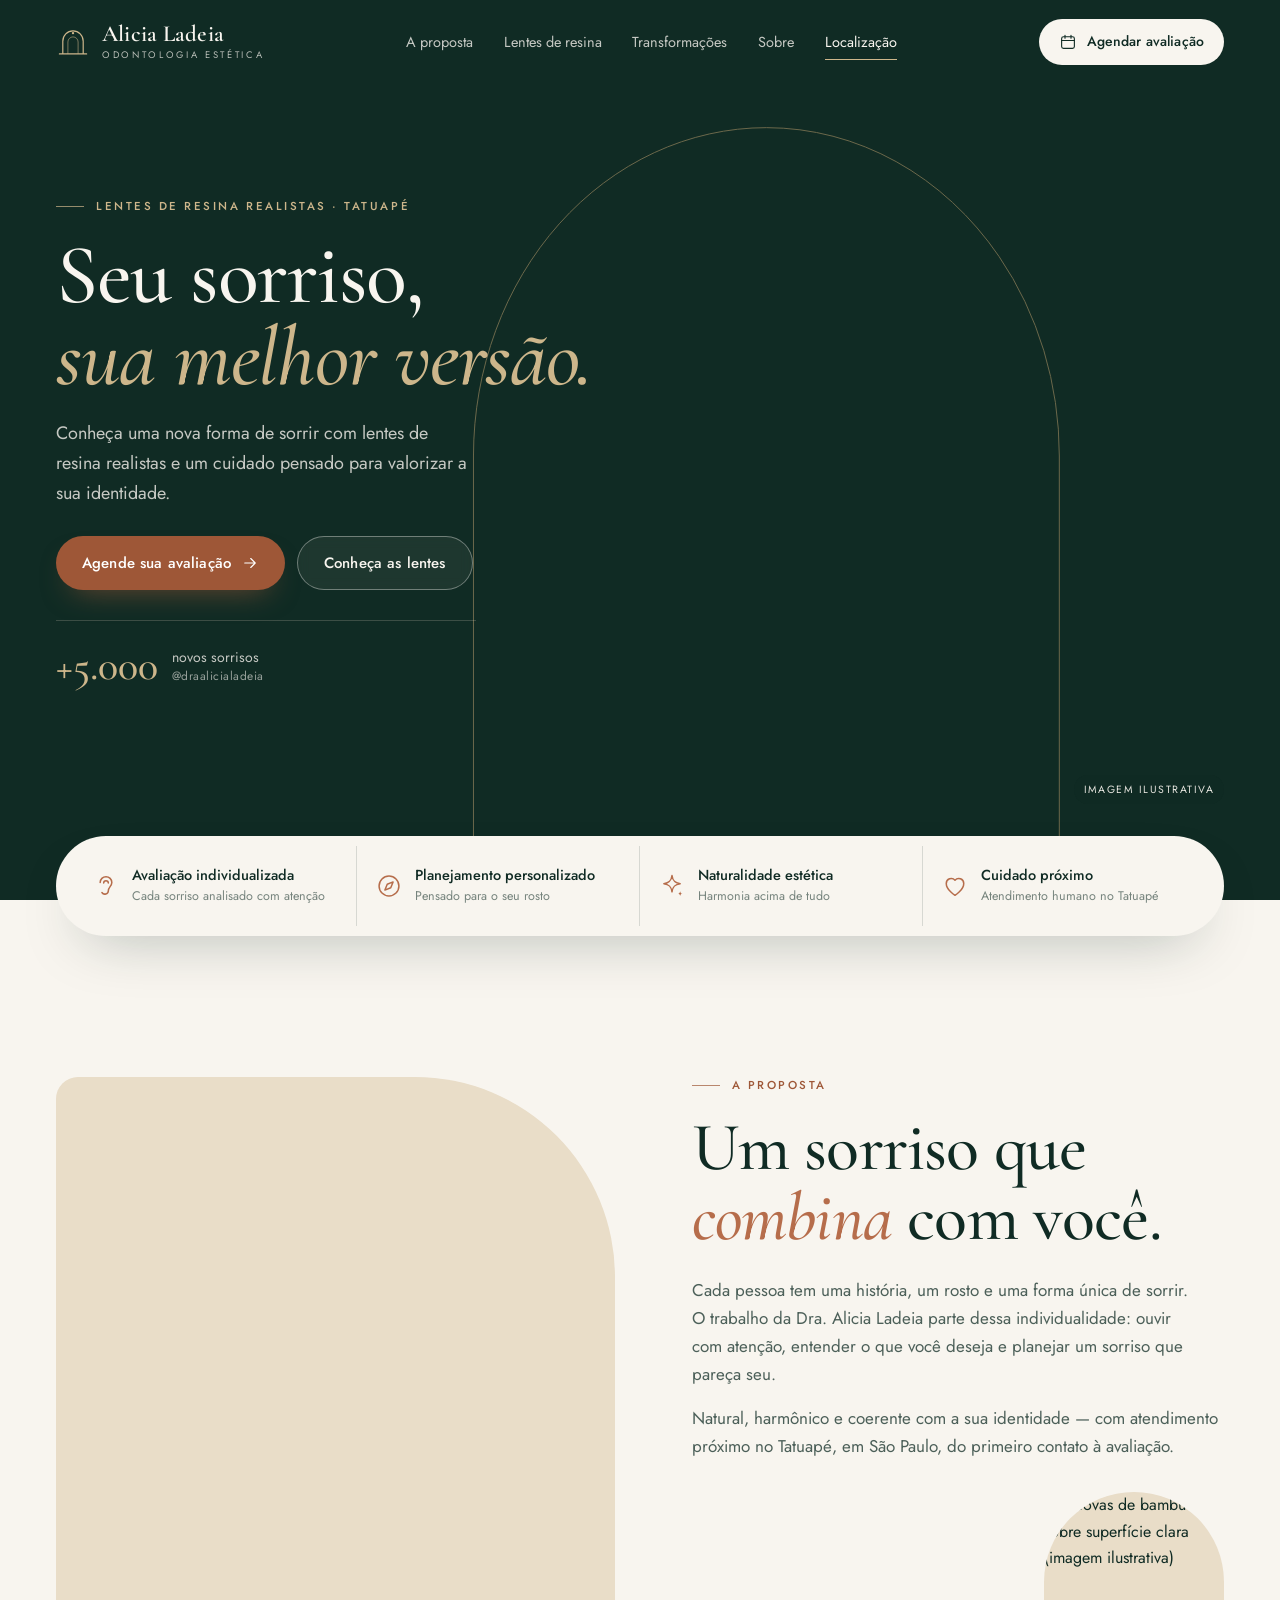
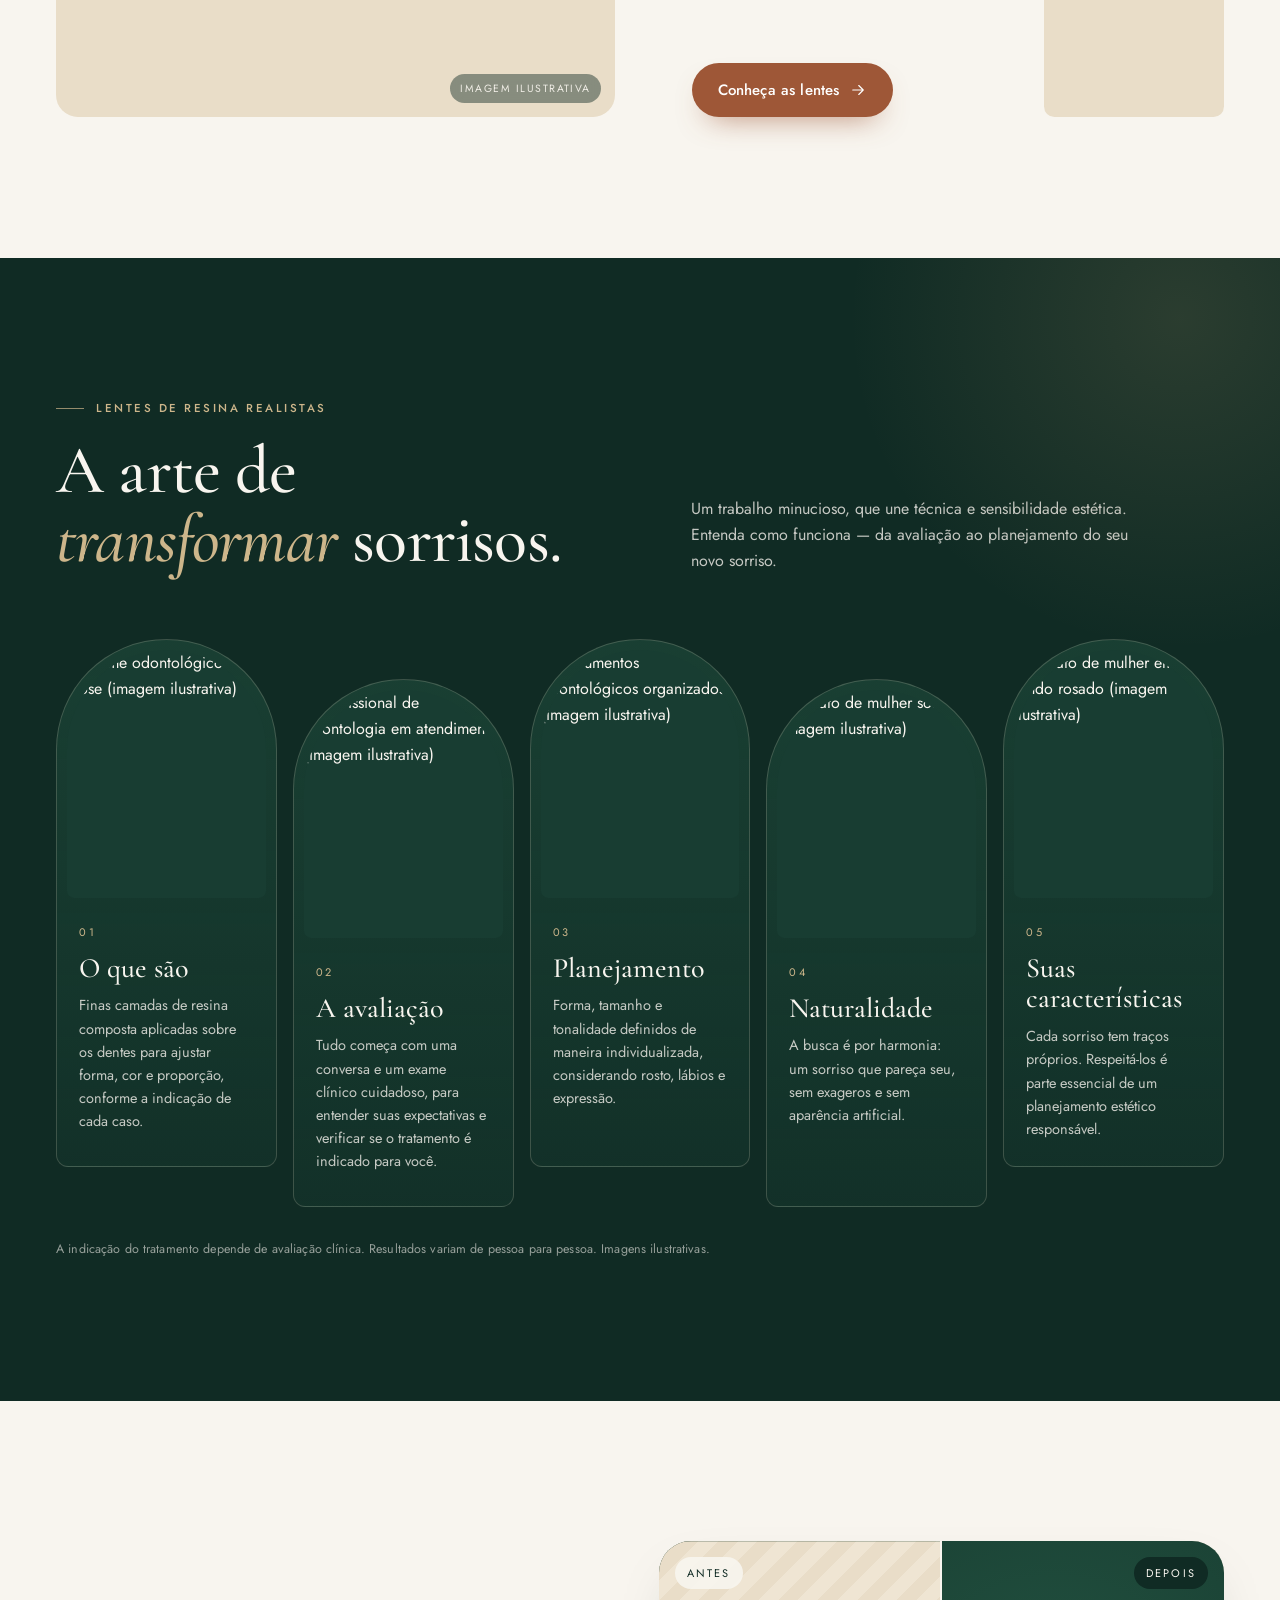
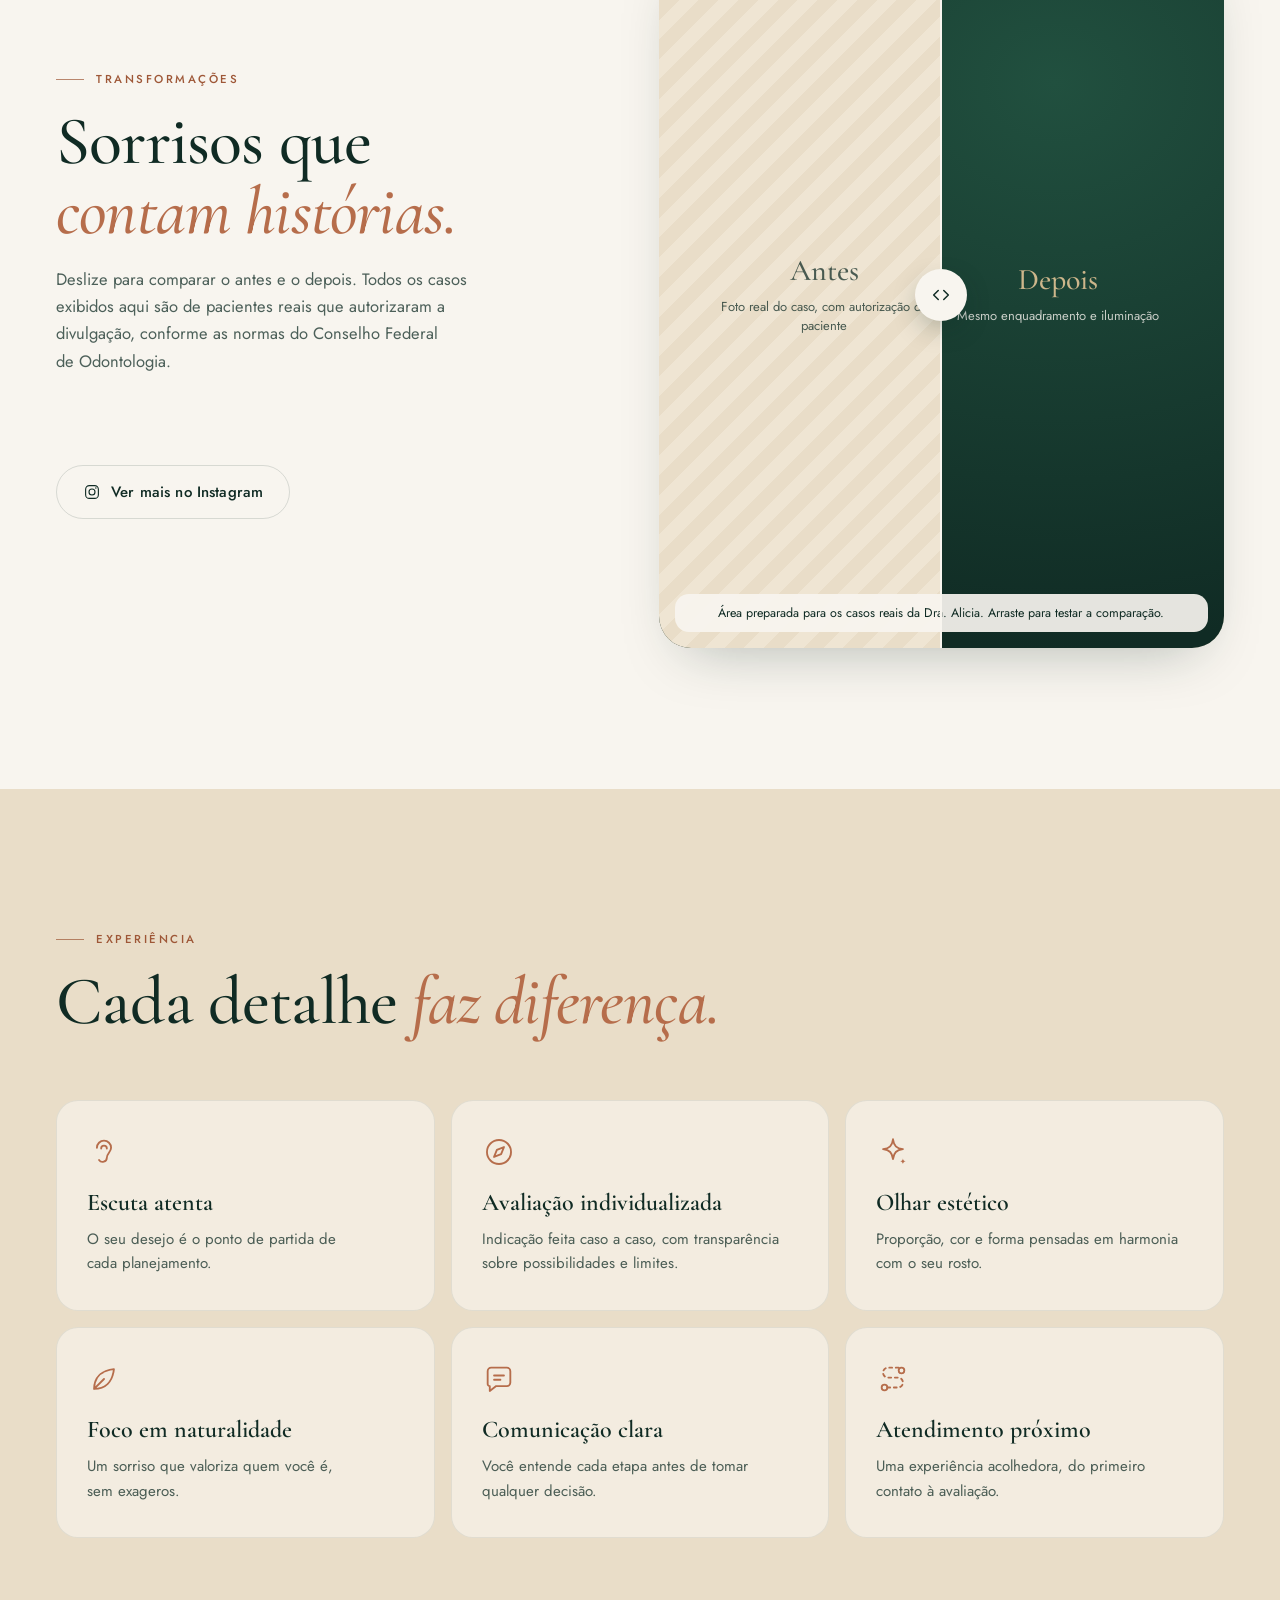
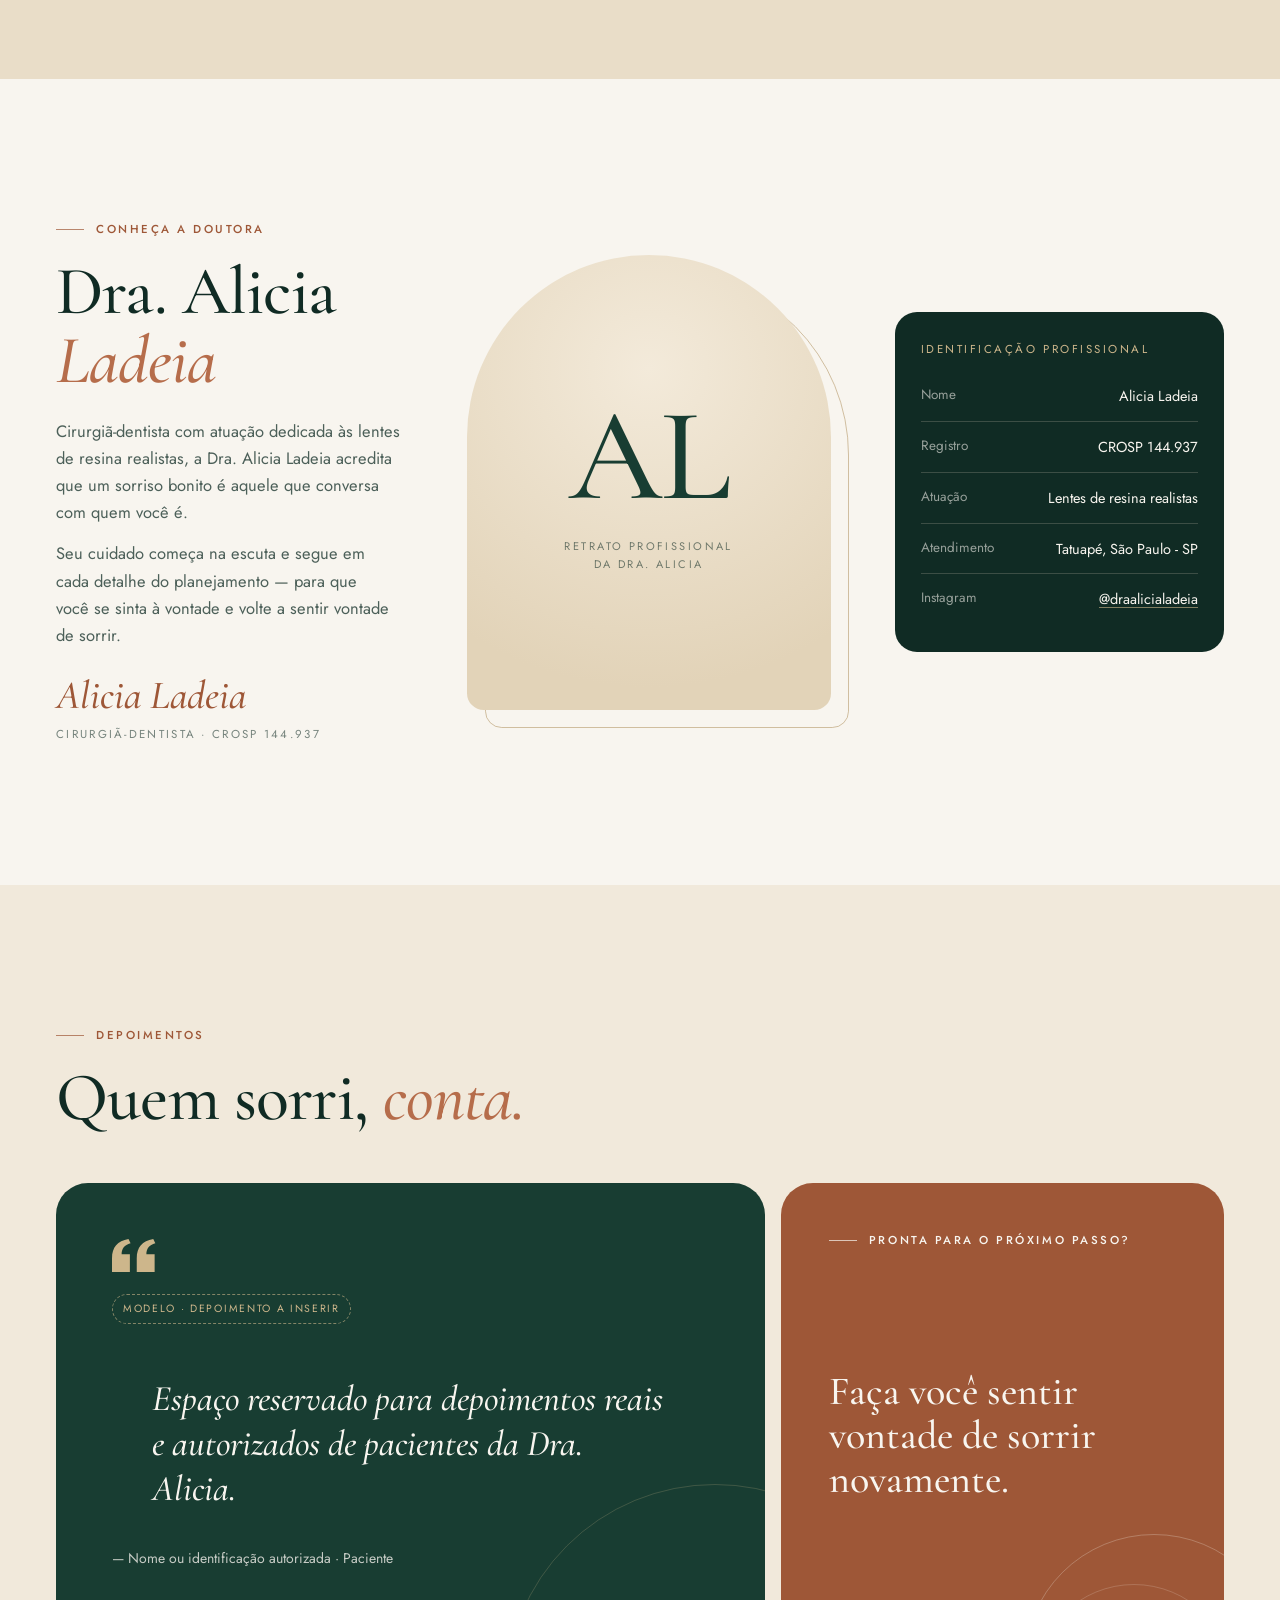
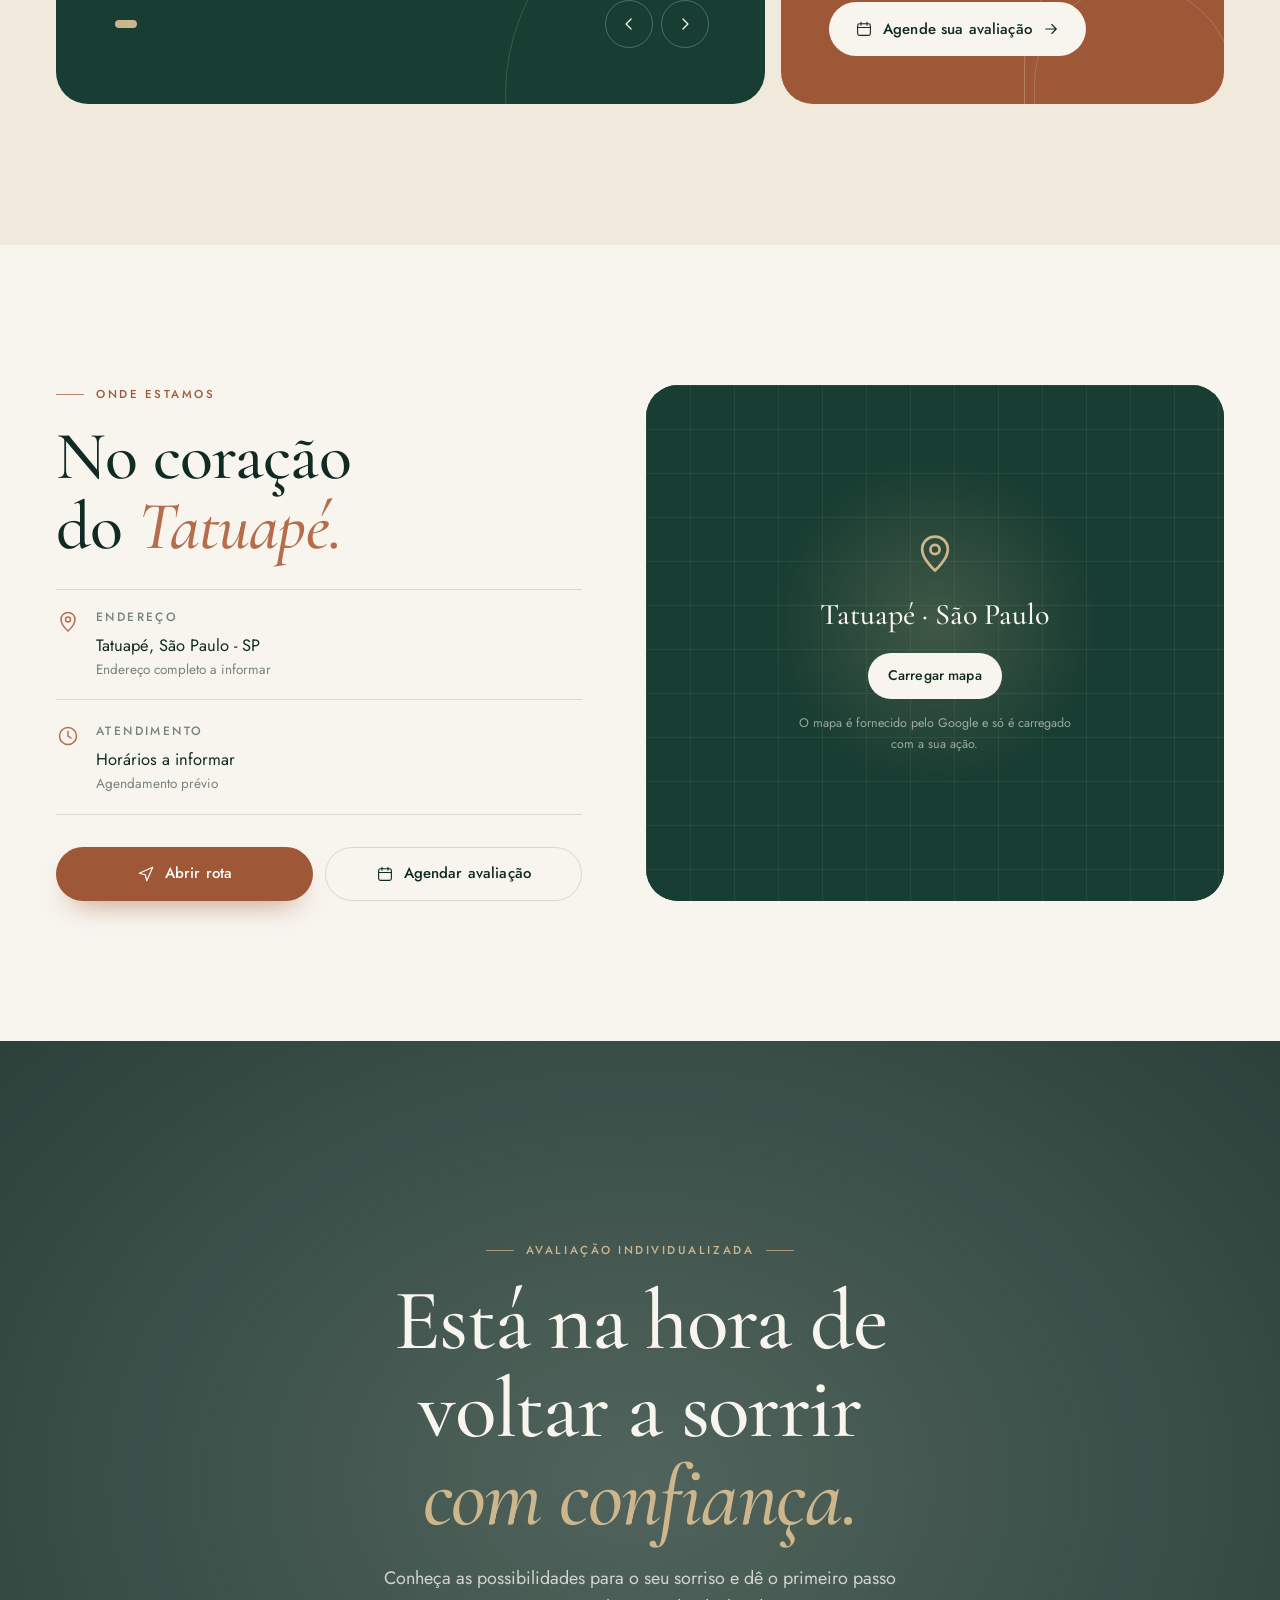
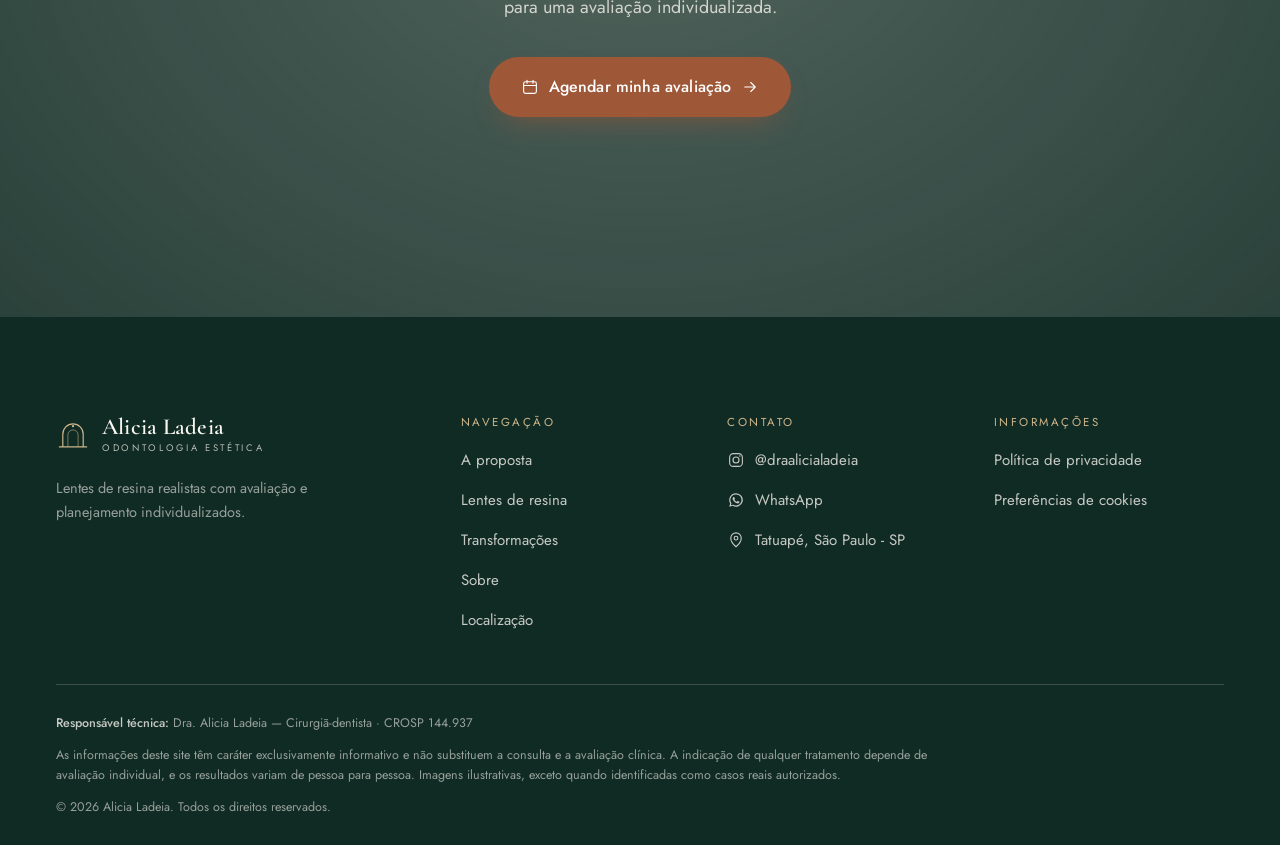
==== index.html @ 802f4f76 "Site Dra. Alicia Ladeia — versão de demonstração" ====
<!DOCTYPE html>
<html lang="pt-BR">
<head>
  <meta charset="utf-8">
  <meta name="viewport" content="width=device-width, initial-scale=1, viewport-fit=cover">
  <title>Dra. Alicia Ladeia | Lentes de Resina Realistas no Tatuapé, São Paulo</title>
  <meta name="description" content="Dra. Alicia Ladeia — CROSP 144.937. Lentes de resina realistas com avaliação e planejamento individualizados, no Tatuapé, São Paulo - SP. Agende sua avaliação.">
  <meta name="theme-color" content="#102B24">
  <meta name="robots" content="index, follow">
  <link rel="canonical" href="https://hallysums.github.io/alicia-ladeia-site/">
  <link rel="icon" href="assets/img/favicon.svg" type="image/svg+xml">
  <link rel="apple-touch-icon" href="assets/img/apple-touch-icon.png">
  <meta property="og:type" content="website">
  <meta property="og:locale" content="pt_BR">
  <meta property="og:site_name" content="Dra. Alicia Ladeia">
  <meta property="og:title" content="Dra. Alicia Ladeia | Lentes de Resina Realistas">
  <meta property="og:description" content="Seu sorriso, sua melhor versão. Avaliação individualizada no Tatuapé, São Paulo - SP.">
  <meta property="og:url" content="https://hallysums.github.io/alicia-ladeia-site/">
  <meta property="og:image" content="https://images.unsplash.com/photo-1494790108377-be9c29b29330?auto=format&amp;fit=crop&amp;crop=faces,center&amp;q=75&amp;w=1200&amp;h=630">
  <meta property="og:image:width" content="1200">
  <meta property="og:image:height" content="630">
  <meta name="twitter:card" content="summary_large_image">
  <link rel="preconnect" href="https://images.unsplash.com">
  <link rel="preload" href="assets/fonts/cormorant-garamond-latin-500-normal.woff2" as="font" type="font/woff2" crossorigin>
  <link rel="preload" href="assets/fonts/jost-latin-400-normal.woff2" as="font" type="font/woff2" crossorigin>
  <link rel="stylesheet" href="assets/css/style.css?v=1.0.0">
  <script>document.documentElement.classList.add('js')</script>
  <script type="application/ld+json">{"@context":"https://schema.org","@type":"Dentist","name":"Dra. Alicia Ladeia","description":"Lentes de resina realistas com avaliação e planejamento individualizados.","url":"https://hallysums.github.io/alicia-ladeia-site/","image":"https://images.unsplash.com/photo-1494790108377-be9c29b29330?auto=format&fit=crop&w=1200&h=630","address":{"@type":"PostalAddress","addressLocality":"São Paulo","addressRegion":"SP","addressCountry":"BR","streetAddress":"Tatuapé"},"areaServed":"São Paulo - SP","sameAs":["https://www.instagram.com/draalicialadeia/"]}</script>
</head>
<body>

<svg width="0" height="0" style="position:absolute" aria-hidden="true" focusable="false">
  <defs>
    <symbol id="i-arrow" viewBox="0 0 24 24"><path d="M5 12h14M13 6l6 6-6 6" fill="none" stroke="currentColor" stroke-width="1.5" stroke-linecap="round" stroke-linejoin="round"/></symbol>
    <symbol id="i-cal" viewBox="0 0 24 24"><rect x="3.5" y="5" width="17" height="15.5" rx="2.5" fill="none" stroke="currentColor" stroke-width="1.5"/><path d="M3.5 10h17M8 3v4M16 3v4" stroke="currentColor" stroke-width="1.5" stroke-linecap="round"/></symbol>
    <symbol id="i-leaf" viewBox="0 0 24 24"><path d="M5 19c0-8 5-13 14-14-1 9-6 14-14 14Zm0 0 7-7" fill="none" stroke="currentColor" stroke-width="1.3" stroke-linecap="round" stroke-linejoin="round"/></symbol>
    <symbol id="i-compass" viewBox="0 0 24 24"><circle cx="12" cy="12" r="8.5" fill="none" stroke="currentColor" stroke-width="1.3"/><path d="m15.5 8.5-2 5-5 2 2-5 5-2Z" fill="none" stroke="currentColor" stroke-width="1.3" stroke-linejoin="round"/></symbol>
    <symbol id="i-spark" viewBox="0 0 24 24"><path d="M12 3c.6 4.6 2.4 6.4 7 7-4.6.6-6.4 2.4-7 7-.6-4.6-2.4-6.4-7-7 4.6-.6 6.4-2.4 7-7Z" fill="none" stroke="currentColor" stroke-width="1.3" stroke-linejoin="round"/><path d="M19 16.5c.2 1.3.8 1.9 2 2-1.2.2-1.8.8-2 2-.2-1.2-.8-1.8-2-2 1.2-.1 1.8-.7 2-2Z" fill="currentColor"/></symbol>
    <symbol id="i-heart" viewBox="0 0 24 24"><path d="M12 20s-7.5-4.6-7.5-10.2A4.3 4.3 0 0 1 12 7a4.3 4.3 0 0 1 7.5 2.8C19.5 15.4 12 20 12 20Z" fill="none" stroke="currentColor" stroke-width="1.3" stroke-linejoin="round"/></symbol>
    <symbol id="i-ear" viewBox="0 0 24 24"><path d="M7 9a5 5 0 0 1 10 0c0 3-3 4-3 7a3 3 0 0 1-5.5 1.6M10 9.5a2 2 0 0 1 4 0" fill="none" stroke="currentColor" stroke-width="1.3" stroke-linecap="round"/></symbol>
    <symbol id="i-chat" viewBox="0 0 24 24"><path d="M4 6.5A2.5 2.5 0 0 1 6.5 4h11A2.5 2.5 0 0 1 20 6.5v8a2.5 2.5 0 0 1-2.5 2.5H10l-4.5 3.5V17h0A1.5 1.5 0 0 1 4 15.5Z" fill="none" stroke="currentColor" stroke-width="1.3" stroke-linejoin="round"/><path d="M8.5 9.5h7M8.5 12.5h4.5" stroke="currentColor" stroke-width="1.3" stroke-linecap="round"/></symbol>
    <symbol id="i-path" viewBox="0 0 24 24"><circle cx="6" cy="18" r="2" fill="none" stroke="currentColor" stroke-width="1.3"/><circle cx="18" cy="6" r="2" fill="none" stroke="currentColor" stroke-width="1.3"/><path d="M8 18h7.5a3.5 3.5 0 0 0 0-7h-7a3.5 3.5 0 0 1 0-7H16" fill="none" stroke="currentColor" stroke-width="1.3" stroke-linecap="round" stroke-dasharray="2 2.6"/></symbol>
    <symbol id="i-pin" viewBox="0 0 24 24"><path d="M12 21s-7-6.2-7-11.5A7 7 0 0 1 19 9.5C19 14.8 12 21 12 21Z" fill="none" stroke="currentColor" stroke-width="1.5"/><circle cx="12" cy="9.5" r="2.5" fill="none" stroke="currentColor" stroke-width="1.5"/></symbol>
    <symbol id="i-clock" viewBox="0 0 24 24"><circle cx="12" cy="12" r="8.5" fill="none" stroke="currentColor" stroke-width="1.5"/><path d="M12 7.5V12l3 2" fill="none" stroke="currentColor" stroke-width="1.5" stroke-linecap="round"/></symbol>
    <symbol id="i-route" viewBox="0 0 24 24"><path d="m3 11 18-8-8 18-2-8-8-2Z" fill="none" stroke="currentColor" stroke-width="1.5" stroke-linejoin="round"/></symbol>
    <symbol id="i-insta" viewBox="0 0 24 24"><rect x="3.5" y="3.5" width="17" height="17" rx="5" fill="none" stroke="currentColor" stroke-width="1.5"/><circle cx="12" cy="12" r="4" fill="none" stroke="currentColor" stroke-width="1.5"/><circle cx="17.2" cy="6.8" r="1" fill="currentColor"/></symbol>
    <symbol id="i-wa" viewBox="0 0 24 24"><path d="M12 3a9 9 0 0 0-7.8 13.5L3 21l4.6-1.2A9 9 0 1 0 12 3Zm0 16.4a7.4 7.4 0 0 1-3.8-1l-.3-.2-2.7.7.7-2.6-.2-.3A7.4 7.4 0 1 1 12 19.4Zm4.1-5.5c-.2-.1-1.3-.7-1.5-.7-.2-.1-.4-.1-.5.1l-.7.9c-.1.2-.3.2-.5.1a6 6 0 0 1-3-2.6c-.2-.4.2-.4.6-1.2.1-.1 0-.3 0-.4l-.7-1.6c-.2-.4-.4-.4-.5-.4h-.4a.8.8 0 0 0-.6.3 2.5 2.5 0 0 0-.8 1.9 4.4 4.4 0 0 0 .9 2.3 10 10 0 0 0 3.8 3.4c1.4.6 2 .6 2.7.5.4-.1 1.3-.5 1.5-1.1.2-.5.2-1 .1-1.1l-.4-.3Z" fill="currentColor"/></symbol>
    <symbol id="i-menu" viewBox="0 0 24 24"><path d="M4 9h16M8 15h12" stroke="currentColor" stroke-width="1.5" stroke-linecap="round"/></symbol>
    <symbol id="i-close" viewBox="0 0 24 24"><path d="M6 6l12 12M18 6 6 18" stroke="currentColor" stroke-width="1.5" stroke-linecap="round"/></symbol>
    <symbol id="i-chev-l" viewBox="0 0 24 24"><path d="m14.5 6-6 6 6 6" fill="none" stroke="currentColor" stroke-width="1.5" stroke-linecap="round" stroke-linejoin="round"/></symbol>
    <symbol id="i-chev-r" viewBox="0 0 24 24"><path d="m9.5 6 6 6-6 6" fill="none" stroke="currentColor" stroke-width="1.5" stroke-linecap="round" stroke-linejoin="round"/></symbol>
    <symbol id="i-quote" viewBox="0 0 32 24"><path d="M0 24V14C0 6 4 1.5 12 0l1.5 3C9 4.3 7 7 7 11h6v13H0Zm18 0V14c0-8 4-12.5 12-14l1.5 3C27 4.3 25 7 25 11h6v13H18Z" fill="currentColor"/></symbol>
    <symbol id="i-drag" viewBox="0 0 24 24"><path d="m9 7-5 5 5 5M15 7l5 5-5 5" fill="none" stroke="currentColor" stroke-width="1.6" stroke-linecap="round" stroke-linejoin="round"/></symbol>
    <symbol id="logo" viewBox="0 0 40 40"><path d="M8 34V19a12 12 0 0 1 24 0v15" fill="none" stroke="currentColor" stroke-width="1.4"/><path d="M14 34V20a6 6 0 0 1 12 0v14" fill="none" stroke="currentColor" stroke-width="1.1" opacity=".6"/><path d="M4 34h32" stroke="currentColor" stroke-width="1.4" stroke-linecap="round"/><circle cx="20" cy="9.5" r="1.4" fill="currentColor"/></symbol>
  </defs>
</svg>

<a class="skip" href="#conteudo">Pular para o conteúdo</a>

<!-- =================== HEADER =================== -->
<header class="hdr" id="topo">
  <div class="hdr__in wrap">
    <a class="brand" href="#inicio" aria-label="Alicia Ladeia — voltar ao início">
      <svg class="brand__mark" aria-hidden="true"><use href="#logo"/></svg>
      <span class="brand__txt"><span class="brand__name">Alicia Ladeia</span><span class="brand__tag">Odontologia estética</span></span>
    </a>
    <nav class="nav" aria-label="Navegação principal">
      <ul>
        <li><a href="#proposta">A proposta</a></li>
        <li><a href="#lentes">Lentes de resina</a></li>
        <li><a href="#transformacoes">Transformações</a></li>
        <li><a href="#sobre">Sobre</a></li>
        <li><a href="#localizacao">Localização</a></li>
      </ul>
    </nav>
    <a class="btn btn--cream btn--sm hdr__cta" data-book href="#agendar"><svg aria-hidden="true"><use href="#i-cal"/></svg><span>Agendar avaliação</span></a>
    <button class="burger" type="button" aria-expanded="false" aria-controls="menu-mobile" aria-label="Abrir menu"><svg aria-hidden="true"><use href="#i-menu"/></svg></button>
  </div>
</header>

<!-- Menu mobile -->
<div class="mnav" id="menu-mobile" role="dialog" aria-modal="true" aria-label="Menu" hidden>
  <div class="mnav__top wrap">
    <span class="brand"><svg class="brand__mark" aria-hidden="true"><use href="#logo"/></svg><span class="brand__txt"><span class="brand__name">Alicia Ladeia</span><span class="brand__tag">Odontologia estética</span></span></span>
    <button class="burger burger--close" type="button" aria-label="Fechar menu"><svg aria-hidden="true"><use href="#i-close"/></svg></button>
  </div>
  <nav class="mnav__links wrap" aria-label="Menu mobile">
    <a href="#proposta"><span>01</span>A proposta</a>
    <a href="#lentes"><span>02</span>Lentes de resina</a>
    <a href="#transformacoes"><span>03</span>Transformações</a>
    <a href="#sobre"><span>04</span>Sobre a Dra. Alicia</a>
    <a href="#localizacao"><span>05</span>Localização</a>
  </nav>
  <div class="mnav__foot wrap">
    <a class="btn btn--terra btn--block" data-book href="#agendar"><svg aria-hidden="true"><use href="#i-cal"/></svg><span>Agendar minha avaliação</span></a>
    <a class="mnav__ig" data-insta href="https://www.instagram.com/draalicialadeia/" target="_blank" rel="noopener"><svg aria-hidden="true"><use href="#i-insta"/></svg>@draalicialadeia</a>
  </div>
</div>

<main id="conteudo">

<!-- =================== 01 HERO =================== -->
<section class="hero" id="inicio" aria-labelledby="hero-t">
  <div class="hero__media">
    <img class="hero__img" src="https://images.unsplash.com/photo-1494790108377-be9c29b29330?auto=format&amp;fit=crop&amp;crop=faces,center&amp;q=72&amp;w=960&amp;h=1200" srcset="https://images.unsplash.com/photo-1494790108377-be9c29b29330?auto=format&amp;fit=crop&amp;crop=faces,center&amp;q=72&amp;w=480&amp;h=600 480w, https://images.unsplash.com/photo-1494790108377-be9c29b29330?auto=format&amp;fit=crop&amp;crop=faces,center&amp;q=72&amp;w=720&amp;h=900 720w, https://images.unsplash.com/photo-1494790108377-be9c29b29330?auto=format&amp;fit=crop&amp;crop=faces,center&amp;q=72&amp;w=960&amp;h=1200 960w, https://images.unsplash.com/photo-1494790108377-be9c29b29330?auto=format&amp;fit=crop&amp;crop=faces,center&amp;q=72&amp;w=1280&amp;h=1600 1280w, https://images.unsplash.com/photo-1494790108377-be9c29b29330?auto=format&amp;fit=crop&amp;crop=faces,center&amp;q=72&amp;w=1600&amp;h=2000 1600w" sizes="(min-width: 960px) 58vw, 100vw" width="960" height="1200" alt="Mulher sorrindo de forma natural (imagem ilustrativa)" fetchpriority="high" decoding="async">
  </div>
  <svg class="hero__arch" viewBox="0 0 400 600" preserveAspectRatio="none" aria-hidden="true"><path d="M1 600V200a199 199 0 0 1 398 0v400" fill="none" stroke="currentColor" stroke-width="1" vector-effect="non-scaling-stroke"/></svg>
  <div class="hero__body wrap">
    <div class="hero__copy">
      <p class="eyebrow eyebrow--gold" data-hero>Lentes de resina realistas · Tatuapé</p>
      <h1 class="hero__t" id="hero-t" data-hero>Seu sorriso, <em>sua melhor versão.</em></h1>
      <p class="hero__sub" data-hero>Conheça uma nova forma de sorrir com lentes de resina realistas e um cuidado pensado para valorizar a sua identidade.</p>
      <div class="hero__ctas" data-hero>
        <a class="btn btn--terra" data-book href="#agendar"><span>Agende sua avaliação</span><svg aria-hidden="true"><use href="#i-arrow"/></svg></a>
        <a class="btn btn--ghost" href="#lentes"><span>Conheça as lentes</span></a>
      </div>
      <div class="hero__proof" data-hero>
        <span class="hero__num">+5.000</span>
        <span class="hero__lbl">novos sorrisos<br><span>@draalicialadeia</span></span>
      </div>
    </div>
  </div>
  <span class="tag-illus hero__illus">Imagem ilustrativa</span>
</section>

<!-- Barra de pilares -->
<div class="pillars wrap" aria-label="Pilares do atendimento">
  <ul class="pillars__list" data-stagger>
    <li><svg aria-hidden="true"><use href="#i-ear"/></svg><span><strong>Avaliação individualizada</strong><small>Cada sorriso analisado com atenção</small></span></li>
    <li><svg aria-hidden="true"><use href="#i-compass"/></svg><span><strong>Planejamento personalizado</strong><small>Pensado para o seu rosto</small></span></li>
    <li><svg aria-hidden="true"><use href="#i-spark"/></svg><span><strong>Naturalidade estética</strong><small>Harmonia acima de tudo</small></span></li>
    <li><svg aria-hidden="true"><use href="#i-heart"/></svg><span><strong>Cuidado próximo</strong><small>Atendimento humano no Tatuapé</small></span></li>
  </ul>
</div>

<!-- =================== 02 APRESENTAÇÃO =================== -->
<section class="intro sec" id="proposta" aria-labelledby="intro-t">
  <div class="intro__grid wrap">
    <figure class="intro__media" data-reveal="left">
      <img class="intro__img" src="https://images.unsplash.com/photo-1629909613654-28e377c37b09?auto=format&amp;fit=crop&amp;crop=entropy&amp;q=72&amp;w=960&amp;h=1056" srcset="https://images.unsplash.com/photo-1629909613654-28e377c37b09?auto=format&amp;fit=crop&amp;crop=entropy&amp;q=72&amp;w=480&amp;h=528 480w, https://images.unsplash.com/photo-1629909613654-28e377c37b09?auto=format&amp;fit=crop&amp;crop=entropy&amp;q=72&amp;w=720&amp;h=792 720w, https://images.unsplash.com/photo-1629909613654-28e377c37b09?auto=format&amp;fit=crop&amp;crop=entropy&amp;q=72&amp;w=960&amp;h=1056 960w, https://images.unsplash.com/photo-1629909613654-28e377c37b09?auto=format&amp;fit=crop&amp;crop=entropy&amp;q=72&amp;w=1200&amp;h=1320 1200w" sizes="(min-width: 960px) 50vw, 100vw" width="960" height="1056" alt="Ambiente de consultório odontológico claro e acolhedor (imagem ilustrativa)" loading="lazy" decoding="async">
      <span class="tag-illus">Imagem ilustrativa</span>
    </figure>
    <div class="intro__copy">
      <p class="eyebrow" data-reveal>A proposta</p>
      <h2 class="h2" id="intro-t" data-reveal>Um sorriso que <em>combina</em> com você.</h2>
      <div class="intro__text" data-reveal>
        <p>Cada pessoa tem uma história, um rosto e uma forma única de sorrir. O trabalho da Dra. Alicia Ladeia parte dessa individualidade: ouvir com atenção, entender o que você deseja e planejar um sorriso que pareça seu.</p>
        <p>Natural, harmônico e coerente com a sua identidade — com atendimento próximo no Tatuapé, em São Paulo, do primeiro contato à avaliação.</p>
      </div>
      <div class="intro__foot" data-reveal>
        <a class="btn btn--terra" href="#lentes"><span>Conheça as lentes</span><svg aria-hidden="true"><use href="#i-arrow"/></svg></a>
        <figure class="intro__thumb">
          <img class="" src="https://images.unsplash.com/photo-1607613009820-a29f7bb81c04?auto=format&amp;fit=crop&amp;crop=entropy&amp;q=72&amp;w=400&amp;h=500" srcset="https://images.unsplash.com/photo-1607613009820-a29f7bb81c04?auto=format&amp;fit=crop&amp;crop=entropy&amp;q=72&amp;w=240&amp;h=300 240w, https://images.unsplash.com/photo-1607613009820-a29f7bb81c04?auto=format&amp;fit=crop&amp;crop=entropy&amp;q=72&amp;w=400&amp;h=500 400w, https://images.unsplash.com/photo-1607613009820-a29f7bb81c04?auto=format&amp;fit=crop&amp;crop=entropy&amp;q=72&amp;w=560&amp;h=700 560w" sizes="(min-width: 960px) 180px, 34vw" width="400" height="500" alt="Escovas de bambu sobre superfície clara (imagem ilustrativa)" loading="lazy" decoding="async">
        </figure>
      </div>
    </div>
  </div>
</section>

<!-- =================== 03 ESPECIALIDADE =================== -->
<section class="spec sec sec--dark" id="lentes" aria-labelledby="spec-t">
  <div class="wrap">
    <div class="spec__head">
      <div>
        <p class="eyebrow eyebrow--gold" data-reveal>Lentes de resina realistas</p>
        <h2 class="h2 h2--light" id="spec-t" data-reveal>A arte de <em>transformar</em> sorrisos.</h2>
      </div>
      <div class="spec__intro" data-reveal>
        <p>Um trabalho minucioso, que une técnica e sensibilidade estética. Entenda como funciona — da avaliação ao planejamento do seu novo sorriso.</p>
        <div class="spec__nav" aria-hidden="false">
          <button class="iconbtn" type="button" data-scroll="-1" aria-label="Cards anteriores"><svg aria-hidden="true"><use href="#i-chev-l"/></svg></button>
          <button class="iconbtn" type="button" data-scroll="1" aria-label="Próximos cards"><svg aria-hidden="true"><use href="#i-chev-r"/></svg></button>
        </div>
      </div>
    </div>
  </div>
  <div class="spec__rail" tabindex="0" aria-label="Etapas e conceitos das lentes de resina">
    <ol class="spec__cards" data-stagger>
      <li class="card-arch">
        <div class="card-arch__media"><img class="" src="https://images.unsplash.com/photo-1606811971618-4486d14f3f99?auto=format&amp;fit=crop&amp;crop=entropy&amp;q=72&amp;w=480&amp;h=696" srcset="https://images.unsplash.com/photo-1606811971618-4486d14f3f99?auto=format&amp;fit=crop&amp;crop=entropy&amp;q=72&amp;w=320&amp;h=464 320w, https://images.unsplash.com/photo-1606811971618-4486d14f3f99?auto=format&amp;fit=crop&amp;crop=entropy&amp;q=72&amp;w=480&amp;h=696 480w, https://images.unsplash.com/photo-1606811971618-4486d14f3f99?auto=format&amp;fit=crop&amp;crop=entropy&amp;q=72&amp;w=640&amp;h=928 640w" sizes="(min-width: 1100px) 18vw, (min-width: 640px) 34vw, 72vw" width="480" height="696" alt="Exame odontológico em close (imagem ilustrativa)" loading="lazy" decoding="async"></div>
        <div class="card-arch__body"><span class="card-arch__n">01</span><h3>O que são</h3><p>Finas camadas de resina composta aplicadas sobre os dentes para ajustar forma, cor e proporção, conforme a indicação de cada caso.</p></div>
      </li>
      <li class="card-arch">
        <div class="card-arch__media"><img class="" src="https://images.unsplash.com/photo-1588776814546-daab30f310ce?auto=format&amp;fit=crop&amp;crop=entropy&amp;q=72&amp;w=480&amp;h=696" srcset="https://images.unsplash.com/photo-1588776814546-daab30f310ce?auto=format&amp;fit=crop&amp;crop=entropy&amp;q=72&amp;w=320&amp;h=464 320w, https://images.unsplash.com/photo-1588776814546-daab30f310ce?auto=format&amp;fit=crop&amp;crop=entropy&amp;q=72&amp;w=480&amp;h=696 480w, https://images.unsplash.com/photo-1588776814546-daab30f310ce?auto=format&amp;fit=crop&amp;crop=entropy&amp;q=72&amp;w=640&amp;h=928 640w" sizes="(min-width: 1100px) 18vw, (min-width: 640px) 34vw, 72vw" width="480" height="696" alt="Profissional de odontologia em atendimento (imagem ilustrativa)" loading="lazy" decoding="async"></div>
        <div class="card-arch__body"><span class="card-arch__n">02</span><h3>A avaliação</h3><p>Tudo começa com uma conversa e um exame clínico cuidadoso, para entender suas expectativas e verificar se o tratamento é indicado para você.</p></div>
      </li>
      <li class="card-arch">
        <div class="card-arch__media"><img class="" src="https://images.unsplash.com/photo-1588776814546-1ffcf47267a5?auto=format&amp;fit=crop&amp;crop=entropy&amp;q=72&amp;w=480&amp;h=696" srcset="https://images.unsplash.com/photo-1588776814546-1ffcf47267a5?auto=format&amp;fit=crop&amp;crop=entropy&amp;q=72&amp;w=320&amp;h=464 320w, https://images.unsplash.com/photo-1588776814546-1ffcf47267a5?auto=format&amp;fit=crop&amp;crop=entropy&amp;q=72&amp;w=480&amp;h=696 480w, https://images.unsplash.com/photo-1588776814546-1ffcf47267a5?auto=format&amp;fit=crop&amp;crop=entropy&amp;q=72&amp;w=640&amp;h=928 640w" sizes="(min-width: 1100px) 18vw, (min-width: 640px) 34vw, 72vw" width="480" height="696" alt="Instrumentos odontológicos organizados (imagem ilustrativa)" loading="lazy" decoding="async"></div>
        <div class="card-arch__body"><span class="card-arch__n">03</span><h3>Planejamento</h3><p>Forma, tamanho e tonalidade definidos de maneira individualizada, considerando rosto, lábios e expressão.</p></div>
      </li>
      <li class="card-arch">
        <div class="card-arch__media"><img class="" src="https://images.unsplash.com/photo-1580489944761-15a19d654956?auto=format&amp;fit=crop&amp;crop=faces,center&amp;q=72&amp;w=480&amp;h=696" srcset="https://images.unsplash.com/photo-1580489944761-15a19d654956?auto=format&amp;fit=crop&amp;crop=faces,center&amp;q=72&amp;w=320&amp;h=464 320w, https://images.unsplash.com/photo-1580489944761-15a19d654956?auto=format&amp;fit=crop&amp;crop=faces,center&amp;q=72&amp;w=480&amp;h=696 480w, https://images.unsplash.com/photo-1580489944761-15a19d654956?auto=format&amp;fit=crop&amp;crop=faces,center&amp;q=72&amp;w=640&amp;h=928 640w" sizes="(min-width: 1100px) 18vw, (min-width: 640px) 34vw, 72vw" width="480" height="696" alt="Retrato de mulher sorrindo (imagem ilustrativa)" loading="lazy" decoding="async"></div>
        <div class="card-arch__body"><span class="card-arch__n">04</span><h3>Naturalidade</h3><p>A busca é por harmonia: um sorriso que pareça seu, sem exageros e sem aparência artificial.</p></div>
      </li>
      <li class="card-arch">
        <div class="card-arch__media"><img class="" src="https://images.unsplash.com/photo-1531123897727-8f129e1688ce?auto=format&amp;fit=crop&amp;crop=faces,center&amp;q=72&amp;w=480&amp;h=696" srcset="https://images.unsplash.com/photo-1531123897727-8f129e1688ce?auto=format&amp;fit=crop&amp;crop=faces,center&amp;q=72&amp;w=320&amp;h=464 320w, https://images.unsplash.com/photo-1531123897727-8f129e1688ce?auto=format&amp;fit=crop&amp;crop=faces,center&amp;q=72&amp;w=480&amp;h=696 480w, https://images.unsplash.com/photo-1531123897727-8f129e1688ce?auto=format&amp;fit=crop&amp;crop=faces,center&amp;q=72&amp;w=640&amp;h=928 640w" sizes="(min-width: 1100px) 18vw, (min-width: 640px) 34vw, 72vw" width="480" height="696" alt="Retrato de mulher em fundo rosado (imagem ilustrativa)" loading="lazy" decoding="async"></div>
        <div class="card-arch__body"><span class="card-arch__n">05</span><h3>Suas características</h3><p>Cada sorriso tem traços próprios. Respeitá-los é parte essencial de um planejamento estético responsável.</p></div>
      </li>
    </ol>
  </div>
  <div class="wrap">
    <p class="spec__note" data-reveal>A indicação do tratamento depende de avaliação clínica. Resultados variam de pessoa para pessoa. Imagens ilustrativas.</p>
  </div>
</section>

<!-- =================== 04 TRANSFORMAÇÕES =================== -->
<section class="cases sec" id="transformacoes" aria-labelledby="cases-t">
  <div class="cases__grid wrap">
    <div class="cases__copy">
      <p class="eyebrow" data-reveal>Transformações</p>
      <h2 class="h2" id="cases-t" data-reveal>Sorrisos que <em>contam histórias.</em></h2>
      <p class="cases__lead" data-reveal>Deslize para comparar o antes e o depois. Todos os casos exibidos aqui são de pacientes reais que autorizaram a divulgação, conforme as normas do Conselho Federal de Odontologia.</p>
      <div class="cases__tabs" role="tablist" aria-label="Selecionar caso" data-reveal></div>
      <p class="cases__meta" aria-live="polite"></p>
      <a class="btn btn--line" data-insta href="https://www.instagram.com/draalicialadeia/" target="_blank" rel="noopener" data-reveal><svg aria-hidden="true"><use href="#i-insta"/></svg><span>Ver mais no Instagram</span></a>
    </div>
    <div class="compare" data-reveal="scale">
      <div class="compare__stage" style="--pos:50%">
        <div class="compare__layer compare__after"></div>
        <div class="compare__layer compare__before"></div>
        <span class="compare__lbl compare__lbl--b">Antes</span>
        <span class="compare__lbl compare__lbl--a">Depois</span>
        <div class="compare__handle" aria-hidden="true"><span><svg><use href="#i-drag"/></svg></span></div>
        <input class="compare__range" type="range" min="0" max="100" value="50" step="1" aria-label="Comparar antes e depois: arraste para os lados">
      </div>
    </div>
  </div>
</section>

<!-- =================== 05 DIFERENCIAIS =================== -->
<section class="diff sec sec--beige" id="diferenciais" aria-labelledby="diff-t">
  <div class="wrap">
    <div class="diff__head">
      <p class="eyebrow" data-reveal>Experiência</p>
      <h2 class="h2" id="diff-t" data-reveal>Cada detalhe <em>faz diferença.</em></h2>
    </div>
    <ul class="diff__grid" data-stagger>
      <li class="feat"><svg aria-hidden="true"><use href="#i-ear"/></svg><h3>Escuta atenta</h3><p>O seu desejo é o ponto de partida de cada planejamento.</p></li>
      <li class="feat"><svg aria-hidden="true"><use href="#i-compass"/></svg><h3>Avaliação individualizada</h3><p>Indicação feita caso a caso, com transparência sobre possibilidades e limites.</p></li>
      <li class="feat"><svg aria-hidden="true"><use href="#i-spark"/></svg><h3>Olhar estético</h3><p>Proporção, cor e forma pensadas em harmonia com o seu rosto.</p></li>
      <li class="feat"><svg aria-hidden="true"><use href="#i-leaf"/></svg><h3>Foco em naturalidade</h3><p>Um sorriso que valoriza quem você é, sem exageros.</p></li>
      <li class="feat"><svg aria-hidden="true"><use href="#i-chat"/></svg><h3>Comunicação clara</h3><p>Você entende cada etapa antes de tomar qualquer decisão.</p></li>
      <li class="feat"><svg aria-hidden="true"><use href="#i-path"/></svg><h3>Atendimento próximo</h3><p>Uma experiência acolhedora, do primeiro contato à avaliação.</p></li>
    </ul>
  </div>
</section>

<!-- =================== 06 SOBRE =================== -->
<section class="about sec" id="sobre" aria-labelledby="about-t">
  <div class="about__grid wrap">
    <div class="about__copy">
      <p class="eyebrow" data-reveal>Conheça a doutora</p>
      <h2 class="h2" id="about-t" data-reveal>Dra. Alicia <em>Ladeia</em></h2>
      <div class="about__text" data-reveal>
        <p>Cirurgiã-dentista com atuação dedicada às lentes de resina realistas, a Dra. Alicia Ladeia acredita que um sorriso bonito é aquele que conversa com quem você é.</p>
        <p>Seu cuidado começa na escuta e segue em cada detalhe do planejamento — para que você se sinta à vontade e volte a sentir vontade de sorrir.</p>
      </div>
      <p class="about__sign" data-reveal>Alicia Ladeia</p>
      <p class="about__role" data-reveal>Cirurgiã-dentista · CROSP 144.937</p>
    </div>
    <figure class="about__portrait" data-reveal="scale">
      <div class="portrait-slot" role="img" aria-label="Espaço reservado para o retrato profissional da Dra. Alicia Ladeia">
        <span class="portrait-slot__mono" aria-hidden="true">AL</span>
        <span class="portrait-slot__lbl">Retrato profissional<br>da Dra. Alicia</span>
      </div>
      <!-- Para inserir a foto real: substitua o bloco .portrait-slot por
           <img class="about__img" src="assets/img/dra-alicia.webp" width="900" height="1125" alt="Dra. Alicia Ladeia" loading="lazy"> -->
    </figure>
    <aside class="about__card" data-reveal="right" aria-label="Identificação profissional">
      <p class="about__card-t">Identificação profissional</p>
      <dl>
        <div><dt>Nome</dt><dd>Alicia Ladeia</dd></div>
        <div><dt>Registro</dt><dd>CROSP 144.937</dd></div>
        <div><dt>Atuação</dt><dd>Lentes de resina realistas</dd></div>
        <div><dt>Atendimento</dt><dd>Tatuapé, São Paulo - SP</dd></div>
        <div><dt>Instagram</dt><dd><a data-insta href="https://www.instagram.com/draalicialadeia/" target="_blank" rel="noopener">@draalicialadeia</a></dd></div>
      </dl>
    </aside>
  </div>
</section>

<!-- =================== 07 DEPOIMENTOS =================== -->
<section class="testi sec sec--soft" id="depoimentos" aria-labelledby="testi-t">
  <div class="wrap">
    <div class="testi__head">
      <p class="eyebrow" data-reveal>Depoimentos</p>
      <h2 class="h2" id="testi-t" data-reveal>Quem sorri, <em>conta.</em></h2>
    </div>
    <div class="testi__grid">
      <div class="quote" data-reveal>
        <svg class="quote__mark" aria-hidden="true"><use href="#i-quote"/></svg>
        <div class="quote__track" aria-live="polite"></div>
        <div class="quote__ctrl">
          <div class="quote__dots" role="tablist" aria-label="Selecionar depoimento"></div>
          <div class="quote__btns">
            <button class="iconbtn iconbtn--light" type="button" data-q="-1" aria-label="Depoimento anterior"><svg aria-hidden="true"><use href="#i-chev-l"/></svg></button>
            <button class="iconbtn iconbtn--light" type="button" data-q="1" aria-label="Próximo depoimento"><svg aria-hidden="true"><use href="#i-chev-r"/></svg></button>
          </div>
        </div>
      </div>
      <div class="promo" data-reveal="right">
        <p class="eyebrow eyebrow--cream">Pronta para o próximo passo?</p>
        <p class="promo__t">Faça você sentir vontade de sorrir novamente.</p>
        <a class="btn btn--cream" data-book href="#agendar"><svg aria-hidden="true"><use href="#i-cal"/></svg><span>Agende sua avaliação</span><svg aria-hidden="true"><use href="#i-arrow"/></svg></a>
      </div>
    </div>
  </div>
</section>

<!-- =================== 08 LOCALIZAÇÃO =================== -->
<section class="loc sec" id="localizacao" aria-labelledby="loc-t">
  <div class="loc__grid wrap">
    <div class="loc__copy">
      <p class="eyebrow" data-reveal>Onde estamos</p>
      <h2 class="h2" id="loc-t" data-reveal>No coração do <em>Tatuapé.</em></h2>
      <ul class="loc__info" data-stagger>
        <li><svg aria-hidden="true"><use href="#i-pin"/></svg><div><strong>Endereço</strong><span data-address>Tatuapé, São Paulo - SP<small>Endereço completo a informar</small></span></div></li>
        <li><svg aria-hidden="true"><use href="#i-clock"/></svg><div><strong>Atendimento</strong><span data-hours>Horários a informar<small>Agendamento prévio</small></span></div></li>
      </ul>
      <div class="loc__ctas" data-reveal>
        <a class="btn btn--terra" data-route href="https://www.google.com/maps/dir/?api=1&amp;destination=Tatuap%C3%A9%2C%20S%C3%A3o%20Paulo%20-%20SP" target="_blank" rel="noopener"><svg aria-hidden="true"><use href="#i-route"/></svg><span>Abrir rota</span></a>
        <a class="btn btn--line" data-book href="#agendar"><svg aria-hidden="true"><use href="#i-cal"/></svg><span>Agendar avaliação</span></a>
      </div>
    </div>
    <div class="map" data-reveal="scale">
      <div class="map__facade">
        <svg class="map__pin" aria-hidden="true"><use href="#i-pin"/></svg>
        <p class="map__t">Tatuapé · São Paulo</p>
        <button class="btn btn--cream btn--sm" type="button" data-map-load><span>Carregar mapa</span></button>
        <p class="map__note">O mapa é fornecido pelo Google e só é carregado com a sua ação.</p>
      </div>
    </div>
  </div>
</section>

<!-- =================== 09 CTA FINAL =================== -->
<section class="final" id="agendar" aria-labelledby="final-t">
  <div class="final__media" aria-hidden="true">
    <img class="final__img" src="https://images.unsplash.com/photo-1560750588-73207b1ef5b8?auto=format&amp;fit=crop&amp;crop=entropy&amp;q=72&amp;w=1440&amp;h=950" srcset="https://images.unsplash.com/photo-1560750588-73207b1ef5b8?auto=format&amp;fit=crop&amp;crop=entropy&amp;q=72&amp;w=640&amp;h=422 640w, https://images.unsplash.com/photo-1560750588-73207b1ef5b8?auto=format&amp;fit=crop&amp;crop=entropy&amp;q=72&amp;w=960&amp;h=634 960w, https://images.unsplash.com/photo-1560750588-73207b1ef5b8?auto=format&amp;fit=crop&amp;crop=entropy&amp;q=72&amp;w=1440&amp;h=950 1440w, https://images.unsplash.com/photo-1560750588-73207b1ef5b8?auto=format&amp;fit=crop&amp;crop=entropy&amp;q=72&amp;w=1920&amp;h=1267 1920w" sizes="100vw" width="1440" height="950" alt="" loading="lazy" decoding="async">
  </div>
  <div class="final__body wrap" data-stagger>
    <p class="eyebrow eyebrow--gold">Avaliação individualizada</p>
    <h2 class="final__t" id="final-t">Está na hora de voltar a sorrir <em>com confiança.</em></h2>
    <p class="final__p">Conheça as possibilidades para o seu sorriso e dê o primeiro passo para uma avaliação individualizada.</p>
    <a class="btn btn--terra btn--lg" data-book href="#agendar"><svg aria-hidden="true"><use href="#i-cal"/></svg><span>Agendar minha avaliação</span><svg aria-hidden="true"><use href="#i-arrow"/></svg></a>
  </div>
</section>

</main>

<!-- =================== 10 FOOTER =================== -->
<footer class="ftr">
  <div class="wrap">
    <div class="ftr__top">
      <div class="ftr__brand">
        <a class="brand" href="#inicio" aria-label="Alicia Ladeia — voltar ao início"><svg class="brand__mark" aria-hidden="true"><use href="#logo"/></svg><span class="brand__txt"><span class="brand__name">Alicia Ladeia</span><span class="brand__tag">Odontologia estética</span></span></a>
        <p>Lentes de resina realistas com avaliação e planejamento individualizados.</p>
      </div>
      <nav class="ftr__col" aria-label="Navegação do rodapé">
        <p class="ftr__h">Navegação</p>
        <a href="#proposta">A proposta</a><a href="#lentes">Lentes de resina</a><a href="#transformacoes">Transformações</a><a href="#sobre">Sobre</a><a href="#localizacao">Localização</a>
      </nav>
      <div class="ftr__col">
        <p class="ftr__h">Contato</p>
        <a data-insta href="https://www.instagram.com/draalicialadeia/" target="_blank" rel="noopener"><svg aria-hidden="true"><use href="#i-insta"/></svg>@draalicialadeia</a>
        <a data-book data-wa-only href="#agendar"><svg aria-hidden="true"><use href="#i-wa"/></svg>WhatsApp</a>
        <a data-route href="https://www.google.com/maps/dir/?api=1&amp;destination=Tatuap%C3%A9%2C%20S%C3%A3o%20Paulo%20-%20SP" target="_blank" rel="noopener"><svg aria-hidden="true"><use href="#i-pin"/></svg>Tatuapé, São Paulo - SP</a>
      </div>
      <div class="ftr__col">
        <p class="ftr__h">Informações</p>
        <a href="politica-de-privacidade.html">Política de privacidade</a>
        <button type="button" class="ftr__link" data-consent-open hidden>Preferências de cookies</button>
      </div>
    </div>
    <div class="ftr__legal">
      <p><strong>Responsável técnica:</strong> Dra. Alicia Ladeia — Cirurgiã-dentista · CROSP 144.937</p>
      <p>As informações deste site têm caráter exclusivamente informativo e não substituem a consulta e a avaliação clínica. A indicação de qualquer tratamento depende de avaliação individual, e os resultados variam de pessoa para pessoa. Imagens ilustrativas, exceto quando identificadas como casos reais autorizados.</p>
      <p class="ftr__copy">© <span data-year>2026</span> Alicia Ladeia. Todos os direitos reservados.</p>
    </div>
  </div>
</footer>

<!-- Botão flutuante -->
<a class="fab" data-book href="#agendar" aria-label="Agendar avaliação">
  <svg class="fab__wa" aria-hidden="true"><use href="#i-wa"/></svg>
  <svg class="fab__ig" aria-hidden="true"><use href="#i-insta"/></svg>
  <span class="fab__lbl">Agendar</span>
</a>

<!-- Consentimento (exibido somente se houver ferramentas de análise configuradas) -->
<div class="consent" role="dialog" aria-live="polite" aria-label="Preferências de cookies" hidden>
  <p>Usamos cookies de análise para entender como o site é utilizado e melhorar sua experiência. Saiba mais na <a href="politica-de-privacidade.html">Política de privacidade</a>.</p>
  <div class="consent__btns">
    <button class="btn btn--line btn--sm" type="button" data-consent="no">Recusar</button>
    <button class="btn btn--terra btn--sm" type="button" data-consent="yes">Aceitar</button>
  </div>
</div>

<script src="assets/js/config.js?v=1.0.0"></script>
<script src="assets/js/motion.min.js?v=14.14.0" defer></script>
<script src="assets/js/main.js?v=1.0.0" defer></script>
</body>
</html>
---- assets/css/style.css ----
/* =========================================================================
   Dra. Alicia Ladeia — Odontologia Estética
   Mobile-first · tokens no :root · sem dependências externas
   ========================================================================= */

/* ---------- Fontes (auto-hospedadas) ---------- */
@font-face{font-family:"Cormorant";src:url(../fonts/cormorant-garamond-latin-500-normal.woff2) format("woff2");font-weight:500;font-style:normal;font-display:swap}
@font-face{font-family:"Cormorant";src:url(../fonts/cormorant-garamond-latin-500-italic.woff2) format("woff2");font-weight:500;font-style:italic;font-display:swap}
@font-face{font-family:"Cormorant";src:url(../fonts/cormorant-garamond-latin-600-normal.woff2) format("woff2");font-weight:600;font-style:normal;font-display:swap}
@font-face{font-family:"Cormorant";src:url(../fonts/cormorant-garamond-latin-600-italic.woff2) format("woff2");font-weight:600;font-style:italic;font-display:swap}
@font-face{font-family:"Jost";src:url(../fonts/jost-latin-400-normal.woff2) format("woff2");font-weight:400;font-style:normal;font-display:swap}
@font-face{font-family:"Jost";src:url(../fonts/jost-latin-500-normal.woff2) format("woff2");font-weight:500;font-style:normal;font-display:swap}

:root{
  --g900:#102B24; --g800:#183D32; --g700:#21503F;
  --beige:#E9DDC8; --sand:#F1E9DB; --off:#F8F5EF;
  --terra:#B66D4B; --terra-d:#9E5737; --gold:#B69A6B; --gold-l:#CDB68B;
  --ink:#102B24; --ink-2:rgba(16,43,36,.74); --ink-3:rgba(16,43,36,.56);
  --cream-2:rgba(248,245,239,.78); --cream-3:rgba(248,245,239,.58);
  --line:rgba(16,43,36,.14); --line-l:rgba(233,221,200,.2);
  --serif:"Cormorant","Cormorant Garamond",Georgia,"Times New Roman",serif;
  --sans:"Jost",system-ui,-apple-system,"Segoe UI",Roboto,sans-serif;
  --wrap:1280px; --gut:clamp(20px,5vw,56px);
  --r-sm:14px; --r:22px; --r-lg:32px; --pill:999px;
  --ease:cubic-bezier(.22,1,.36,1);
  --sec:clamp(72px,11vw,148px);
  --hdr:72px;
  --shadow:0 24px 60px -28px rgba(16,43,36,.35);
}

/* ---------- Base ---------- */
*,*::before,*::after{box-sizing:border-box}
html{-webkit-text-size-adjust:100%;text-size-adjust:100%;scroll-behavior:smooth;scroll-padding-top:calc(var(--hdr) + 8px)}
body{margin:0;font-family:var(--sans);font-size:16px;line-height:1.65;color:var(--ink);background:var(--off);-webkit-font-smoothing:antialiased;-moz-osx-font-smoothing:grayscale;overflow-x:hidden;overflow-x:clip}
img,svg{display:block;max-width:100%}
img{height:auto}
a{color:inherit;text-decoration:none}
button{font:inherit;color:inherit;background:none;border:0;padding:0;cursor:pointer}
h1,h2,h3,p,ul,ol,dl,dd,figure{margin:0;padding:0}
ul,ol{list-style:none}
:focus-visible{outline:2px solid var(--gold);outline-offset:3px;border-radius:6px}
::selection{background:var(--terra);color:var(--off)}
.wrap{width:100%;max-width:calc(var(--wrap) + var(--gut)*2);margin-inline:auto;padding-inline:var(--gut)}
.skip{position:fixed;left:16px;top:-60px;z-index:200;background:var(--off);color:var(--ink);padding:10px 16px;border-radius:10px;transition:top .2s}
.skip:focus{top:12px}
.sec{padding-block:var(--sec)}
.sec--dark{background:var(--g900);color:var(--off)}
.sec--beige{background:var(--beige)}
.sec--soft{background:var(--sand)}

/* ---------- Tipografia ---------- */
.eyebrow{font-family:var(--sans);font-size:11.5px;font-weight:500;letter-spacing:.22em;text-transform:uppercase;color:var(--terra-d);margin-bottom:18px;display:flex;align-items:center;gap:12px}
.eyebrow::before{content:"";width:28px;height:1px;background:currentColor;opacity:.7}
.eyebrow--gold{color:var(--gold-l)}
.eyebrow--cream{color:var(--off)}
.h2{font-family:var(--serif);font-weight:500;font-size:clamp(38px,6.4vw,68px);line-height:1.02;letter-spacing:-.012em;text-wrap:balance}
.h2 em,.hero__t em,.final__t em{font-style:italic;color:var(--terra)}
.h2--light{color:var(--off)}
.h2--light em,.hero__t em,.final__t em{color:var(--gold-l)}
p{text-wrap:pretty}

/* ---------- Botões ---------- */
.btn{--h:54px;display:inline-flex;align-items:center;justify-content:center;gap:10px;min-height:var(--h);padding:0 26px;border-radius:var(--pill);font-family:var(--sans);font-size:15px;font-weight:500;letter-spacing:.01em;line-height:1.1;white-space:nowrap;position:relative;isolation:isolate;overflow:hidden;transition:transform .5s var(--ease),background-color .35s,color .35s,border-color .35s,box-shadow .5s var(--ease)}
.btn svg{width:18px;height:18px;flex:none;transition:transform .45s var(--ease)}
.btn:hover svg:last-child{transform:translateX(3px)}
.btn:active{transform:scale(.97)}
.btn--terra{background:var(--terra-d);color:#fff;box-shadow:0 14px 30px -16px rgba(158,87,55,.8)}
.btn--terra:hover{background:#8C4C2F;box-shadow:0 18px 36px -16px rgba(158,87,55,.9)}
.btn--cream{background:var(--off);color:var(--g900)}
.btn--cream:hover{background:#fff}
.btn--ghost{color:var(--off);border:1px solid rgba(248,245,239,.38);backdrop-filter:blur(6px);-webkit-backdrop-filter:blur(6px);background:rgba(248,245,239,.06)}
.btn--ghost:hover{background:rgba(248,245,239,.14);border-color:rgba(248,245,239,.6)}
.btn--line{color:var(--ink);border:1px solid var(--line);background:transparent}
.btn--line:hover{border-color:var(--ink);background:rgba(16,43,36,.04)}
.btn--sm{--h:46px;padding:0 20px;font-size:14px}
.btn--lg{--h:60px;padding:0 32px;font-size:16px}
.btn--block{width:100%}
.iconbtn{width:48px;height:48px;border-radius:50%;display:grid;place-items:center;border:1px solid var(--line-l);color:var(--off);transition:background .3s,border-color .3s,transform .4s var(--ease)}
.iconbtn svg{width:20px;height:20px}
.iconbtn:hover{background:rgba(248,245,239,.1);border-color:rgba(248,245,239,.5)}
.iconbtn:active{transform:scale(.94)}
.iconbtn[disabled]{opacity:.35;pointer-events:none}

.tag-illus{position:absolute;z-index:3;right:14px;bottom:14px;font-size:10.5px;letter-spacing:.14em;text-transform:uppercase;color:rgba(248,245,239,.92);background:rgba(16,43,36,.45);backdrop-filter:blur(6px);-webkit-backdrop-filter:blur(6px);padding:6px 10px;border-radius:var(--pill);pointer-events:none}

/* ---------- Header ---------- */
.hdr{position:fixed;inset:0 0 auto;z-index:50;height:var(--hdr);color:var(--off);transition:background-color .45s,box-shadow .45s,transform .5s var(--ease)}
.hdr::before{content:"";position:absolute;inset:0;background:rgba(16,43,36,.86);backdrop-filter:blur(14px) saturate(1.2);-webkit-backdrop-filter:blur(14px) saturate(1.2);opacity:0;transition:opacity .45s;z-index:-1}
.hdr.is-solid::before{opacity:1}
.hdr.is-solid{box-shadow:0 1px 0 rgba(233,221,200,.08)}
.hdr.is-hidden{transform:translateY(-100%)}
.hdr__in{height:100%;display:flex;align-items:center;gap:20px}
.brand{display:inline-flex;align-items:center;gap:12px;min-height:44px}
.brand__mark{width:34px;height:34px;color:var(--gold-l)}
.brand__txt{display:flex;flex-direction:column;line-height:1}
.brand__name{font-family:var(--serif);font-size:23px;font-weight:600;letter-spacing:.01em}
.brand__tag{font-size:9.5px;letter-spacing:.28em;text-transform:uppercase;opacity:.72;margin-top:5px}
.nav{display:none}
.hdr__cta{display:none}
.burger{margin-left:auto;width:48px;height:48px;display:grid;place-items:center;border-radius:50%;border:1px solid rgba(248,245,239,.25)}
.burger svg{width:22px;height:22px}

/* Menu mobile */
.mnav{position:fixed;inset:0;z-index:100;background:var(--g900);color:var(--off);display:flex;flex-direction:column;overflow-y:auto;overscroll-behavior:contain}
.mnav[hidden]{display:none}
.mnav__top{height:var(--hdr);display:flex;align-items:center;justify-content:space-between;flex:none}
.mnav__links{display:flex;flex-direction:column;padding-block:clamp(24px,6vh,56px);flex:1}
.mnav__links a{font-family:var(--serif);font-size:clamp(32px,9vw,46px);line-height:1.1;padding:12px 0;border-bottom:1px solid var(--line-l);display:flex;align-items:baseline;gap:16px}
.mnav__links a span{font-family:var(--sans);font-size:12px;letter-spacing:.2em;color:var(--gold-l)}
.mnav__foot{padding-bottom:max(28px,env(safe-area-inset-bottom));display:grid;gap:18px;flex:none}
.mnav__ig{display:inline-flex;align-items:center;justify-content:center;gap:10px;min-height:44px;color:var(--cream-2)}
.mnav__ig svg{width:20px;height:20px}
body.menu-open{overflow:hidden}

/* ---------- 01 Hero ---------- */
.hero{position:relative;background:var(--g900);color:var(--off);min-height:min(100svh,880px);display:flex;align-items:flex-end;overflow:hidden;isolation:isolate}
.hero__media{position:absolute;inset:0;z-index:-2}
.hero__img{width:100%;height:100%;object-fit:cover;object-position:62% 22%}
.hero__media::after{content:"";position:absolute;inset:0;background:linear-gradient(180deg,rgba(16,43,36,.55) 0%,rgba(16,43,36,0) 22%,rgba(16,43,36,.2) 42%,rgba(16,43,36,.9) 68%,var(--g900) 100%)}
.hero__arch{display:none}
.hero__body{padding-top:calc(var(--hdr) + 32vh);padding-bottom:clamp(88px,16vw,120px)}
.hero__copy{max-width:600px}
.hero__t{font-family:var(--serif);font-weight:500;font-size:clamp(46px,12.4vw,96px);line-height:.98;letter-spacing:-.015em;margin-bottom:20px;text-wrap:balance}
.hero__t em{display:block}
.hero__sub{font-size:clamp(16px,2.2vw,18px);color:var(--cream-2);max-width:470px;margin-bottom:28px}
.hero__ctas{display:flex;flex-wrap:wrap;gap:12px}
.hero__ctas .btn{flex:1 1 220px}
.hero__proof{display:flex;align-items:center;gap:14px;margin-top:30px;padding-top:24px;border-top:1px solid var(--line-l);max-width:420px}
.hero__num{font-family:var(--serif);font-size:42px;line-height:1;color:var(--gold-l)}
.hero__lbl{font-size:14px;line-height:1.3;color:var(--cream-2)}
.hero__lbl span{font-size:12px;color:var(--cream-3);letter-spacing:.04em}
.hero__illus{top:calc(var(--hdr) + 10px);bottom:auto;right:var(--gut)}

/* Pilares */
.pillars{position:relative;z-index:5;margin-top:-56px}
.pillars__list{background:var(--off);border-radius:var(--r);box-shadow:var(--shadow);display:grid;grid-template-columns:1fr 1fr;padding:8px}
.pillars__list li{display:flex;flex-direction:column;align-items:flex-start;gap:12px;padding:18px 14px}
.pillars__list li:nth-child(-n+2){border-bottom:1px solid var(--line)}
.pillars__list li:nth-child(odd){border-right:1px solid var(--line)}
.pillars__list svg{width:30px;height:30px;color:var(--terra);flex:none}
.pillars__list strong{display:block;font-weight:500;font-size:14.5px;line-height:1.25;margin-bottom:4px}
.pillars__list small{display:block;font-size:12.5px;line-height:1.4;color:var(--ink-3)}

/* ---------- 02 Apresentação ---------- */
.intro__grid{display:grid;gap:clamp(36px,6vw,80px);align-items:center}
.intro__media{position:relative;border-radius:var(--r) 200px var(--r) var(--r);overflow:hidden;aspect-ratio:10/11;background:var(--beige)}
.intro__img{width:100%;height:100%;object-fit:cover}
.intro__text{display:grid;gap:16px;color:var(--ink-2);font-size:17px;margin-block:24px 32px;max-width:540px}
.intro__foot{display:flex;align-items:flex-end;justify-content:space-between;gap:20px}
.intro__thumb{width:min(34vw,180px);aspect-ratio:4/5;border-radius:120px 120px var(--r-sm) var(--r-sm);overflow:hidden;flex:none;background:var(--beige)}
.intro__thumb img{width:100%;height:100%;object-fit:cover}

/* ---------- 03 Especialidade ---------- */
.spec{overflow:hidden;position:relative}
.spec::before{content:"";position:absolute;width:720px;height:720px;right:-260px;top:-300px;border-radius:50%;background:radial-gradient(circle,rgba(182,154,107,.16),transparent 65%);pointer-events:none}
.spec__head{display:grid;gap:20px;margin-bottom:clamp(36px,5vw,64px)}
.spec__intro p{color:var(--cream-2);max-width:440px}
.spec__nav{display:none;gap:10px;margin-top:24px}
.spec__rail{overflow-x:auto;scroll-snap-type:x mandatory;scrollbar-width:none;-webkit-overflow-scrolling:touch;overscroll-behavior-x:contain;scroll-padding-inline:var(--gut)}
.spec__rail::-webkit-scrollbar{display:none}
.spec__rail:focus-visible{outline-offset:-4px}
.spec__cards{display:flex;gap:16px;padding-inline:var(--gut);width:max-content}
.card-arch{width:min(74vw,320px);scroll-snap-align:start;background:linear-gradient(180deg,rgba(33,80,63,.55),rgba(24,61,50,.35));border:1px solid var(--line-l);border-radius:200px 200px var(--r) var(--r);padding:10px 10px 0;display:flex;flex-direction:column;transition:transform .7s var(--ease),border-color .4s}
.card-arch__media{border-radius:190px 190px 14px 14px;overflow:hidden;aspect-ratio:4/5;background:var(--g800)}
.card-arch__media img{width:100%;height:100%;object-fit:cover;transition:transform 1.2s var(--ease),filter .6s}
.card-arch__body{padding:20px 12px 26px}
.card-arch__n{font-size:11px;letter-spacing:.24em;color:var(--gold-l)}
.card-arch h3{font-family:var(--serif);font-weight:500;font-size:28px;line-height:1.1;margin:8px 0 10px}
.card-arch p{font-size:14.5px;line-height:1.6;color:var(--cream-2)}
.spec__note{margin-top:32px;font-size:12.5px;color:var(--cream-3);letter-spacing:.01em}
@media (hover:hover){
  .card-arch:hover{transform:translateY(-6px);border-color:rgba(205,182,139,.45)}
  .card-arch:hover .card-arch__media img{transform:scale(1.06)}
}

/* ---------- 04 Transformações ---------- */
.cases__grid{display:grid;gap:clamp(36px,5vw,72px);align-items:center}
.cases__lead{color:var(--ink-2);font-size:16.5px;margin:20px 0 28px;max-width:470px}
.cases__tabs{display:flex;gap:8px;flex-wrap:wrap;margin-bottom:14px}
.cases__tab{min-height:44px;padding:0 18px;border-radius:var(--pill);border:1px solid var(--line);font-size:14px;transition:background .3s,color .3s,border-color .3s}
.cases__tab[aria-selected="true"]{background:var(--g900);color:var(--off);border-color:var(--g900)}
.cases__meta{font-size:14px;color:var(--ink-3);min-height:1.6em;margin-bottom:26px}
.compare{position:relative}
.compare__stage{--pos:50%;position:relative;aspect-ratio:4/5;border-radius:var(--r-lg);overflow:hidden;background:var(--beige);box-shadow:var(--shadow);touch-action:pan-y;user-select:none;-webkit-user-select:none}
.compare__layer{position:absolute;inset:0;background-size:cover;background-position:center}
.compare__layer img{width:100%;height:100%;object-fit:cover;pointer-events:none}
.compare__before{clip-path:inset(0 calc(100% - var(--pos)) 0 0)}
.compare__lbl{position:absolute;top:16px;z-index:3;font-size:11px;letter-spacing:.2em;text-transform:uppercase;padding:7px 12px;border-radius:var(--pill);background:rgba(248,245,239,.9);color:var(--ink)}
.compare__lbl--b{left:16px}
.compare__lbl--a{right:16px;background:var(--g900);color:var(--off)}
.compare__handle{position:absolute;top:0;bottom:0;left:var(--pos);width:2px;margin-left:-1px;background:var(--off);z-index:4;pointer-events:none}
.compare__handle span{position:absolute;top:50%;left:50%;width:52px;height:52px;margin:-26px 0 0 -26px;border-radius:50%;background:var(--off);color:var(--g900);display:grid;place-items:center;box-shadow:0 10px 30px -8px rgba(16,43,36,.45);transition:transform .4s var(--ease)}
.compare__handle svg{width:22px;height:22px}
.compare__stage.is-drag .compare__handle span{transform:scale(1.1)}
.compare__range{position:absolute;inset:0;width:100%;height:100%;opacity:0;cursor:ew-resize;margin:0;z-index:5;-webkit-appearance:none;appearance:none;touch-action:pan-y}
.compare__range:focus-visible + *,.compare__stage:has(.compare__range:focus-visible){outline:2px solid var(--gold);outline-offset:4px}
/* Placeholder (sem casos cadastrados) */
.ph{position:absolute;inset:0;display:grid;place-items:center;text-align:center;padding:28px}
.ph--b{background:repeating-linear-gradient(135deg,#EFE5D3 0 14px,#E9DDC8 14px 28px)}
.ph--a{background:radial-gradient(120% 80% at 70% 20%,var(--g700),var(--g900))}
.ph__in{max-width:250px}
.ph__k{display:block;font-family:var(--serif);font-size:30px;line-height:1.1;margin-bottom:10px}
.ph__s{display:block;font-size:13px;line-height:1.5}
.ph--b .ph__in{color:var(--ink-2);margin-right:46%}
.ph--a .ph__in{color:var(--cream-2);margin-left:46%}
.ph--a .ph__k{color:var(--gold-l)}
.compare__demo{position:absolute;left:16px;right:16px;bottom:16px;z-index:3;font-size:12.5px;line-height:1.45;text-align:center;color:var(--ink);background:rgba(248,245,239,.92);border-radius:var(--r-sm);padding:10px 14px}

/* ---------- 05 Diferenciais ---------- */
.diff__head{margin-bottom:clamp(36px,5vw,64px);max-width:720px}
.diff__grid{display:grid;grid-template-columns:1fr;gap:12px}
.feat{background:rgba(248,245,239,.62);border:1px solid rgba(16,43,36,.08);border-radius:var(--r);padding:26px 24px;display:grid;grid-template-columns:auto 1fr;column-gap:18px;row-gap:6px;align-items:start;transition:background .45s,transform .6s var(--ease),box-shadow .6s var(--ease)}
.feat svg{width:34px;height:34px;color:var(--terra);grid-row:span 2;transition:transform .6s var(--ease)}
.feat h3{font-family:var(--serif);font-weight:600;font-size:24px;line-height:1.15}
.feat p{font-size:15px;color:var(--ink-2)}
@media (hover:hover){
  .feat:hover{background:var(--off);transform:translateY(-4px);box-shadow:var(--shadow)}
  .feat:hover svg{transform:rotate(-8deg) scale(1.08)}
}

/* ---------- 06 Sobre ---------- */
.about__grid{display:grid;gap:clamp(36px,5vw,64px);align-items:center}
.about__text{display:grid;gap:14px;color:var(--ink-2);font-size:16.5px;margin:22px 0 26px;max-width:480px}
.about__sign{font-family:var(--serif);font-style:italic;font-size:40px;line-height:1;color:var(--terra-d)}
.about__role{font-size:11.5px;letter-spacing:.2em;text-transform:uppercase;color:var(--ink-3);margin-top:10px}
.about__portrait{position:relative;max-width:440px;width:100%;justify-self:center}
.about__portrait::before{content:"";position:absolute;inset:auto -18px -18px 18px;top:18px;border:1px solid var(--gold);border-radius:240px 240px var(--r) var(--r);opacity:.6}
.portrait-slot,.about__img{position:relative;aspect-ratio:4/5;width:100%;border-radius:240px 240px var(--r) var(--r);overflow:hidden;object-fit:cover}
.portrait-slot{background:radial-gradient(90% 70% at 50% 25%,#F3EADA,#E2D3B8);display:flex;flex-direction:column;align-items:center;justify-content:center;gap:16px;text-align:center}
.portrait-slot__mono{font-family:var(--serif);font-size:clamp(88px,22vw,132px);line-height:1;color:var(--g800);letter-spacing:-.02em}
.portrait-slot__lbl{font-size:11px;letter-spacing:.22em;text-transform:uppercase;color:var(--ink-3);line-height:1.6}
.about__card{background:var(--g900);color:var(--off);border-radius:var(--r);padding:28px 26px}
.about__card-t{font-size:11.5px;letter-spacing:.22em;text-transform:uppercase;color:var(--gold-l);margin-bottom:12px}
.about__card dl div{display:flex;justify-content:space-between;gap:16px;padding:13px 0;border-bottom:1px solid var(--line-l)}
.about__card dl div:last-child{border-bottom:0}
.about__card dt{font-size:13.5px;color:var(--cream-3)}
.about__card dd{font-size:14.5px;text-align:right}
.about__card a{text-decoration:underline;text-underline-offset:3px;text-decoration-color:rgba(205,182,139,.6)}

/* ---------- 07 Depoimentos ---------- */
.testi__head{margin-bottom:clamp(32px,4vw,52px)}
.testi__grid{display:grid;gap:16px}
.quote{position:relative;background:var(--g800);color:var(--off);border-radius:var(--r-lg);padding:clamp(28px,5vw,56px);overflow:hidden;min-height:340px;display:flex;flex-direction:column}
.quote::after{content:"";position:absolute;width:420px;height:420px;right:-160px;bottom:-200px;border-radius:50%;border:1px solid rgba(205,182,139,.22);pointer-events:none}
.quote__mark{width:44px;height:33px;color:var(--gold-l);margin-bottom:22px}
.quote__track{flex:1;display:grid}
.quote__item{grid-area:1/1;transition:opacity .6s var(--ease),transform .6s var(--ease)}
.quote__item[aria-hidden="true"]{opacity:0;transform:translateY(10px);pointer-events:none;visibility:hidden}
.quote__txt{font-family:var(--serif);font-style:italic;font-size:clamp(24px,3.6vw,36px);line-height:1.25;max-width:720px}
.quote__who{display:flex;align-items:center;gap:12px;margin-top:22px;font-size:14px;color:var(--cream-2)}
.quote__who img{width:44px;height:44px;border-radius:50%;object-fit:cover}
.quote__badge{display:inline-block;font-size:10.5px;letter-spacing:.16em;text-transform:uppercase;padding:5px 10px;border-radius:var(--pill);border:1px dashed rgba(205,182,139,.6);color:var(--gold-l);margin-bottom:16px}
.quote__ctrl{display:flex;align-items:center;justify-content:space-between;margin-top:30px;gap:16px}
.quote__dots{display:flex;gap:4px}
.quote__dots button{width:28px;height:44px;display:grid;place-items:center}
.quote__dots button::before{content:"";width:8px;height:8px;border-radius:50%;background:rgba(248,245,239,.3);transition:background .3s,width .4s var(--ease)}
.quote__dots button[aria-selected="true"]::before{background:var(--gold-l);width:22px;border-radius:6px}
.quote__btns{display:flex;gap:8px}
.iconbtn--light{border-color:rgba(248,245,239,.25)}
.promo{position:relative;background:var(--terra-d);color:var(--off);border-radius:var(--r-lg);padding:clamp(28px,5vw,48px);display:flex;flex-direction:column;justify-content:space-between;gap:28px;overflow:hidden;isolation:isolate}
.promo::before{content:"";position:absolute;inset:auto -60px -90px auto;width:260px;height:260px;border-radius:200px 200px 0 0;border:1px solid rgba(248,245,239,.25);z-index:-1}
.promo::after{content:"";position:absolute;inset:auto -10px -120px auto;width:200px;height:240px;border-radius:200px 200px 0 0;border:1px solid rgba(248,245,239,.18);z-index:-1}
.promo__t{font-family:var(--serif);font-size:clamp(30px,4vw,40px);line-height:1.1}
.promo .btn{align-self:flex-start;white-space:normal;text-align:left}

/* ---------- 08 Localização ---------- */
.loc__grid{display:grid;gap:clamp(36px,5vw,64px);align-items:stretch}
.loc__copy{align-self:center}
.loc__info{display:grid;gap:4px;margin:28px 0 32px}
.loc__info li{display:flex;gap:16px;padding:18px 0;border-bottom:1px solid var(--line)}
.loc__info li:first-child{border-top:1px solid var(--line)}
.loc__info svg{width:24px;height:24px;color:var(--terra);flex:none;margin-top:2px}
.loc__info strong{display:block;font-size:12px;letter-spacing:.2em;text-transform:uppercase;font-weight:500;color:var(--ink-3);margin-bottom:4px}
.loc__info span{display:block;font-size:16.5px}
.loc__info small{display:block;font-size:13.5px;color:var(--ink-3)}
.loc__info table{border-collapse:collapse;font-size:15.5px}
.loc__info td{padding:2px 18px 2px 0}
.loc__ctas{display:flex;flex-wrap:wrap;gap:12px}
.loc__ctas .btn{flex:1 1 200px}
.map{position:relative;border-radius:var(--r-lg);overflow:hidden;min-height:360px;background:var(--g800)}
.map iframe{position:absolute;inset:0;width:100%;height:100%;border:0;filter:grayscale(.35) sepia(.12) contrast(1.02)}
.map__facade{position:absolute;inset:0;display:flex;flex-direction:column;align-items:center;justify-content:center;gap:14px;text-align:center;padding:28px;color:var(--off);background:
  radial-gradient(circle at 50% 46%,rgba(205,182,139,.22),transparent 40%),
  linear-gradient(rgba(233,221,200,.07) 1px,transparent 1px) 0 0/44px 44px,
  linear-gradient(90deg,rgba(233,221,200,.07) 1px,transparent 1px) 0 0/44px 44px,
  var(--g800)}
.map__pin{width:44px;height:44px;color:var(--gold-l)}
.map__t{font-family:var(--serif);font-size:30px}
.map__note{font-size:12.5px;color:var(--cream-3);max-width:280px}

/* ---------- 09 CTA final ---------- */
.final{position:relative;color:var(--off);text-align:center;overflow:hidden;isolation:isolate;padding-block:clamp(110px,16vw,200px)}
.final__media{position:absolute;inset:0;z-index:-1}
.final__img{width:100%;height:115%;object-fit:cover;object-position:center 60%}
.final__media::after{content:"";position:absolute;inset:0;background:radial-gradient(80% 90% at 50% 50%,rgba(16,43,36,.72),rgba(16,43,36,.92))}
.final__body{display:flex;flex-direction:column;align-items:center}
.final .eyebrow::after{content:"";width:28px;height:1px;background:currentColor;opacity:.7}
.final__t{font-family:var(--serif);font-weight:500;font-size:clamp(42px,7.4vw,86px);line-height:1.02;letter-spacing:-.015em;max-width:15ch;text-wrap:balance}
.final__t em{display:block}
.final__p{color:var(--cream-2);font-size:clamp(16px,2vw,18px);max-width:520px;margin:22px 0 34px}
.final .btn{white-space:normal}

/* ---------- 10 Footer ---------- */
.ftr{background:var(--g900);color:var(--off);padding:clamp(64px,8vw,96px) 0 calc(28px + env(safe-area-inset-bottom))}
.ftr__top{display:grid;gap:36px;padding-bottom:44px;border-bottom:1px solid var(--line-l)}
.ftr__brand p{color:var(--cream-3);font-size:14.5px;margin-top:16px;max-width:300px}
.ftr__col{display:flex;flex-direction:column;align-items:flex-start}
.ftr__h{font-size:11.5px;letter-spacing:.22em;text-transform:uppercase;color:var(--gold-l);margin-bottom:8px}
.ftr__col a,.ftr__link{display:inline-flex;align-items:center;gap:10px;min-height:40px;color:var(--cream-2);font-size:15px;transition:color .3s;text-align:left}
.ftr__col a:hover,.ftr__link:hover{color:var(--off)}
.ftr__col svg{width:18px;height:18px}
.ftr__legal{padding-top:28px;display:grid;gap:12px;font-size:12.5px;line-height:1.6;color:var(--cream-3);max-width:900px}
.ftr__legal strong{color:var(--cream-2);font-weight:500}

/* ---------- Botão flutuante ---------- */
.fab{position:fixed;z-index:60;right:max(16px,env(safe-area-inset-right));bottom:max(16px,env(safe-area-inset-bottom));height:58px;min-width:58px;padding:0 18px;border-radius:var(--pill);background:#1F7A55;color:#fff;display:flex;align-items:center;gap:10px;box-shadow:0 16px 34px -12px rgba(16,43,36,.6);transform:translateY(130%);opacity:0;transition:transform .6s var(--ease),opacity .4s,background .3s}
.fab.is-on{transform:none;opacity:1}
.fab:hover{background:#18684A}
.fab svg{width:26px;height:26px;flex:none}
.fab__ig{display:none}
.fab.is-ig{background:var(--terra-d)}
.fab.is-ig .fab__wa{display:none}
.fab.is-ig .fab__ig{display:block}
.fab__lbl{font-weight:500;font-size:15px}
body.menu-open .fab{opacity:0;pointer-events:none}

/* ---------- Consentimento ---------- */
.consent{position:fixed;z-index:90;left:16px;right:16px;bottom:max(16px,env(safe-area-inset-bottom));background:var(--off);color:var(--ink);border-radius:var(--r);padding:20px;box-shadow:0 20px 60px -20px rgba(0,0,0,.45);display:grid;gap:14px;max-width:480px}
.consent[hidden]{display:none}
.consent p{font-size:14px;line-height:1.55}
.consent a{text-decoration:underline}
.consent__btns{display:flex;gap:10px;justify-content:flex-end}

/* ---------- Animações (estado inicial só com JS + movimento permitido) ---------- */
@media (prefers-reduced-motion:no-preference){
  .js.motion-ready [data-reveal],.js.motion-ready [data-hero],.js.motion-ready [data-stagger]>*{opacity:0}
}

/* =========================================================================
   Breakpoints
   ========================================================================= */
@media (max-width:359px){
  .brand__name{font-size:20px}
  .brand__tag{letter-spacing:.2em}
  .pillars__list{grid-template-columns:1fr}
  .pillars__list li{flex-direction:row;align-items:center;border-right:0!important;border-bottom:1px solid var(--line)}
  .pillars__list li:last-child{border-bottom:0}
  .ph--b .ph__in,.ph--a .ph__in{margin:0;max-width:44%}
  .ph__k{font-size:24px}
  .fab__lbl{display:none}
  .fab{padding:0}
  .fab{justify-content:center}
}

@media (min-width:560px){
  .diff__grid{grid-template-columns:1fr 1fr}
  .feat{grid-template-columns:1fr;row-gap:10px}
  .feat svg{grid-row:auto;margin-bottom:10px}
  .ftr__top{grid-template-columns:1fr 1fr}
}

@media (min-width:768px){
  :root{--hdr:84px}
  .hero{min-height:min(100svh,960px)}
  .hero__body{padding-top:calc(var(--hdr) + 38vh)}
  .hero__ctas .btn{flex:0 0 auto}
  .pillars__list{grid-template-columns:repeat(4,1fr);border-radius:var(--pill);padding:10px 18px}
  .pillars__list li{flex-direction:row;align-items:center;padding:20px 18px;border-bottom:0!important;border-right:1px solid var(--line)!important}
  .pillars__list li:last-child{border-right:0!important}
  .pillars__list svg{width:28px;height:28px}
  .spec__head{grid-template-columns:1.1fr 1fr;align-items:end;gap:48px}
  .spec__nav{display:flex}
  .cases__grid{grid-template-columns:1fr 1.05fr}
  .compare__stage{aspect-ratio:4/5}
  .testi__grid{grid-template-columns:1.6fr 1fr}
  .loc__grid{grid-template-columns:1fr 1.1fr}
  .map{min-height:440px}
  .consent{left:auto;right:24px;bottom:24px}
  .about__grid{grid-template-columns:1fr 1fr}
  .about__card{grid-column:1/-1}
}

/* pilares compactos de 768 a 1023 */
@media (min-width:768px) and (max-width:1023px){
  .pillars__list{border-radius:var(--r);padding:8px}
  .pillars__list li{flex-direction:column;align-items:flex-start;padding:18px 14px}
}

@media (min-width:960px){
  .hero{align-items:center;min-height:min(100svh,920px)}
  .hero__media{left:40%}
  .hero__img{object-position:50% 20%}
  .hero__media::after{background:
    linear-gradient(90deg,var(--g900) 0%,rgba(16,43,36,.86) 16%,rgba(16,43,36,.25) 46%,rgba(16,43,36,0) 70%),
    linear-gradient(180deg,rgba(16,43,36,.5) 0%,rgba(16,43,36,0) 24%,rgba(16,43,36,0) 72%,rgba(16,43,36,.65) 100%)}
  .hero__arch{display:block;position:absolute;z-index:-1;left:calc(40% - 40px);top:14%;width:min(46%,620px);height:110%;color:var(--gold);opacity:.55}
  .hero__body{padding-top:calc(var(--hdr) + 40px);padding-bottom:140px}
  .hero__copy{max-width:560px}
  .hero__t{font-size:clamp(64px,6.6vw,104px)}
  .hero__illus{top:auto;bottom:96px}
  .pillars{margin-top:-64px}
  .intro__grid{grid-template-columns:1.05fr 1fr}
  .intro__media{aspect-ratio:auto;height:min(640px,72vh);min-height:520px}
}

@media (min-width:1024px){
  .nav{display:block;margin-inline:auto}
  .nav ul{display:flex;gap:clamp(20px,2.4vw,40px)}
  .nav a{position:relative;font-size:14.5px;padding:10px 0;color:var(--cream-2);transition:color .3s}
  .nav a::after{content:"";position:absolute;left:0;right:0;bottom:2px;height:1px;background:var(--gold-l);transform:scaleX(0);transform-origin:right;transition:transform .5s var(--ease)}
  .nav a:hover,.nav a[aria-current="true"]{color:var(--off)}
  .nav a:hover::after,.nav a[aria-current="true"]::after{transform:scaleX(1);transform-origin:left}
  .hdr__cta{display:inline-flex}
  .burger{display:none}
  .about__grid{grid-template-columns:1fr 1.05fr 0.95fr;align-items:center}
  .about__card{grid-column:auto}
  .diff__grid{grid-template-columns:repeat(3,1fr);gap:16px}
  .feat{padding:34px 30px}
  .ftr__top{grid-template-columns:1.6fr 1fr 1fr 1fr}
}

@media (min-width:1100px){
  .spec__nav{display:none}
  .spec__rail{overflow:visible}
  .spec__cards{display:grid;grid-template-columns:repeat(5,1fr);width:100%;max-width:calc(var(--wrap) + var(--gut)*2);margin-inline:auto}
  .card-arch{width:auto}
  .card-arch:nth-child(even){margin-top:40px;margin-bottom:-40px}
  .spec__note{margin-top:72px}
}

@media (min-width:1440px){
  body{font-size:17px}
  .intro__text,.about__text{font-size:18px}
}

@media (min-width:1800px){
  :root{--wrap:1440px}
  .hero{min-height:min(100svh,1040px)}
}

/* Telas baixas em paisagem (celular deitado) */
@media (max-height:520px) and (orientation:landscape){
  .hero{min-height:auto}
  .hero__body{padding-top:calc(var(--hdr) + 40px);padding-bottom:96px}
  .hero__t{font-size:44px}
  .hero__media::after{background:linear-gradient(90deg,var(--g900) 0%,rgba(16,43,36,.85) 45%,rgba(16,43,36,.3) 100%)}
  .mnav__links a{font-size:28px;padding:8px 0}
}

@media (prefers-reduced-motion:reduce){
  html{scroll-behavior:auto}
  *,*::before,*::after{transition-duration:.01ms!important;animation-duration:.01ms!important}
}

@media print{
  .hdr,.fab,.consent,.map,.mnav{display:none!important}
  .hero,.sec--dark,.final,.ftr{background:#fff!important;color:#000!important}
}
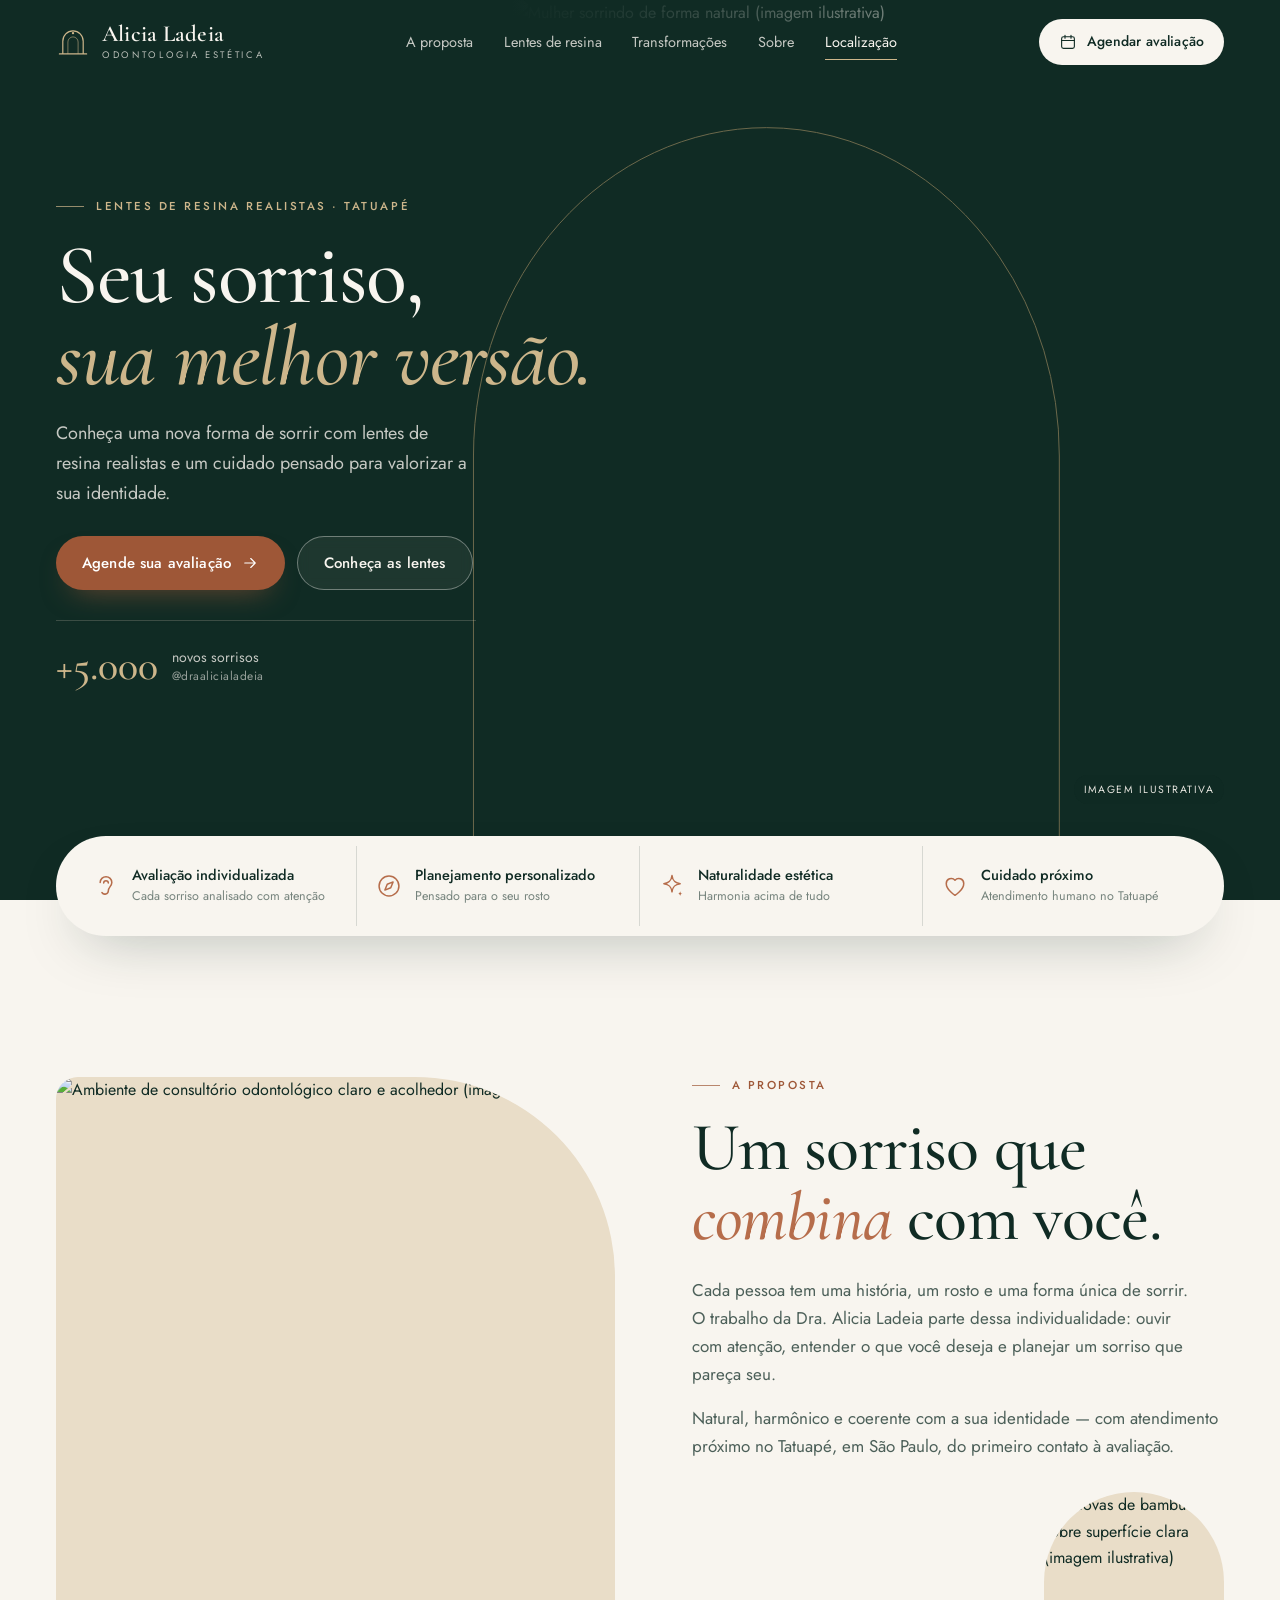
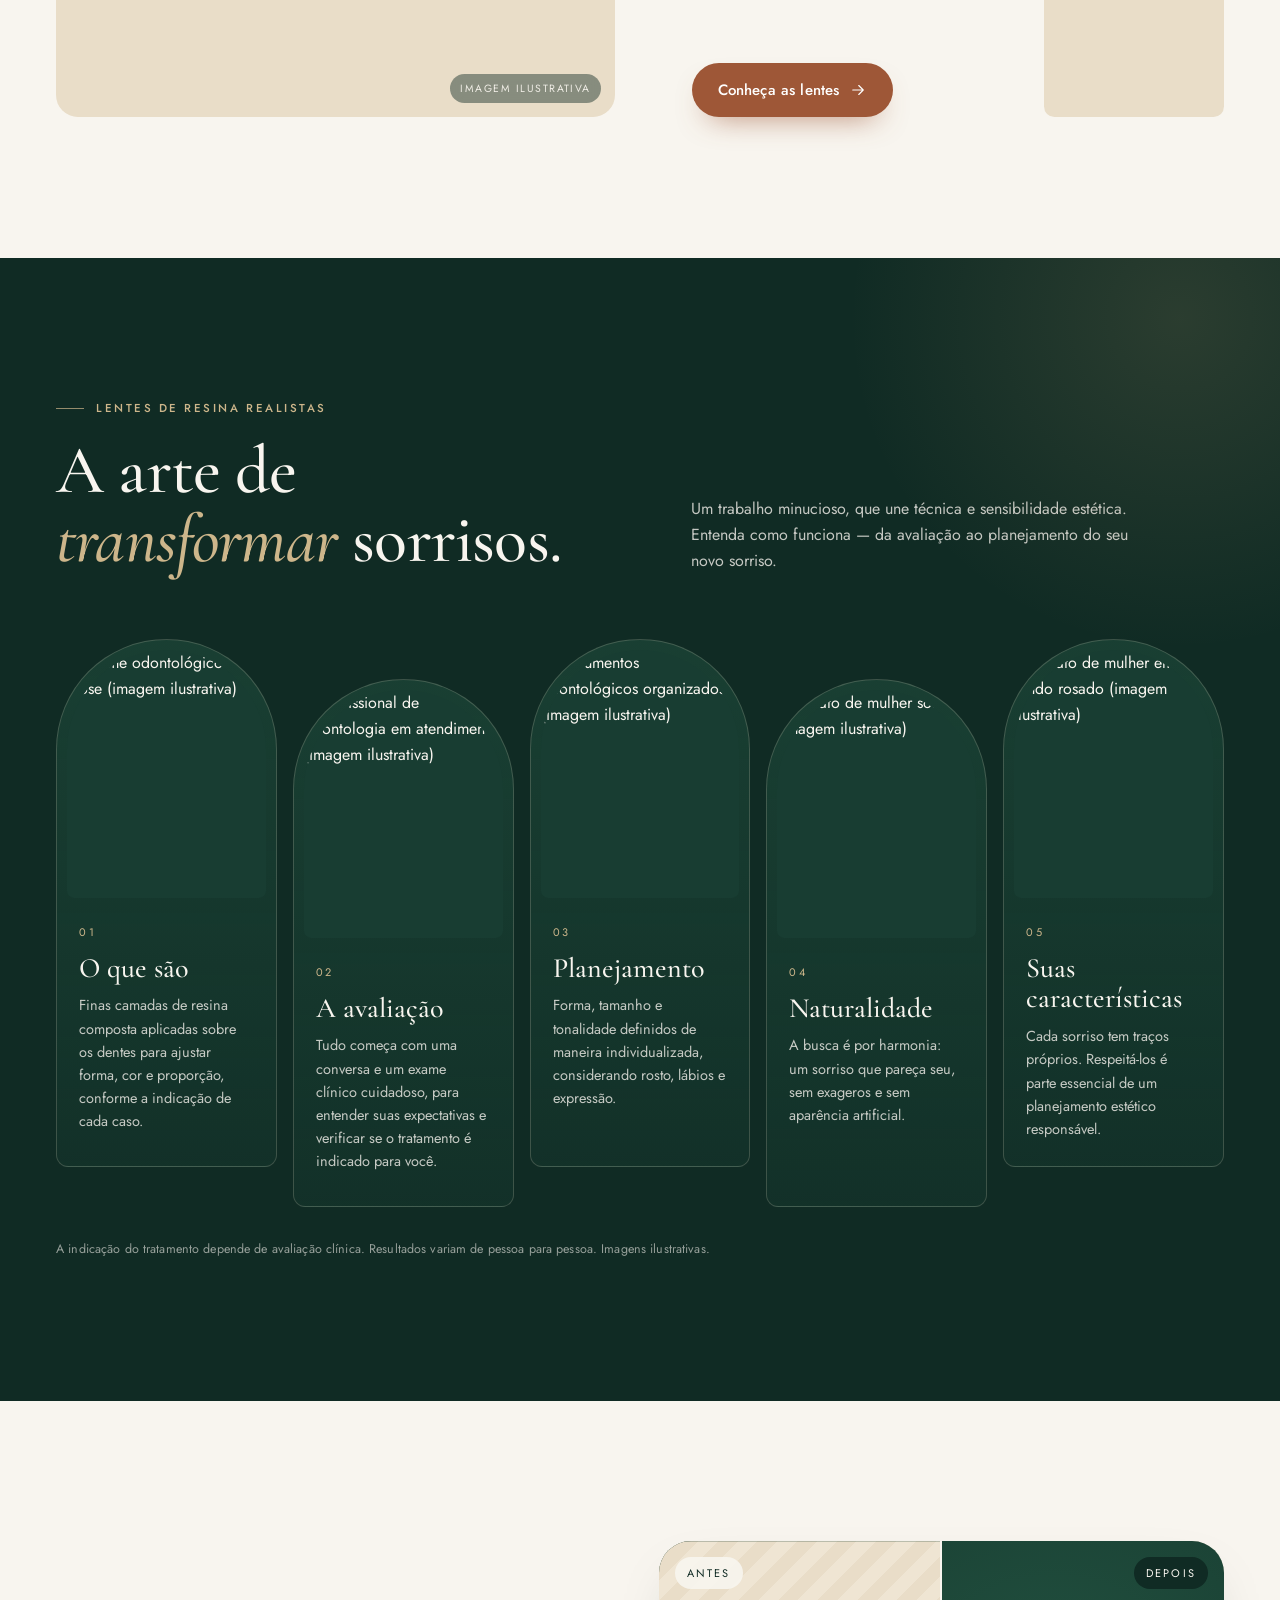
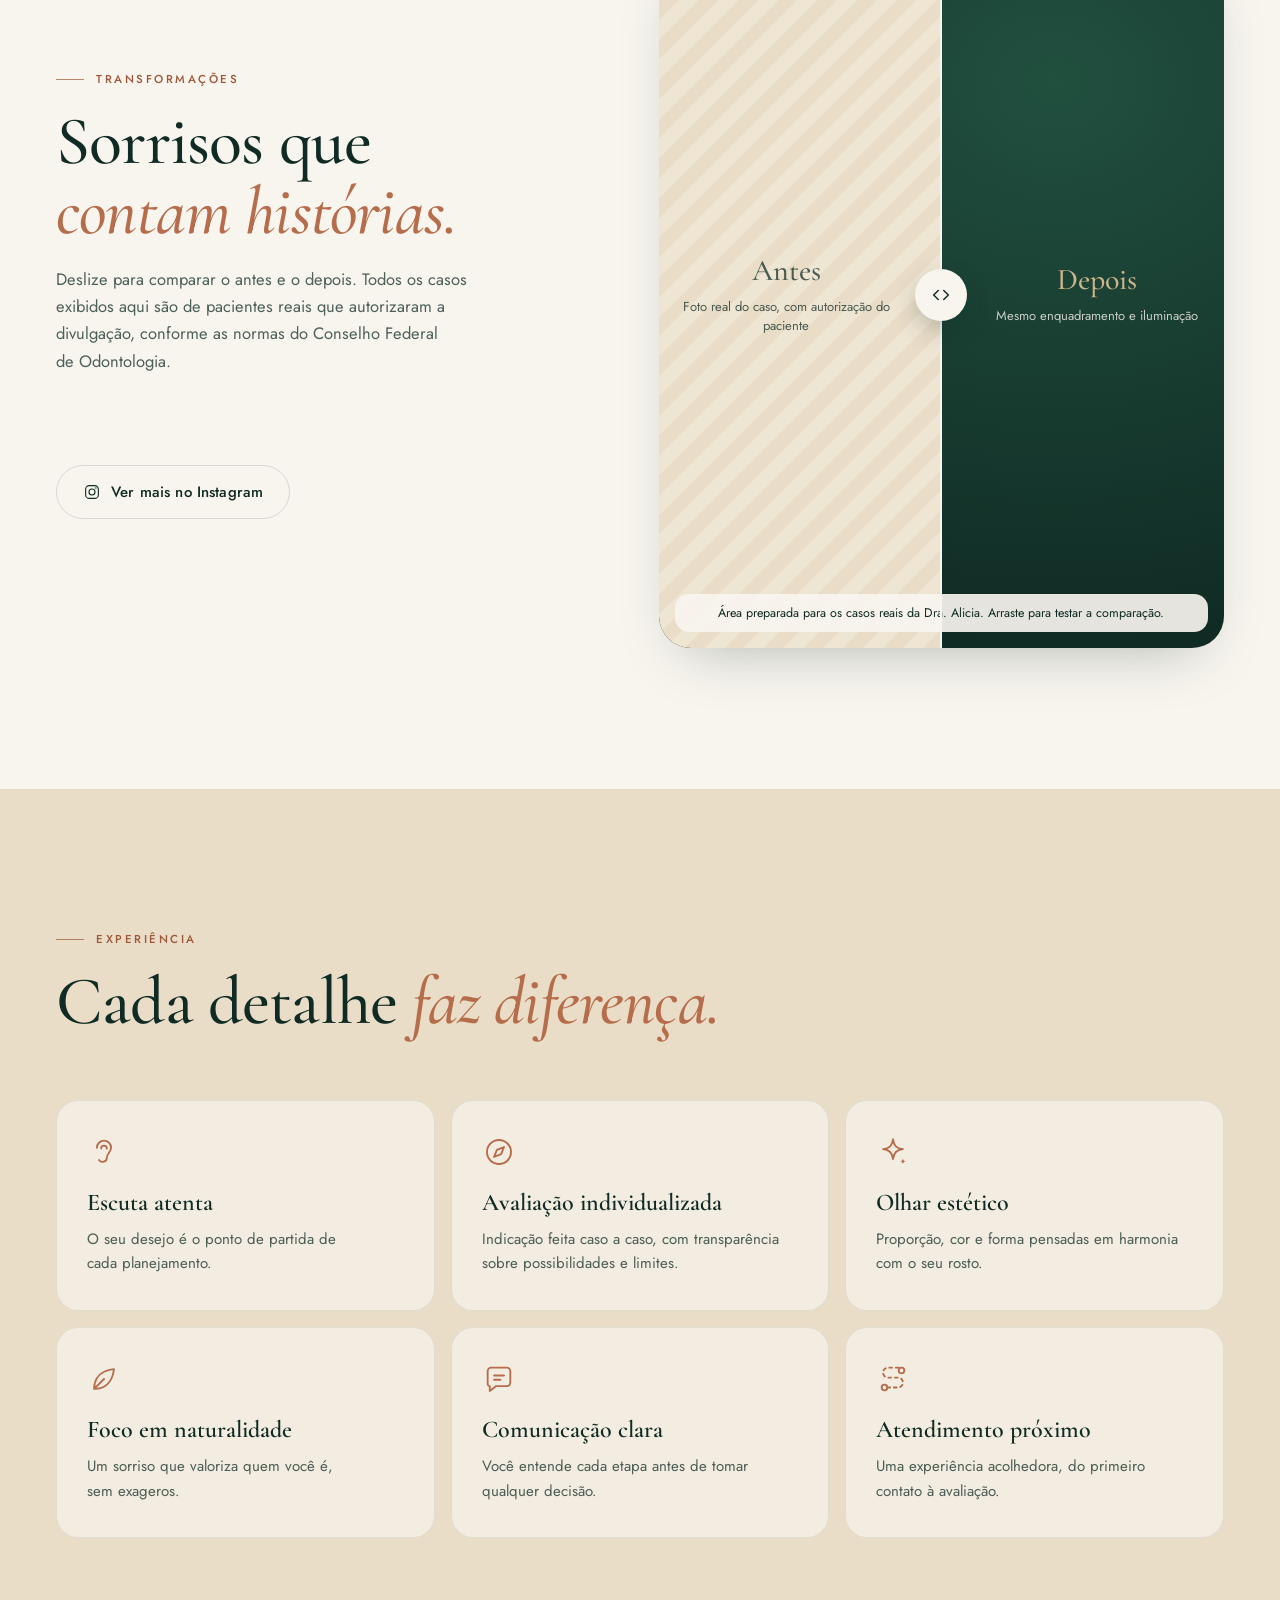
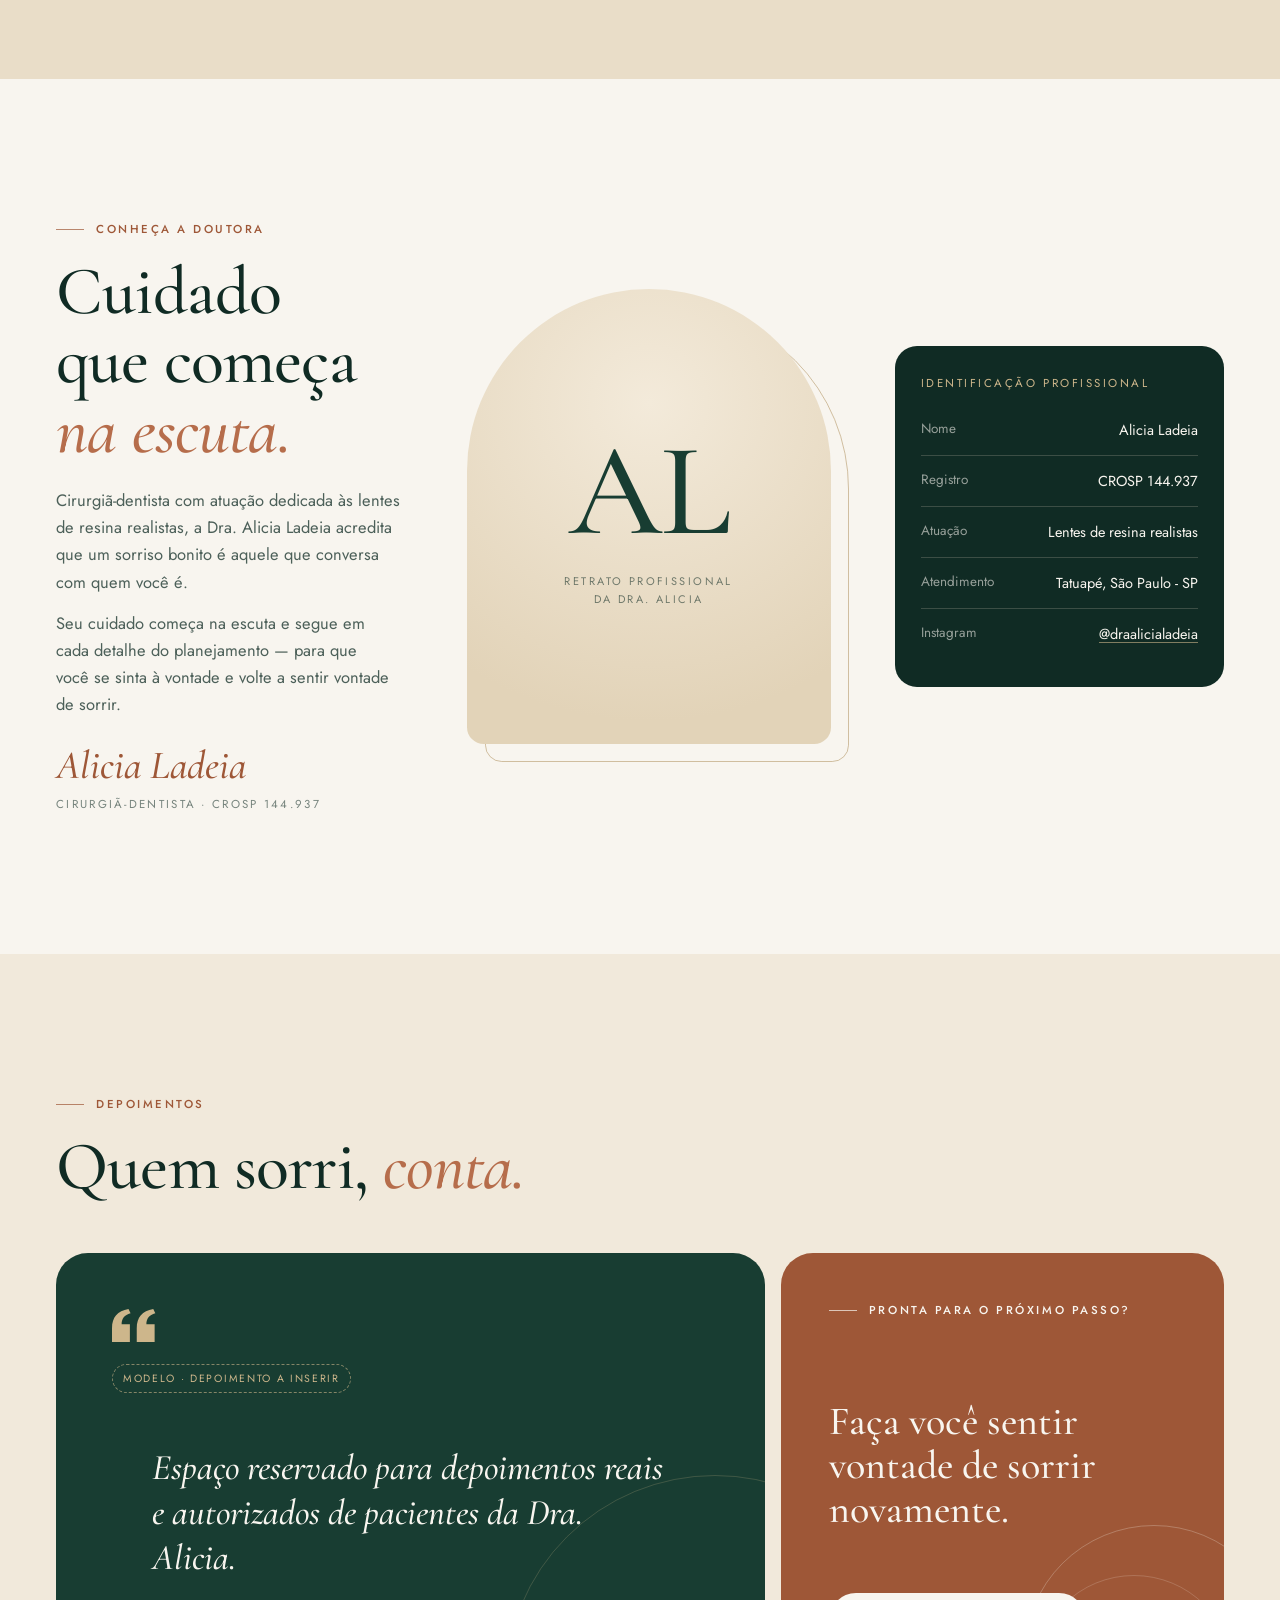
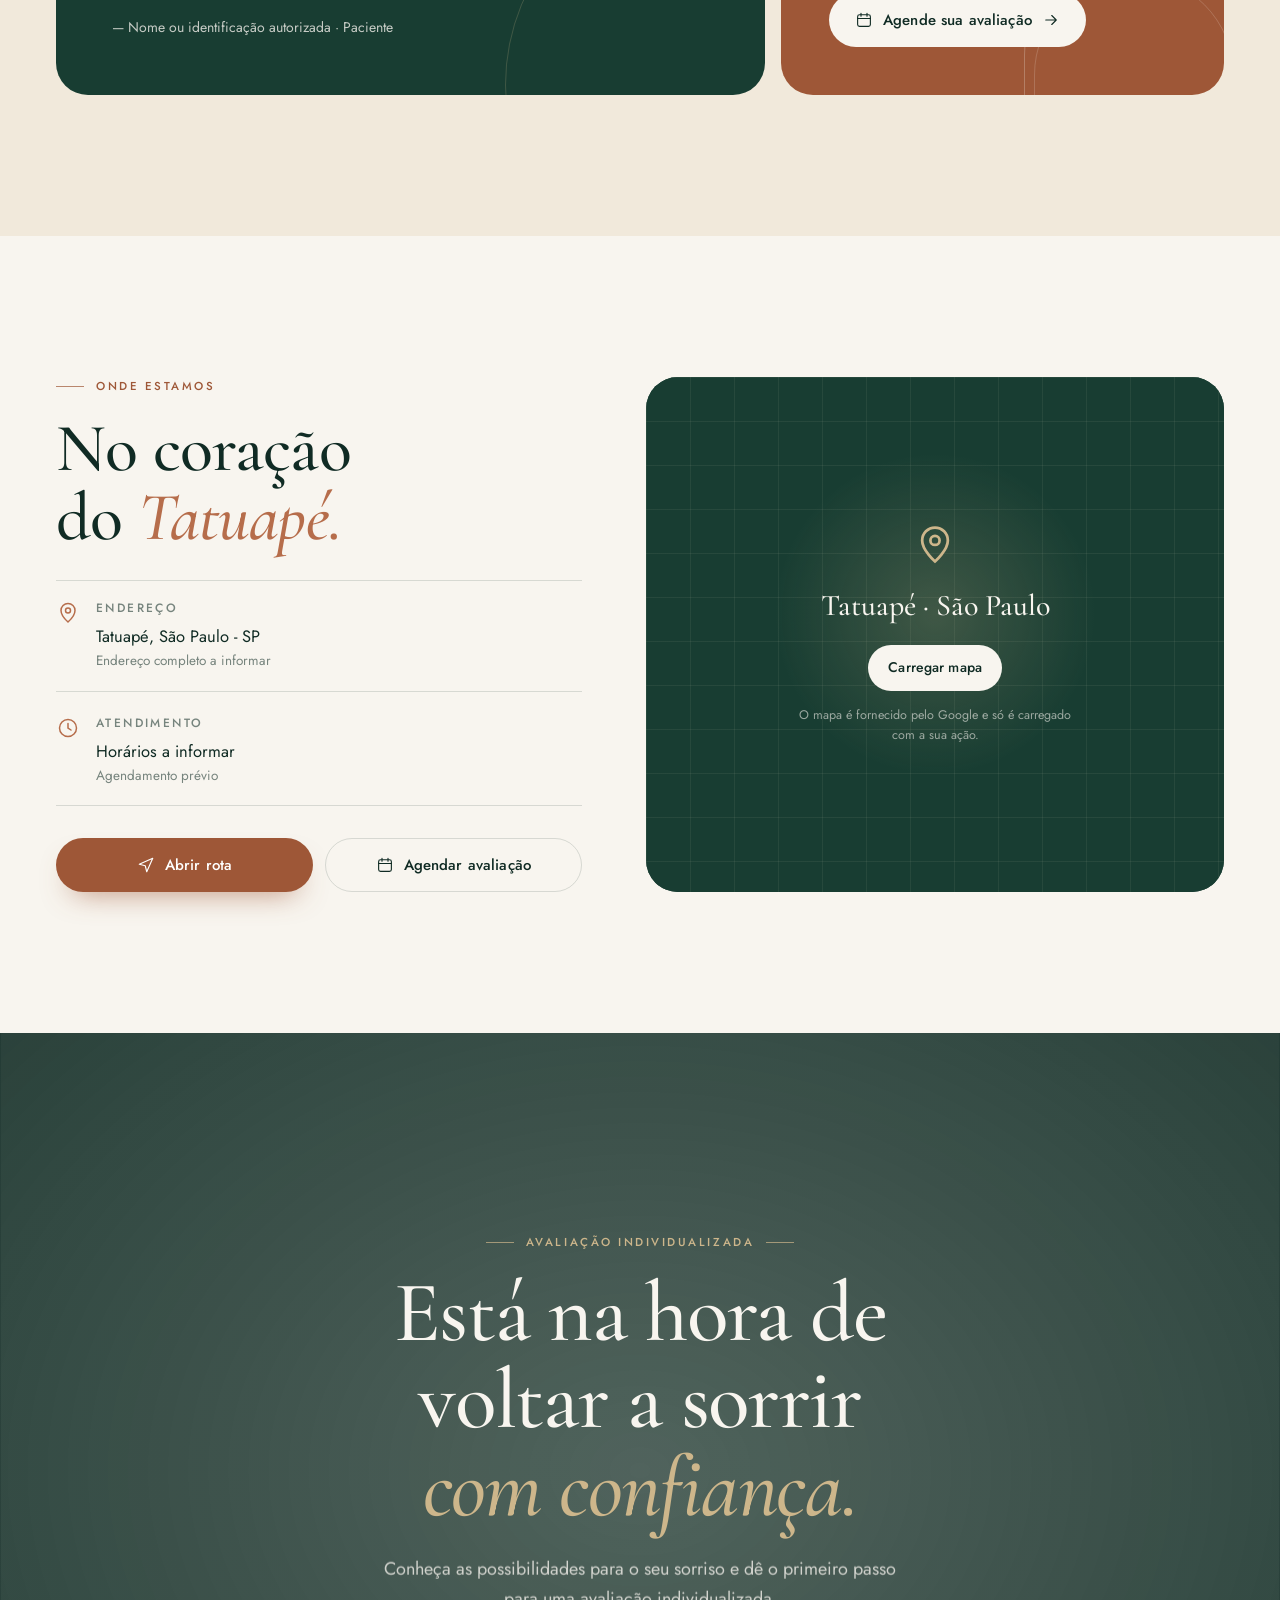
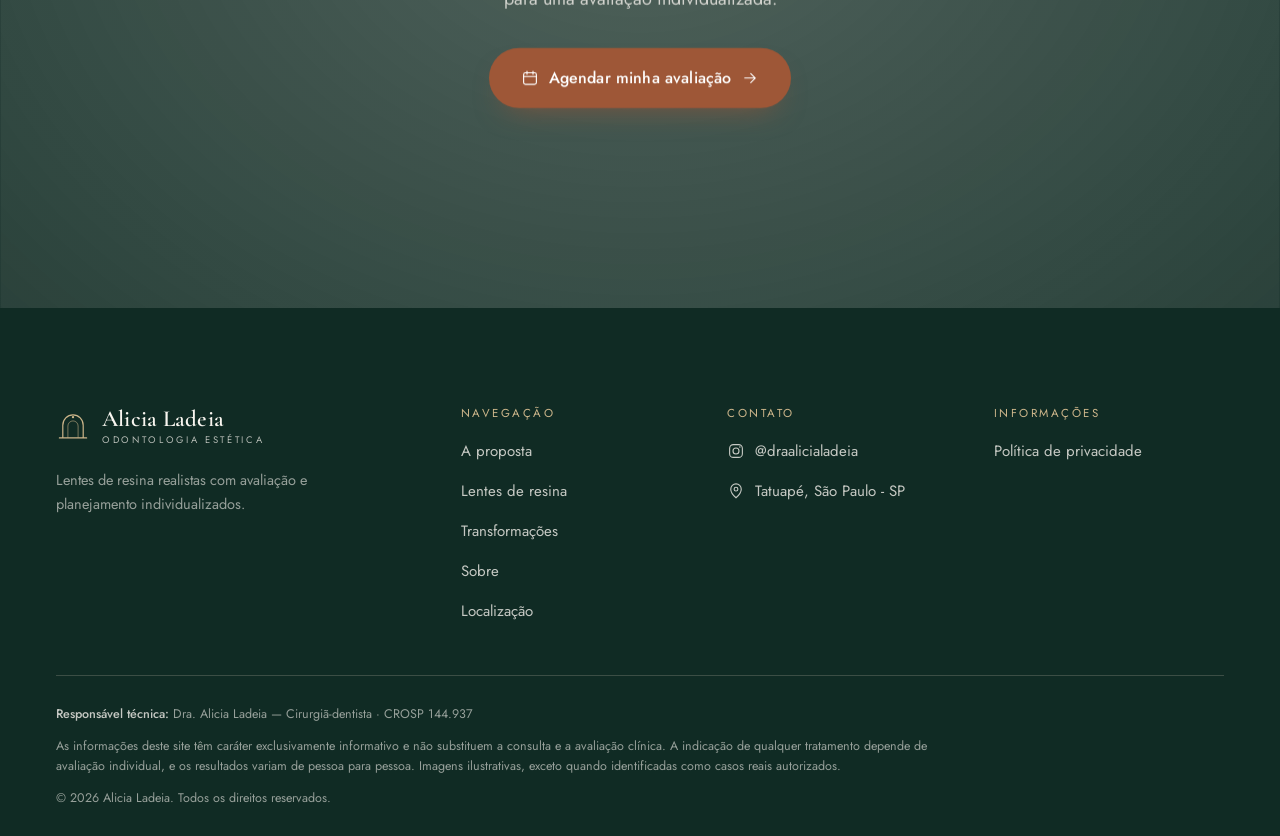
==== commit 90defb16: "Ajustes: cabeçalho, comparador, seção Sobre" ====
--- a/index.html
+++ b/index.html
@@ -23,7 +23,7 @@
   <link rel="preconnect" href="https://images.unsplash.com">
   <link rel="preload" href="assets/fonts/cormorant-garamond-latin-500-normal.woff2" as="font" type="font/woff2" crossorigin>
   <link rel="preload" href="assets/fonts/jost-latin-400-normal.woff2" as="font" type="font/woff2" crossorigin>
-  <link rel="stylesheet" href="assets/css/style.css?v=1.0.0">
+  <link rel="stylesheet" href="assets/css/style.css?v=1.0.1">
   <script>document.documentElement.classList.add('js')</script>
   <script type="application/ld+json">{"@context":"https://schema.org","@type":"Dentist","name":"Dra. Alicia Ladeia","description":"Lentes de resina realistas com avaliação e planejamento individualizados.","url":"https://hallysums.github.io/alicia-ladeia-site/","image":"https://images.unsplash.com/photo-1494790108377-be9c29b29330?auto=format&fit=crop&w=1200&h=630","address":{"@type":"PostalAddress","addressLocality":"São Paulo","addressRegion":"SP","addressCountry":"BR","streetAddress":"Tatuapé"},"areaServed":"São Paulo - SP","sameAs":["https://www.instagram.com/draalicialadeia/"]}</script>
 </head>
@@ -250,7 +250,7 @@
   <div class="about__grid wrap">
     <div class="about__copy">
       <p class="eyebrow" data-reveal>Conheça a doutora</p>
-      <h2 class="h2" id="about-t" data-reveal>Dra. Alicia <em>Ladeia</em></h2>
+      <h2 class="h2" id="about-t" data-reveal>Cuidado que começa <em>na escuta.</em></h2>
       <div class="about__text" data-reveal>
         <p>Cirurgiã-dentista com atuação dedicada às lentes de resina realistas, a Dra. Alicia Ladeia acredita que um sorriso bonito é aquele que conversa com quem você é.</p>
         <p>Seu cuidado começa na escuta e segue em cada detalhe do planejamento — para que você se sinta à vontade e volte a sentir vontade de sorrir.</p>
@@ -398,6 +398,6 @@
 
 <script src="assets/js/config.js?v=1.0.0"></script>
 <script src="assets/js/motion.min.js?v=14.14.0" defer></script>
-<script src="assets/js/main.js?v=1.0.0" defer></script>
+<script src="assets/js/main.js?v=1.0.1" defer></script>
 </body>
 </html>
--- a/assets/css/style.css
+++ b/assets/css/style.css
@@ -32,6 +32,7 @@
 *,*::before,*::after{box-sizing:border-box}
 html{-webkit-text-size-adjust:100%;text-size-adjust:100%;scroll-behavior:smooth;scroll-padding-top:calc(var(--hdr) + 8px)}
 body{margin:0;font-family:var(--sans);font-size:16px;line-height:1.65;color:var(--ink);background:var(--off);-webkit-font-smoothing:antialiased;-moz-osx-font-smoothing:grayscale;overflow-x:hidden;overflow-x:clip}
+[hidden]{display:none!important}
 img,svg{display:block;max-width:100%}
 img{height:auto}
 a{color:inherit;text-decoration:none}
@@ -94,7 +95,7 @@
 .brand__mark{width:34px;height:34px;color:var(--gold-l)}
 .brand__txt{display:flex;flex-direction:column;line-height:1}
 .brand__name{font-family:var(--serif);font-size:23px;font-weight:600;letter-spacing:.01em}
-.brand__tag{font-size:9.5px;letter-spacing:.28em;text-transform:uppercase;opacity:.72;margin-top:5px}
+.brand__tag{white-space:nowrap;font-size:9.5px;letter-spacing:.28em;text-transform:uppercase;opacity:.72;margin-top:5px}
 .nav{display:none}
 .hdr__cta{display:none}
 .burger{margin-left:auto;width:48px;height:48px;display:grid;place-items:center;border-radius:50%;border:1px solid rgba(248,245,239,.25)}
@@ -195,14 +196,16 @@
 .compare__range{position:absolute;inset:0;width:100%;height:100%;opacity:0;cursor:ew-resize;margin:0;z-index:5;-webkit-appearance:none;appearance:none;touch-action:pan-y}
 .compare__range:focus-visible + *,.compare__stage:has(.compare__range:focus-visible){outline:2px solid var(--gold);outline-offset:4px}
 /* Placeholder (sem casos cadastrados) */
-.ph{position:absolute;inset:0;display:grid;place-items:center;text-align:center;padding:28px}
+.ph{position:absolute;inset:0;display:grid;align-items:center;text-align:center;padding:24px}
 .ph--b{background:repeating-linear-gradient(135deg,#EFE5D3 0 14px,#E9DDC8 14px 28px)}
 .ph--a{background:radial-gradient(120% 80% at 70% 20%,var(--g700),var(--g900))}
 .ph__in{max-width:250px}
 .ph__k{display:block;font-family:var(--serif);font-size:30px;line-height:1.1;margin-bottom:10px}
 .ph__s{display:block;font-size:13px;line-height:1.5}
-.ph--b .ph__in{color:var(--ink-2);margin-right:46%}
-.ph--a .ph__in{color:var(--cream-2);margin-left:46%}
+.ph--b{justify-items:start}
+.ph--b .ph__in{color:var(--ink-2);width:40%}
+.ph--a{justify-items:end}
+.ph--a .ph__in{color:var(--cream-2);width:40%}
 .ph--a .ph__k{color:var(--gold-l)}
 .compare__demo{position:absolute;left:16px;right:16px;bottom:16px;z-index:3;font-size:12.5px;line-height:1.45;text-align:center;color:var(--ink);background:rgba(248,245,239,.92);border-radius:var(--r-sm);padding:10px 14px}
 
@@ -345,7 +348,6 @@
   .pillars__list{grid-template-columns:1fr}
   .pillars__list li{flex-direction:row;align-items:center;border-right:0!important;border-bottom:1px solid var(--line)}
   .pillars__list li:last-child{border-bottom:0}
-  .ph--b .ph__in,.ph--a .ph__in{margin:0;max-width:44%}
   .ph__k{font-size:24px}
   .fab__lbl{display:none}
   .fab{padding:0}
@@ -353,6 +355,8 @@
 }
 
 @media (min-width:560px){
+  .hdr__cta{display:inline-flex;margin-left:auto}
+  .burger{margin-left:0}
   .diff__grid{grid-template-columns:1fr 1fr}
   .feat{grid-template-columns:1fr;row-gap:10px}
   .feat svg{grid-row:auto;margin-bottom:10px}
@@ -403,17 +407,21 @@
   .intro__media{aspect-ratio:auto;height:min(640px,72vh);min-height:520px}
 }
 
-@media (min-width:1024px){
+@media (min-width:1180px){
   .nav{display:block;margin-inline:auto}
+  .hdr__cta{margin-left:0}
   .nav ul{display:flex;gap:clamp(20px,2.4vw,40px)}
-  .nav a{position:relative;font-size:14.5px;padding:10px 0;color:var(--cream-2);transition:color .3s}
+  .nav a{white-space:nowrap;position:relative;font-size:14.5px;padding:10px 0;color:var(--cream-2);transition:color .3s}
   .nav a::after{content:"";position:absolute;left:0;right:0;bottom:2px;height:1px;background:var(--gold-l);transform:scaleX(0);transform-origin:right;transition:transform .5s var(--ease)}
   .nav a:hover,.nav a[aria-current="true"]{color:var(--off)}
   .nav a:hover::after,.nav a[aria-current="true"]::after{transform:scaleX(1);transform-origin:left}
-  .hdr__cta{display:inline-flex}
   .burger{display:none}
+}
+@media (min-width:1200px){
   .about__grid{grid-template-columns:1fr 1.05fr 0.95fr;align-items:center}
   .about__card{grid-column:auto}
+}
+@media (min-width:1024px){
   .diff__grid{grid-template-columns:repeat(3,1fr);gap:16px}
   .feat{padding:34px 30px}
   .ftr__top{grid-template-columns:1.6fr 1fr 1fr 1fr}
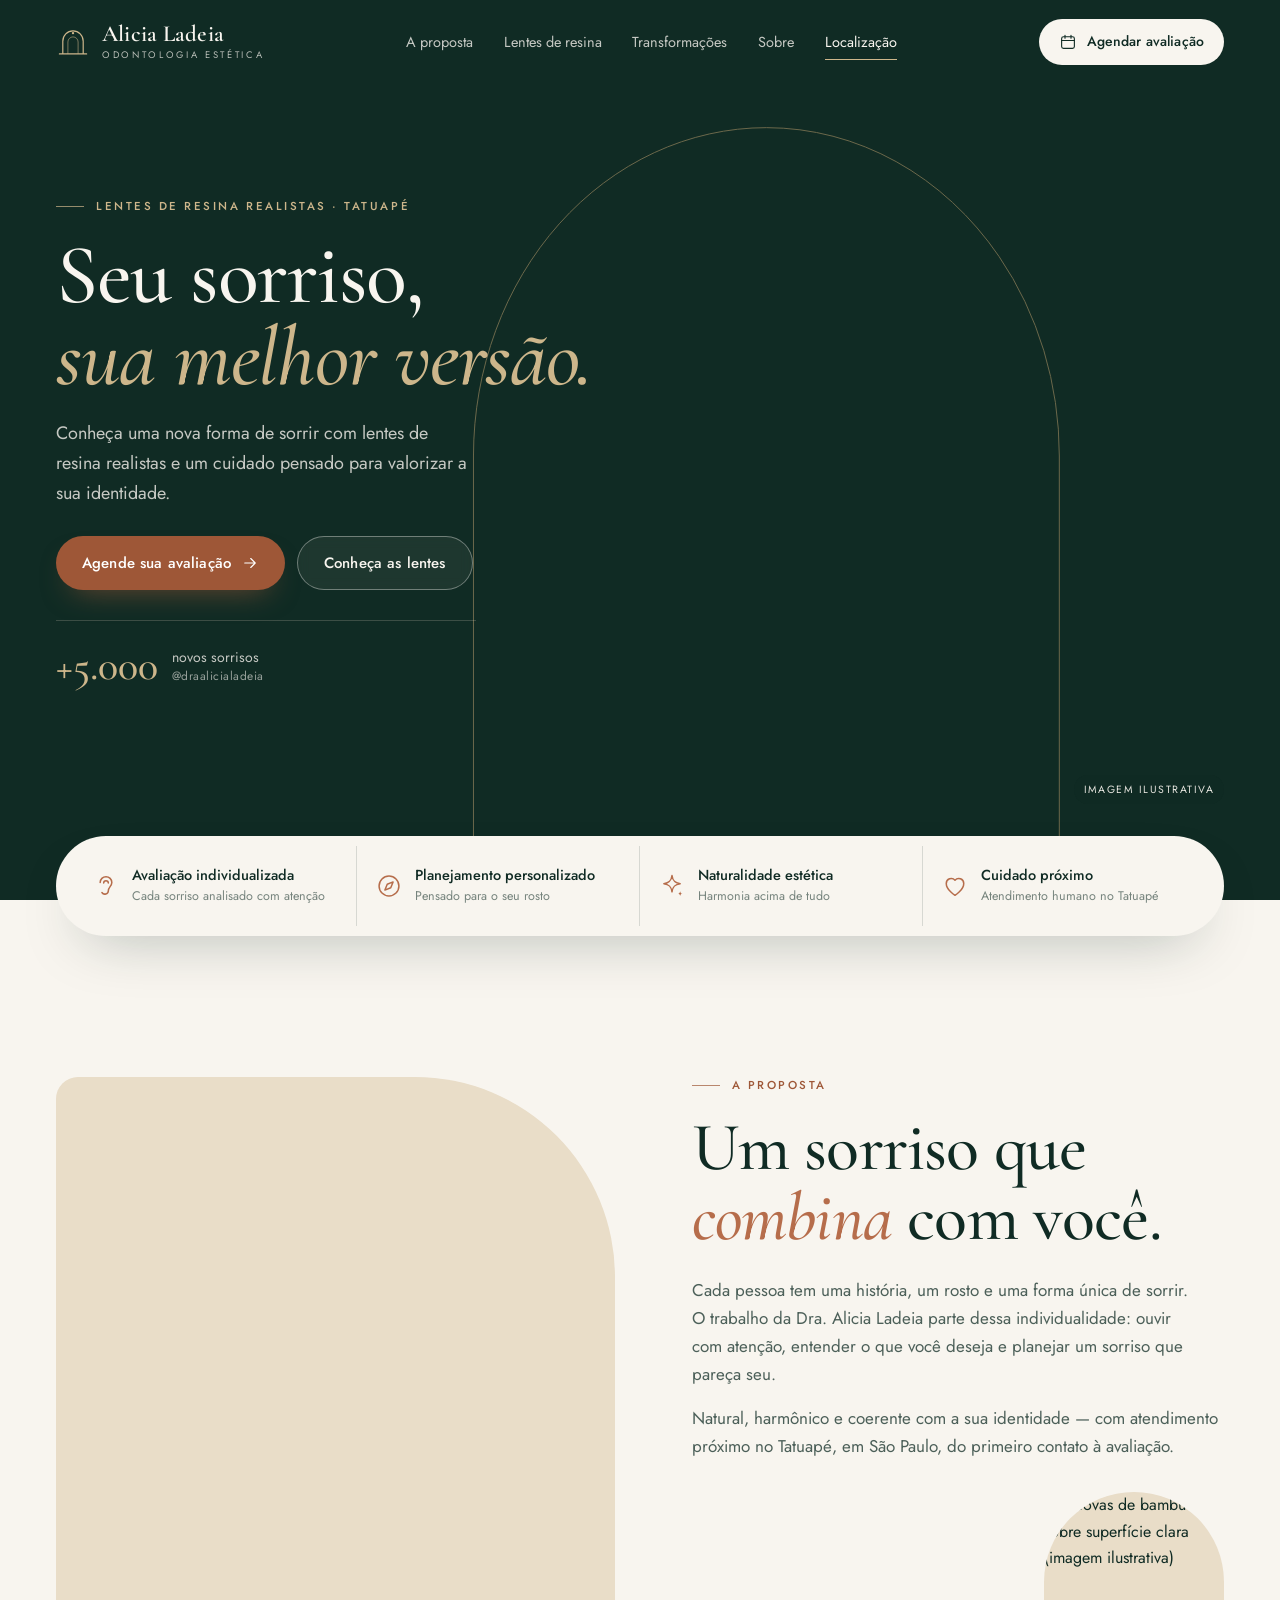
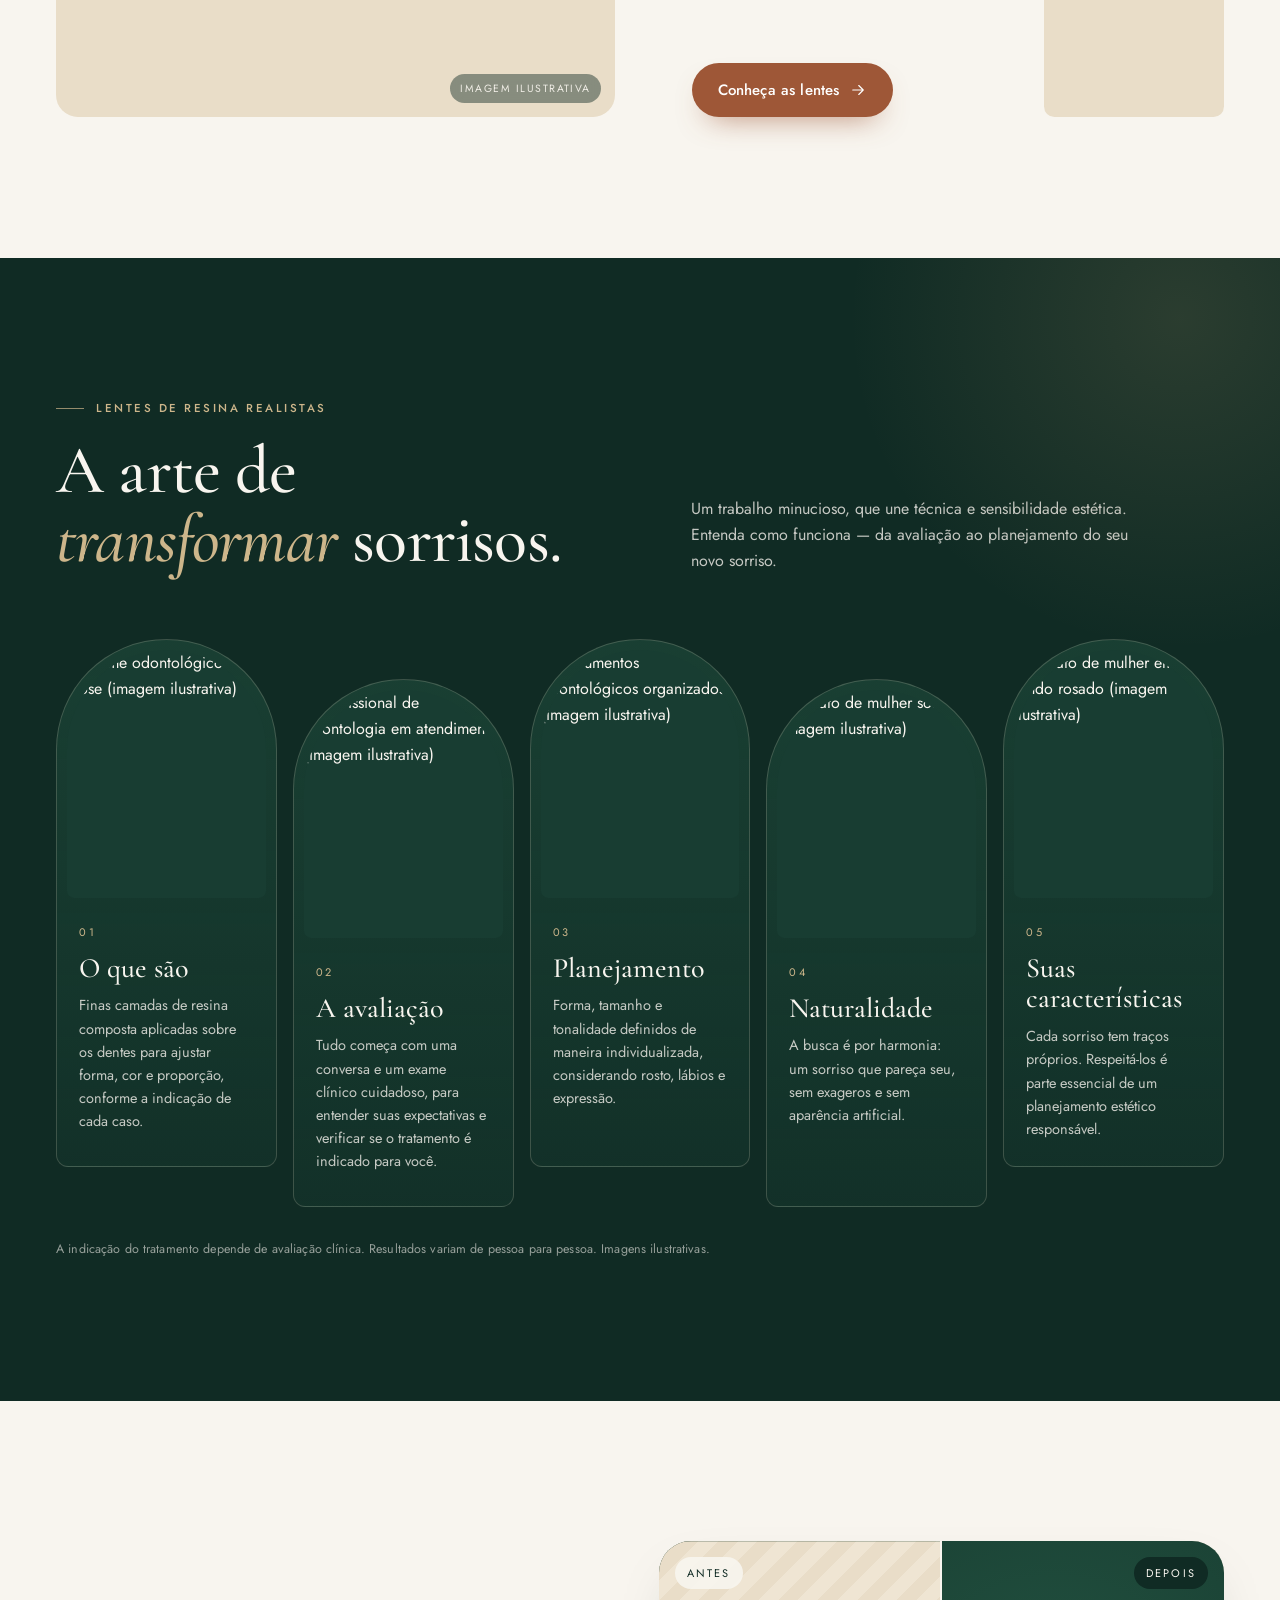
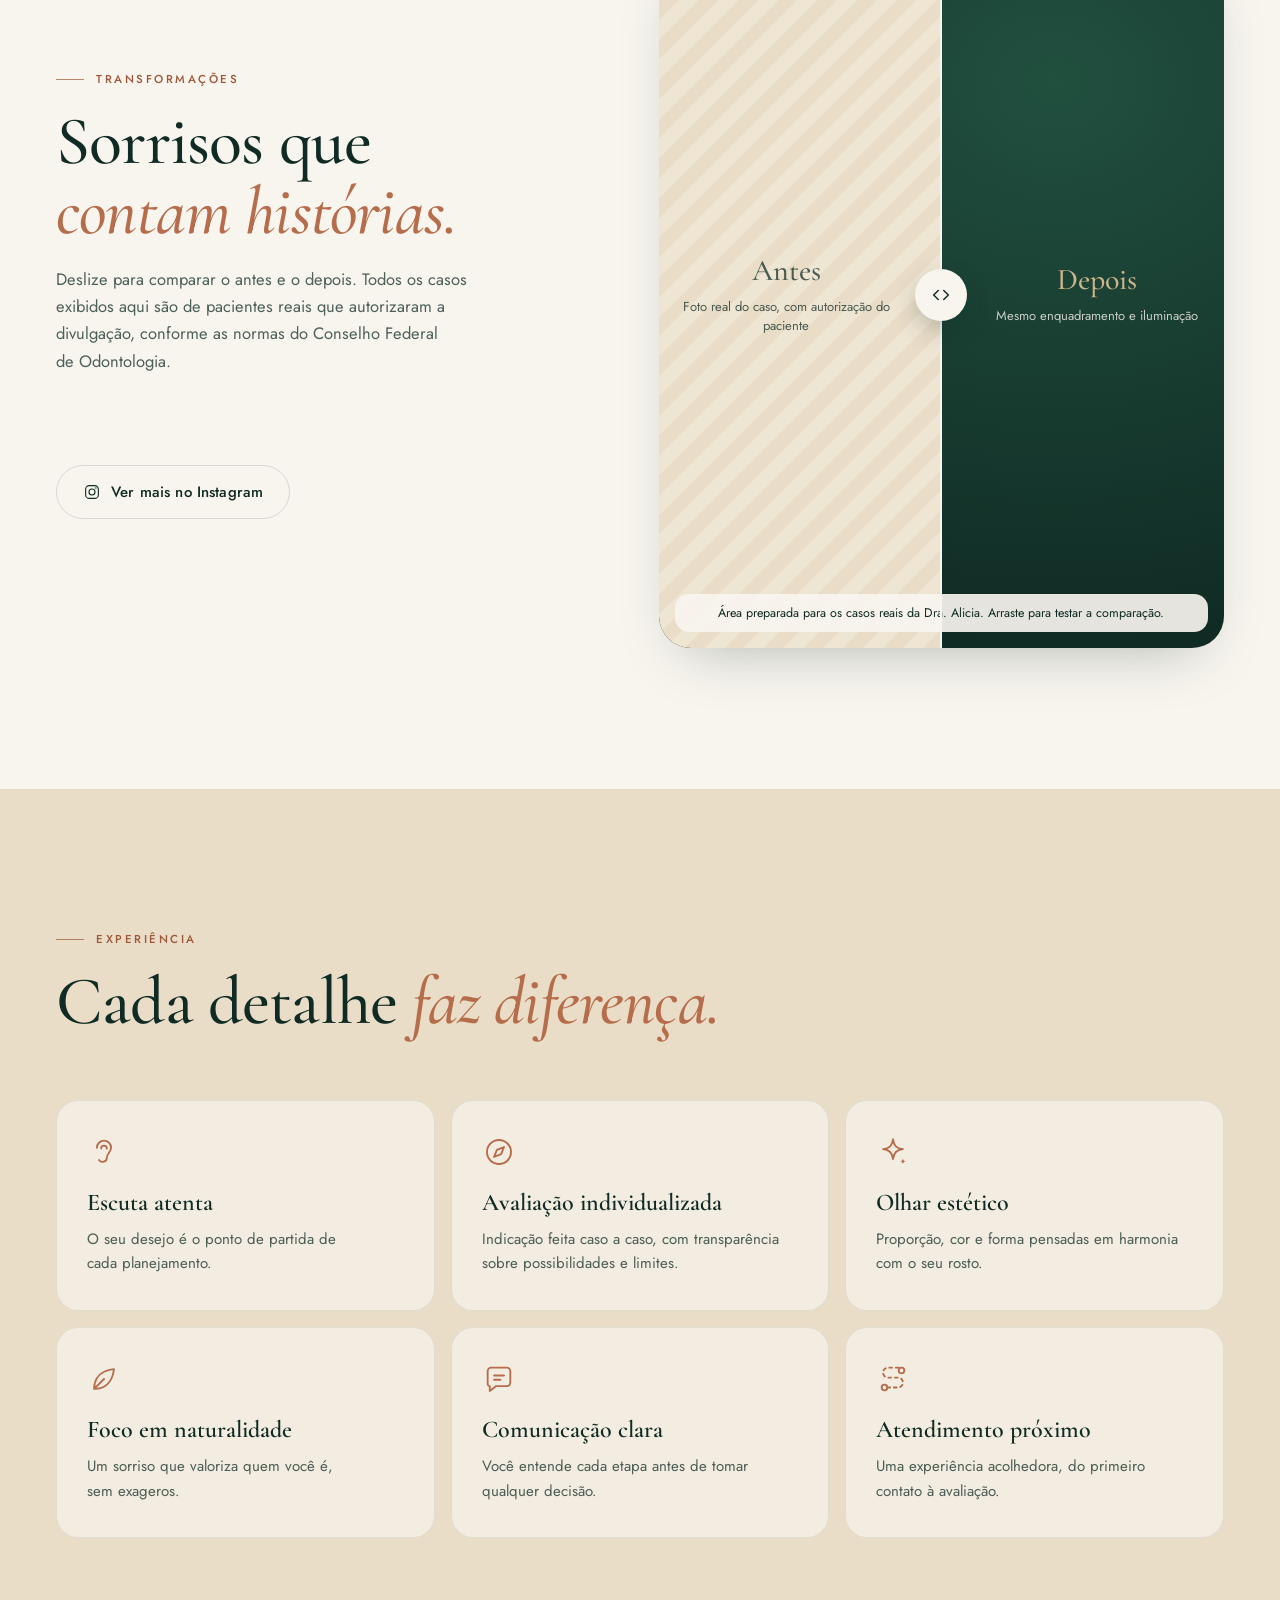
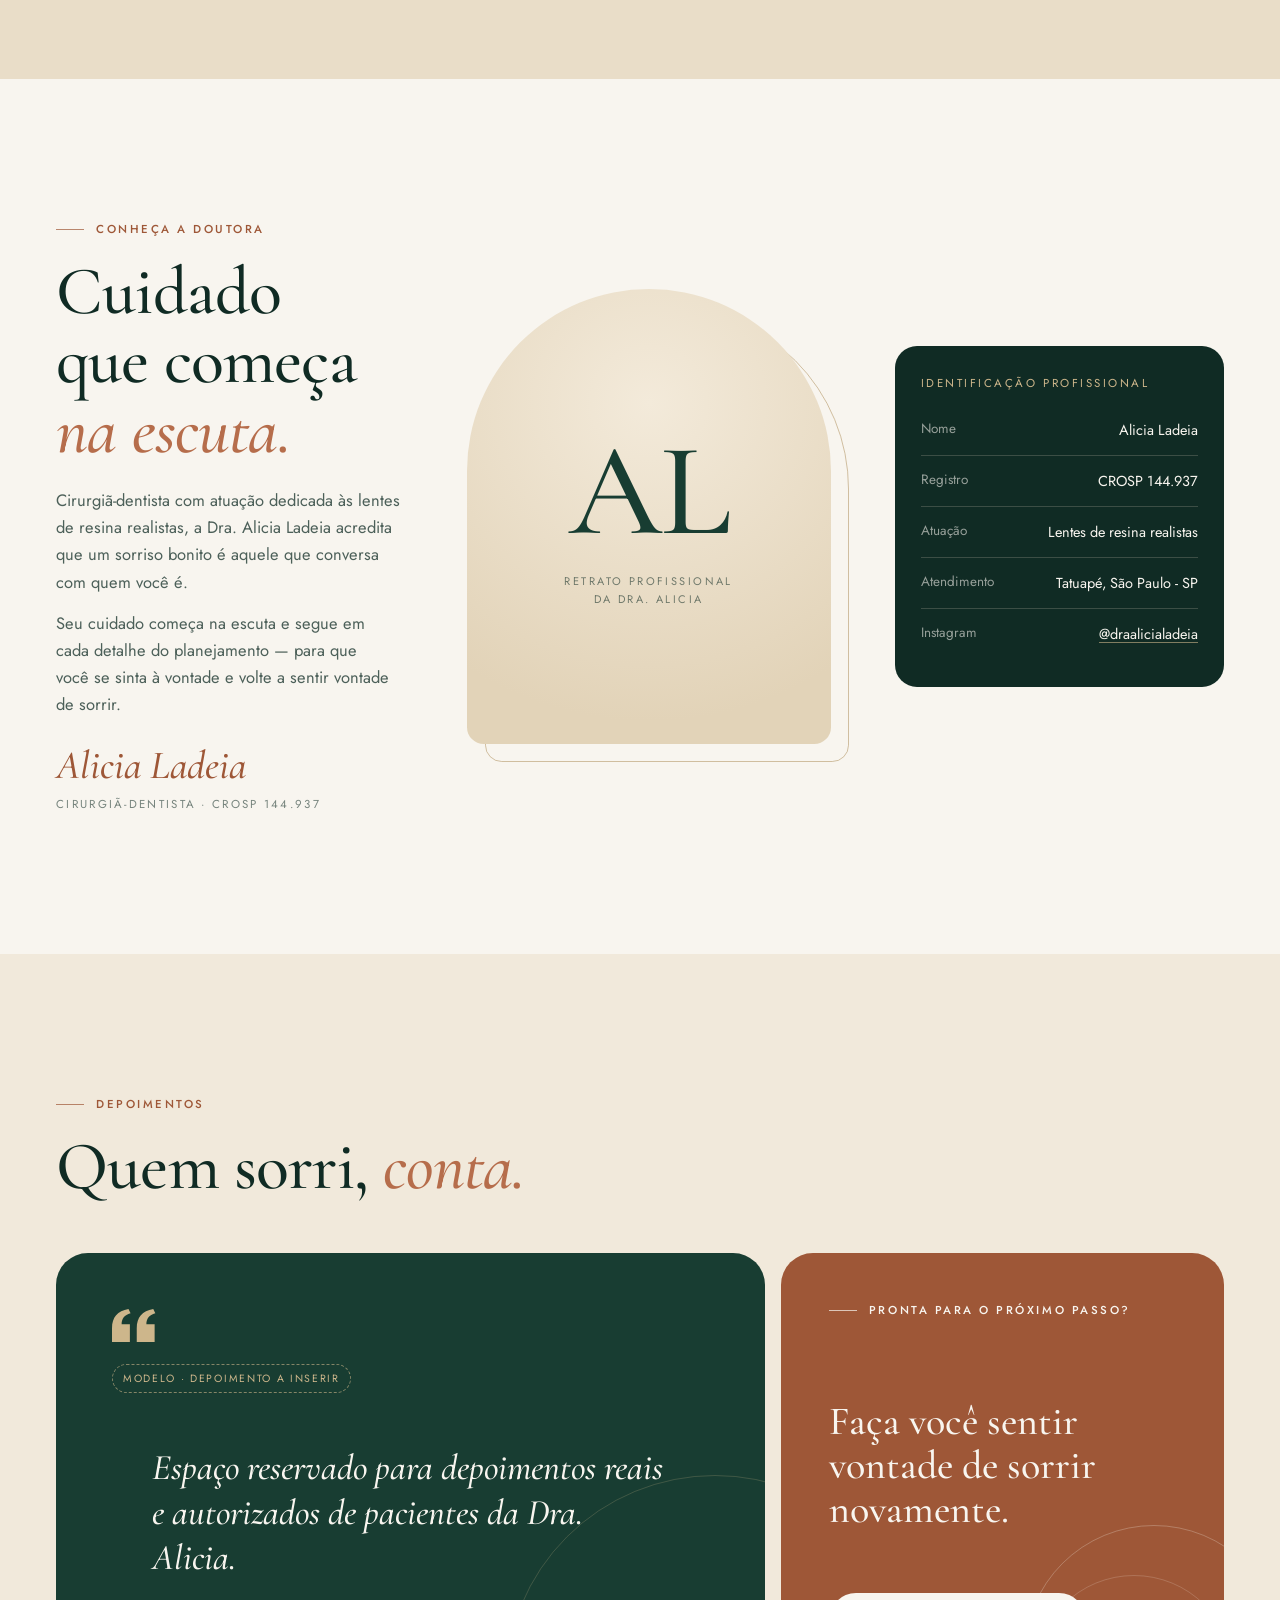
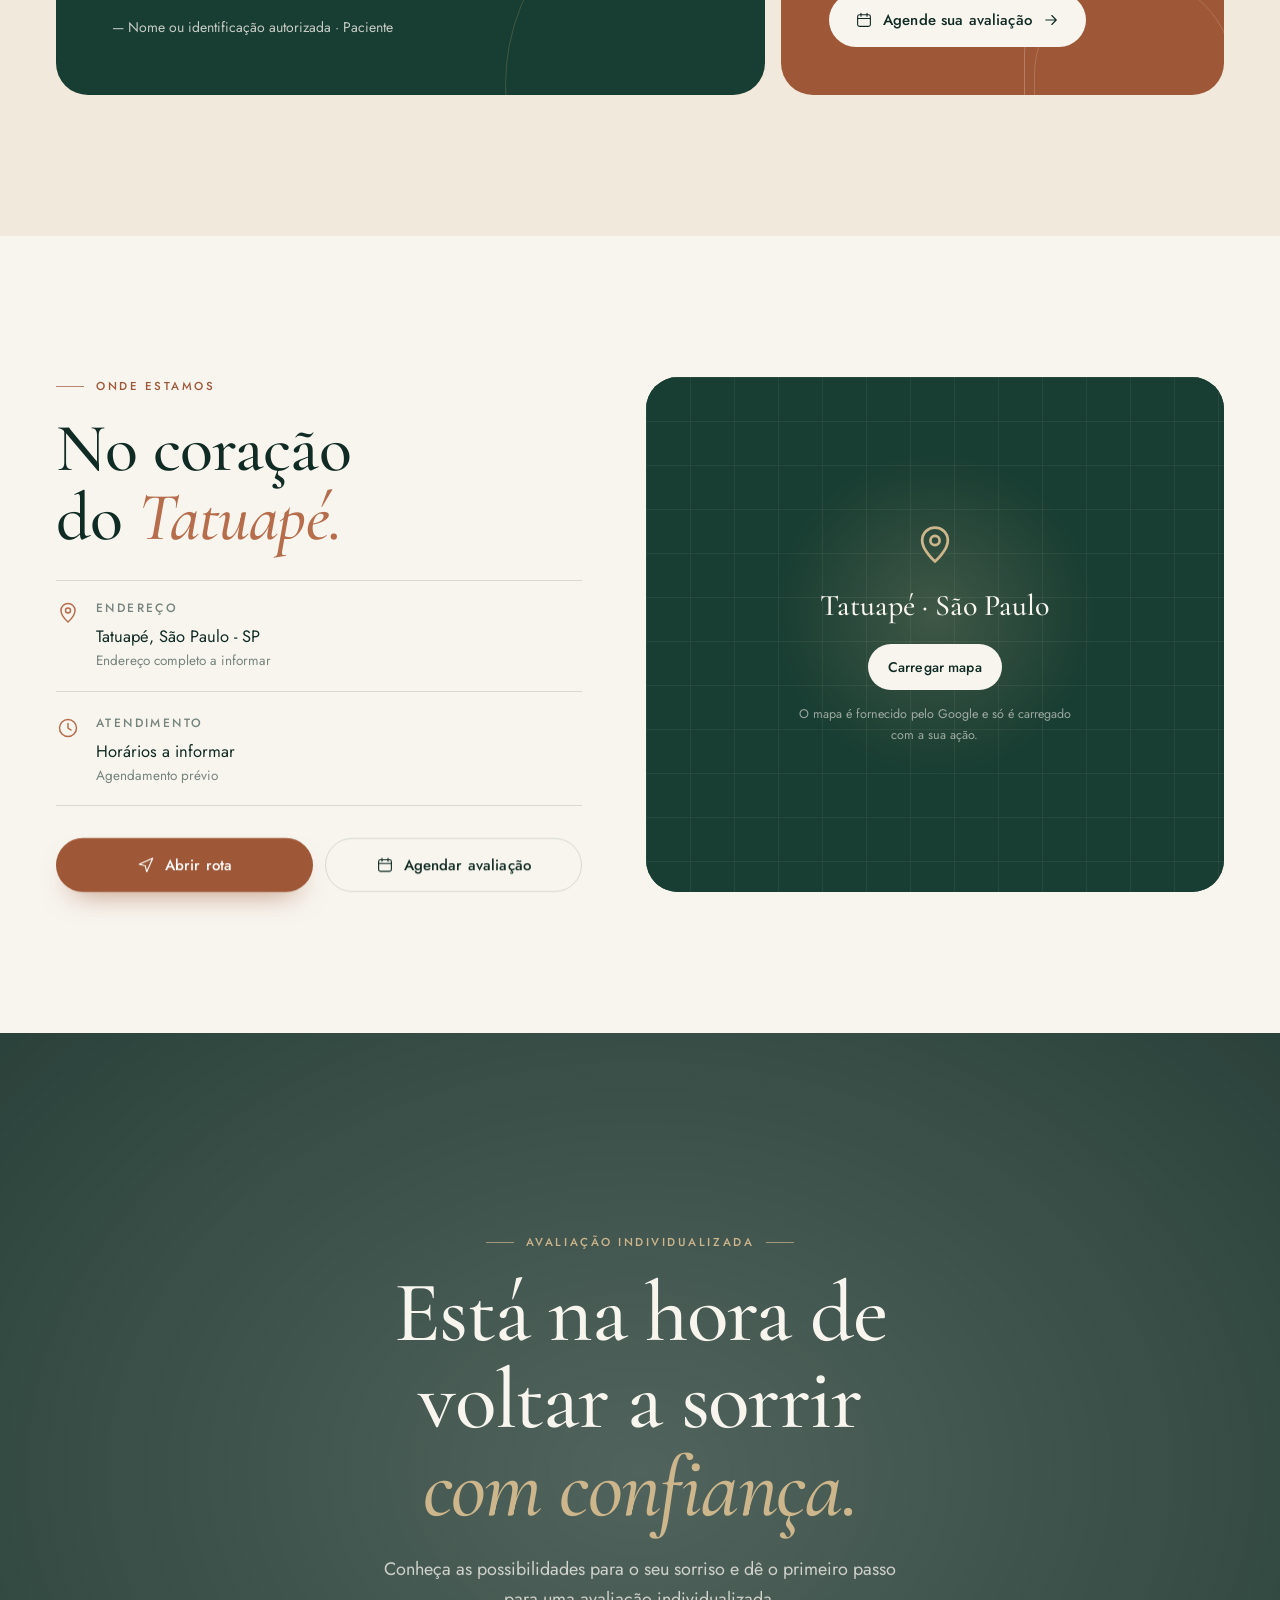
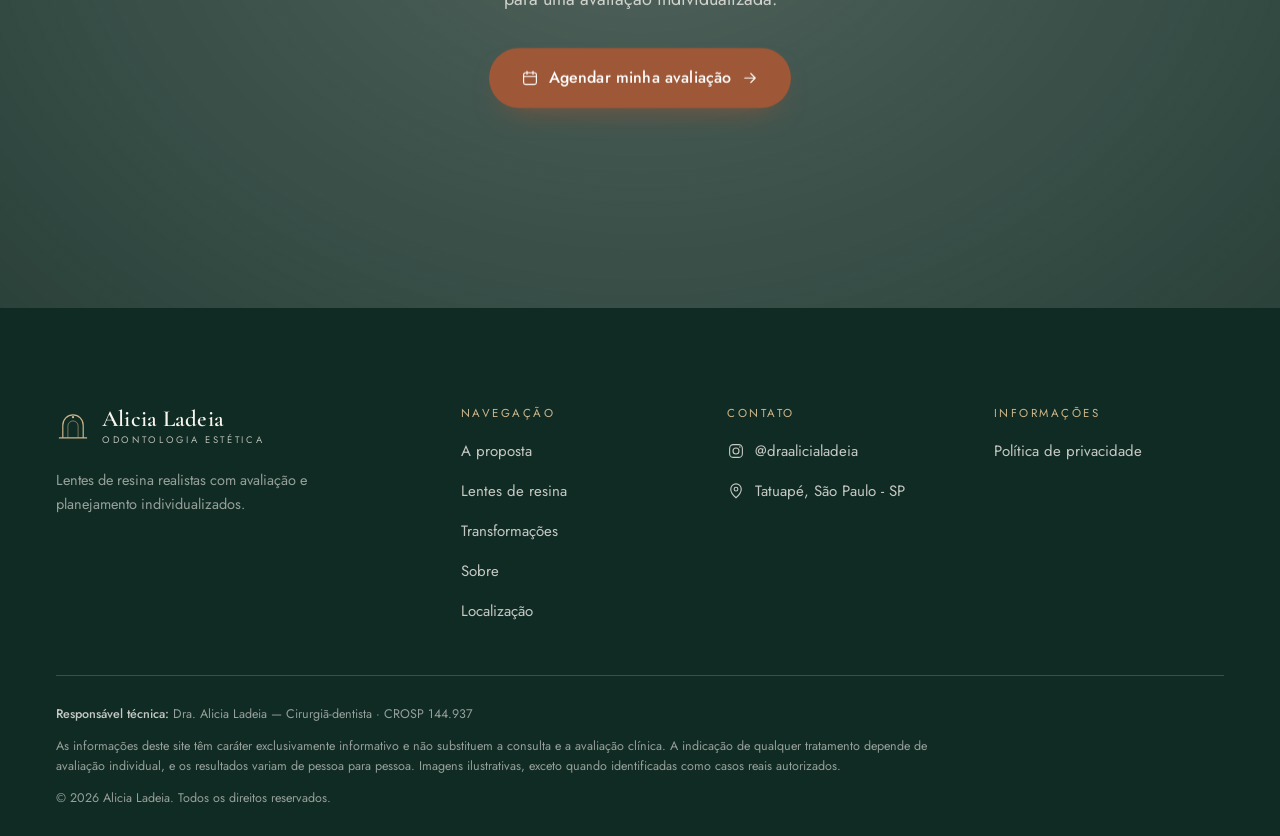
==== commit 968a7387: "Hero mobile: foto no topo, texto abaixo" ====
--- a/index.html
+++ b/index.html
@@ -23,7 +23,7 @@
   <link rel="preconnect" href="https://images.unsplash.com">
   <link rel="preload" href="assets/fonts/cormorant-garamond-latin-500-normal.woff2" as="font" type="font/woff2" crossorigin>
   <link rel="preload" href="assets/fonts/jost-latin-400-normal.woff2" as="font" type="font/woff2" crossorigin>
-  <link rel="stylesheet" href="assets/css/style.css?v=1.0.1">
+  <link rel="stylesheet" href="assets/css/style.css?v=1.0.2">
   <script>document.documentElement.classList.add('js')</script>
   <script type="application/ld+json">{"@context":"https://schema.org","@type":"Dentist","name":"Dra. Alicia Ladeia","description":"Lentes de resina realistas com avaliação e planejamento individualizados.","url":"https://hallysums.github.io/alicia-ladeia-site/","image":"https://images.unsplash.com/photo-1494790108377-be9c29b29330?auto=format&fit=crop&w=1200&h=630","address":{"@type":"PostalAddress","addressLocality":"São Paulo","addressRegion":"SP","addressCountry":"BR","streetAddress":"Tatuapé"},"areaServed":"São Paulo - SP","sameAs":["https://www.instagram.com/draalicialadeia/"]}</script>
 </head>
--- a/assets/css/style.css
+++ b/assets/css/style.css
@@ -115,11 +115,12 @@
 
 /* ---------- 01 Hero ---------- */
 .hero{position:relative;background:var(--g900);color:var(--off);min-height:min(100svh,880px);display:flex;align-items:flex-end;overflow:hidden;isolation:isolate}
-.hero__media{position:absolute;inset:0;z-index:-2}
-.hero__img{width:100%;height:100%;object-fit:cover;object-position:62% 22%}
-.hero__media::after{content:"";position:absolute;inset:0;background:linear-gradient(180deg,rgba(16,43,36,.55) 0%,rgba(16,43,36,0) 22%,rgba(16,43,36,.2) 42%,rgba(16,43,36,.9) 68%,var(--g900) 100%)}
+.hero__media{position:absolute;inset:0 0 auto;height:var(--hm);z-index:-2}
+.hero{--hm:min(66svh,600px)}
+.hero__img{width:100%;height:100%;object-fit:cover;object-position:50% 18%}
+.hero__media::after{content:"";position:absolute;inset:0;background:linear-gradient(180deg,rgba(16,43,36,.55) 0%,rgba(16,43,36,0) 20%,rgba(16,43,36,0) 55%,rgba(16,43,36,.75) 82%,var(--g900) 100%)}
 .hero__arch{display:none}
-.hero__body{padding-top:calc(var(--hdr) + 32vh);padding-bottom:clamp(88px,16vw,120px)}
+.hero__body{padding-top:calc(var(--hm) - 64px);padding-bottom:clamp(88px,16vw,120px)}
 .hero__copy{max-width:600px}
 .hero__t{font-family:var(--serif);font-weight:500;font-size:clamp(46px,12.4vw,96px);line-height:.98;letter-spacing:-.015em;margin-bottom:20px;text-wrap:balance}
 .hero__t em{display:block}
@@ -366,7 +367,7 @@
 @media (min-width:768px){
   :root{--hdr:84px}
   .hero{min-height:min(100svh,960px)}
-  .hero__body{padding-top:calc(var(--hdr) + 38vh)}
+  .hero{--hm:min(62svh,640px)}
   .hero__ctas .btn{flex:0 0 auto}
   .pillars__list{grid-template-columns:repeat(4,1fr);border-radius:var(--pill);padding:10px 18px}
   .pillars__list li{flex-direction:row;align-items:center;padding:20px 18px;border-bottom:0!important;border-right:1px solid var(--line)!important}
@@ -392,7 +393,7 @@
 
 @media (min-width:960px){
   .hero{align-items:center;min-height:min(100svh,920px)}
-  .hero__media{left:40%}
+  .hero__media{left:40%;inset:0 0 0 40%;height:auto}
   .hero__img{object-position:50% 20%}
   .hero__media::after{background:
     linear-gradient(90deg,var(--g900) 0%,rgba(16,43,36,.86) 16%,rgba(16,43,36,.25) 46%,rgba(16,43,36,0) 70%),
@@ -451,6 +452,7 @@
   .hero{min-height:auto}
   .hero__body{padding-top:calc(var(--hdr) + 40px);padding-bottom:96px}
   .hero__t{font-size:44px}
+  .hero__media{inset:0;height:auto}
   .hero__media::after{background:linear-gradient(90deg,var(--g900) 0%,rgba(16,43,36,.85) 45%,rgba(16,43,36,.3) 100%)}
   .mnav__links a{font-size:28px;padding:8px 0}
 }
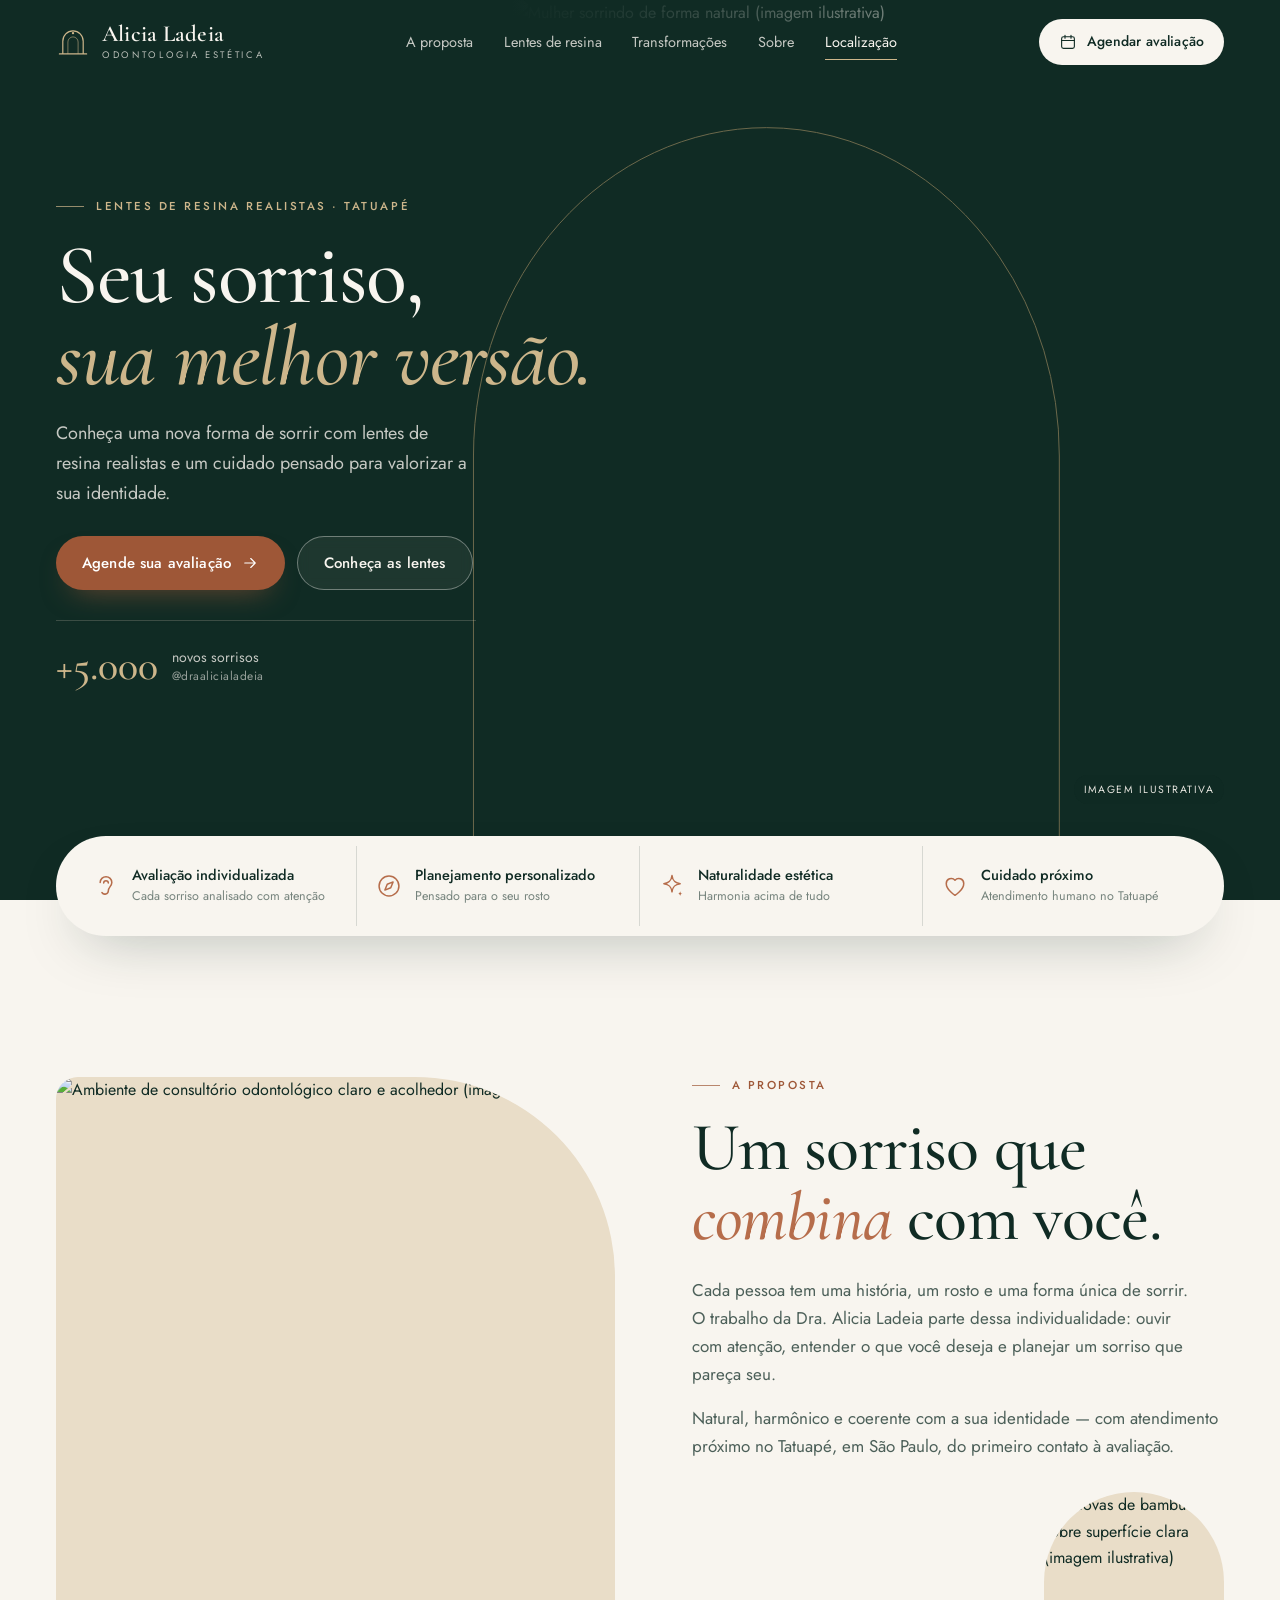
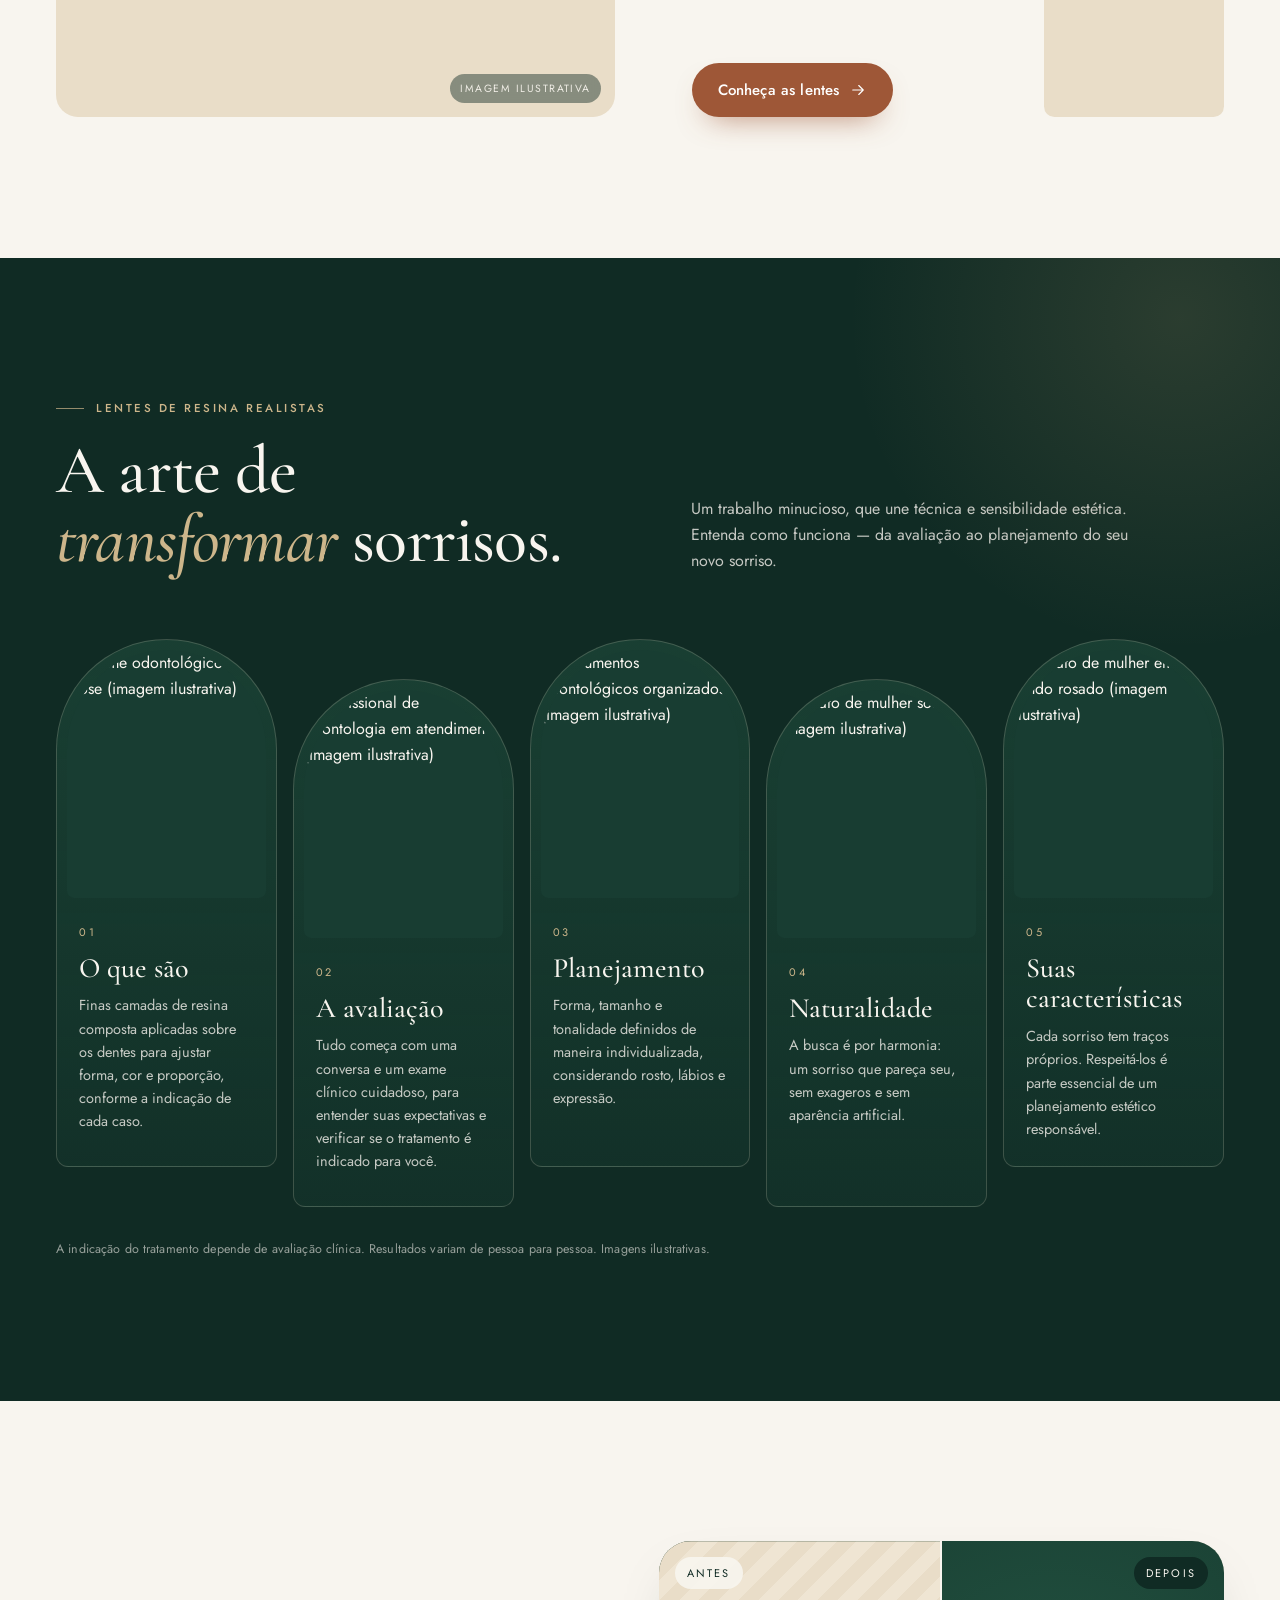
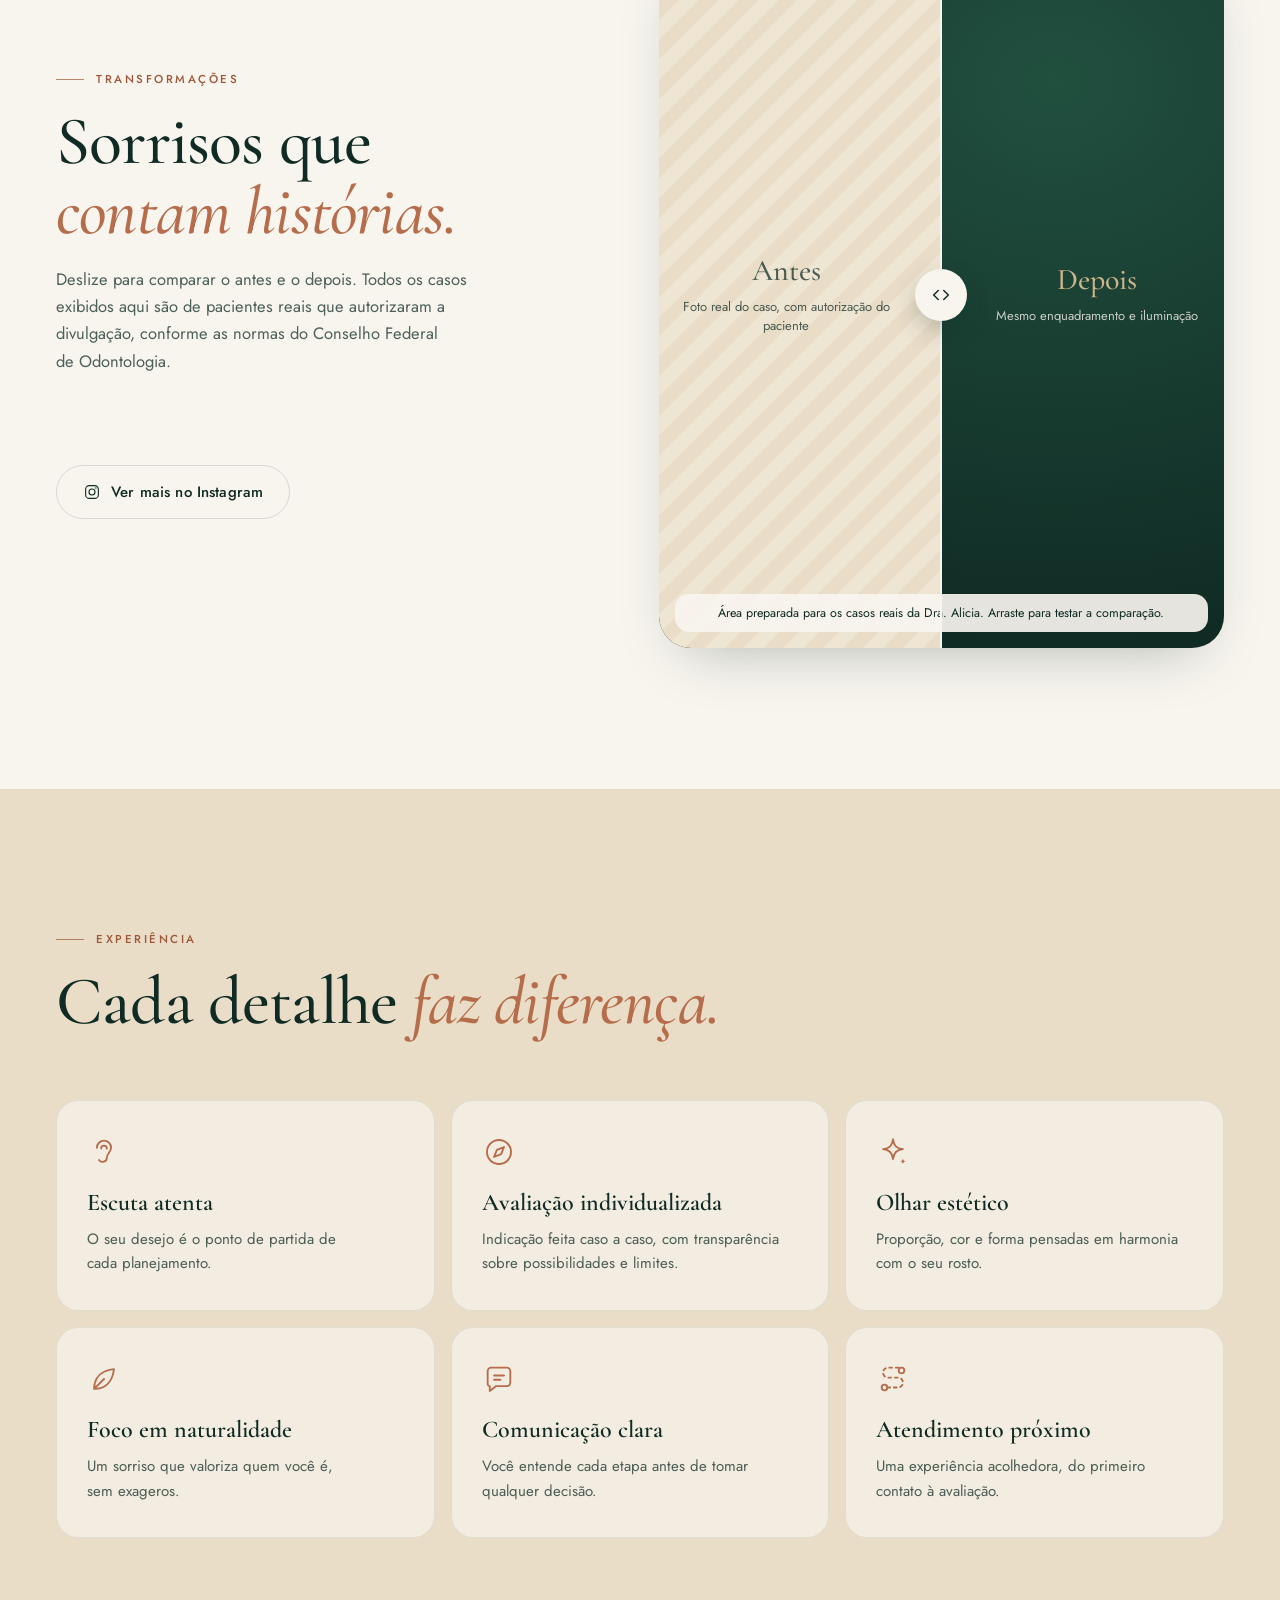
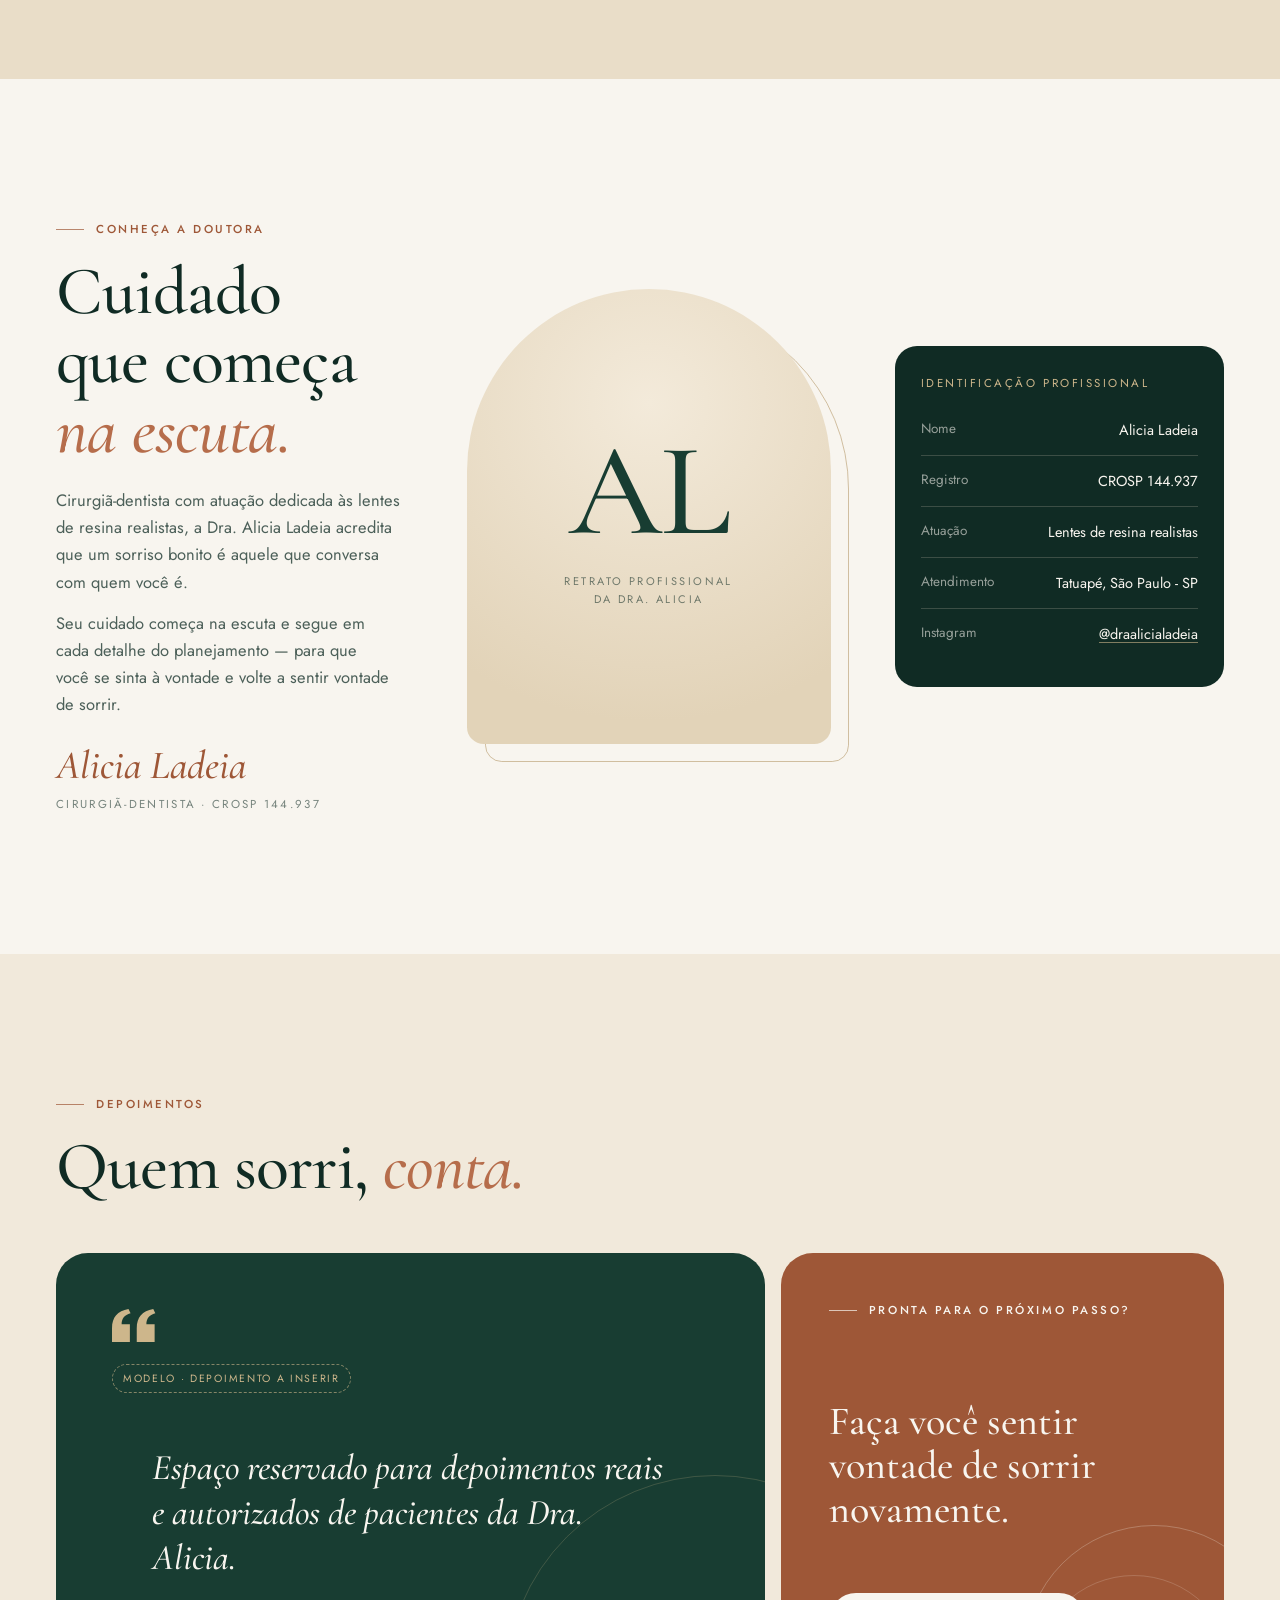
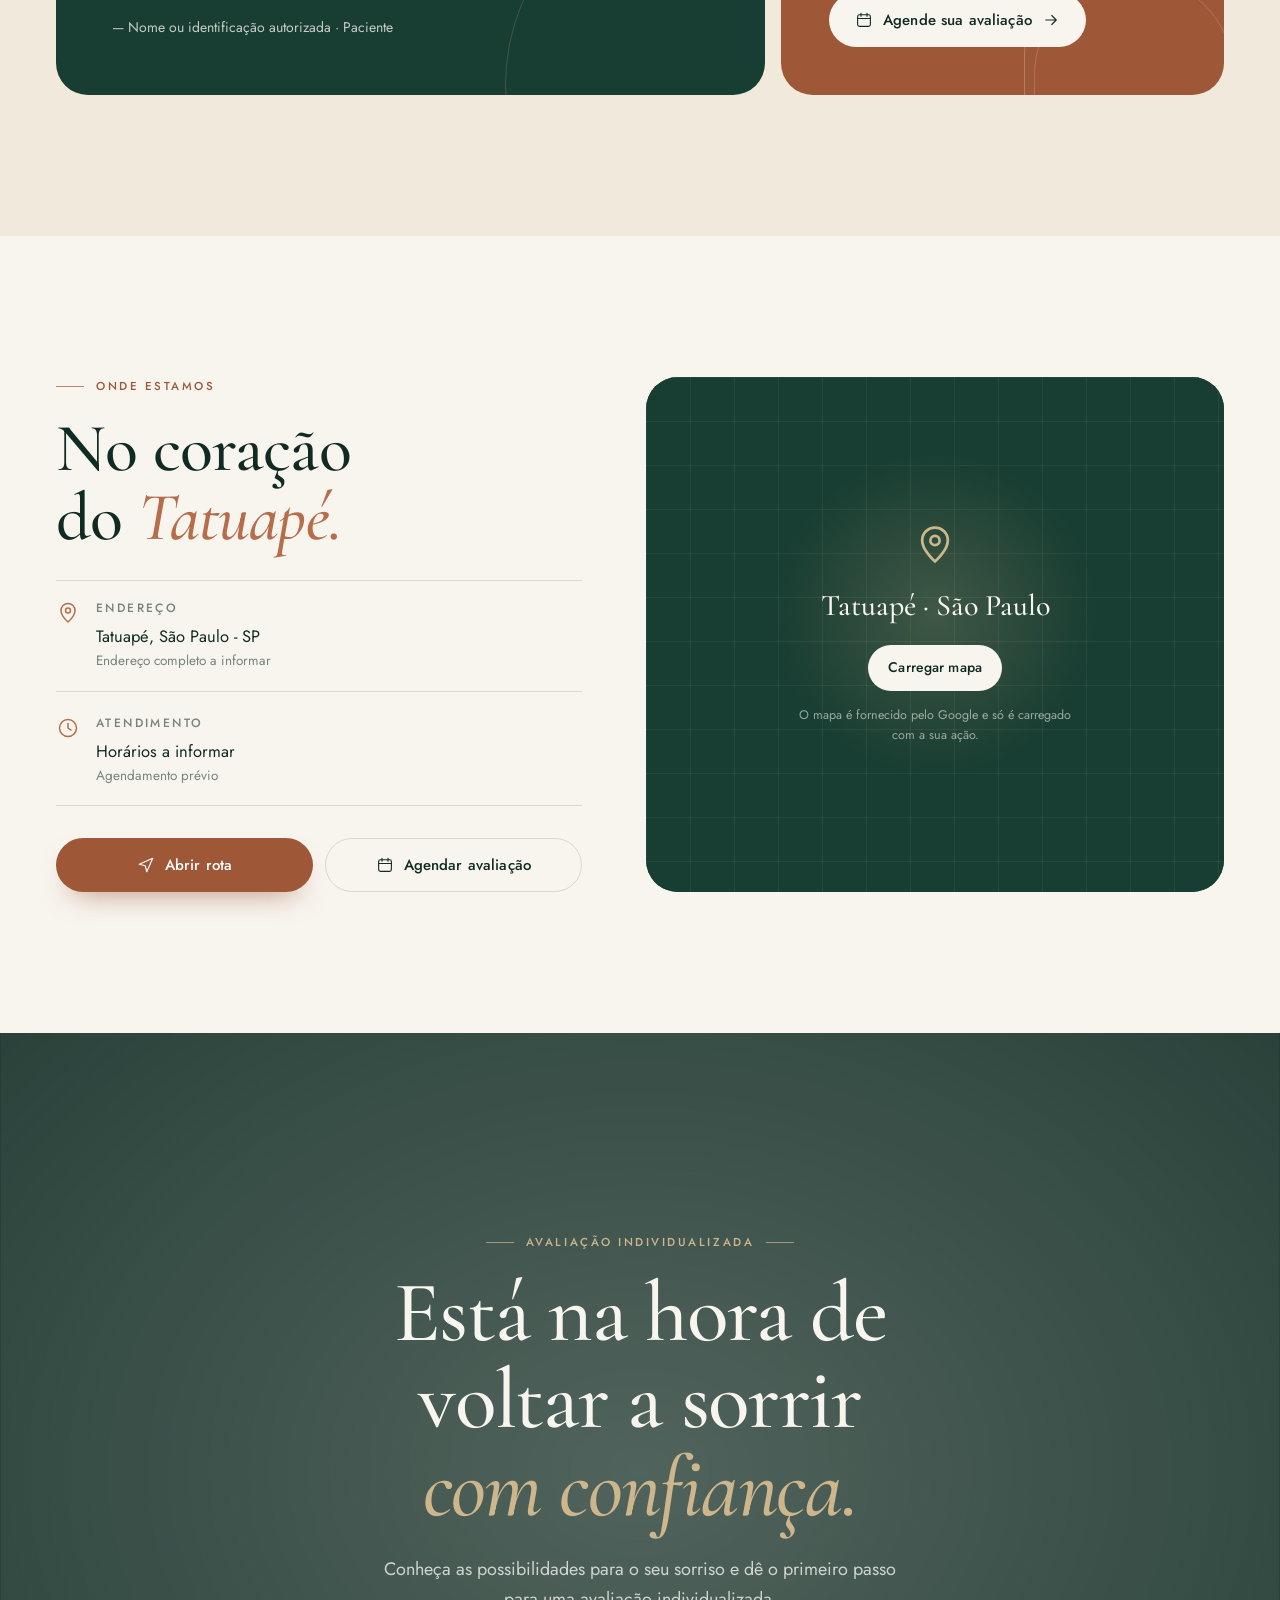
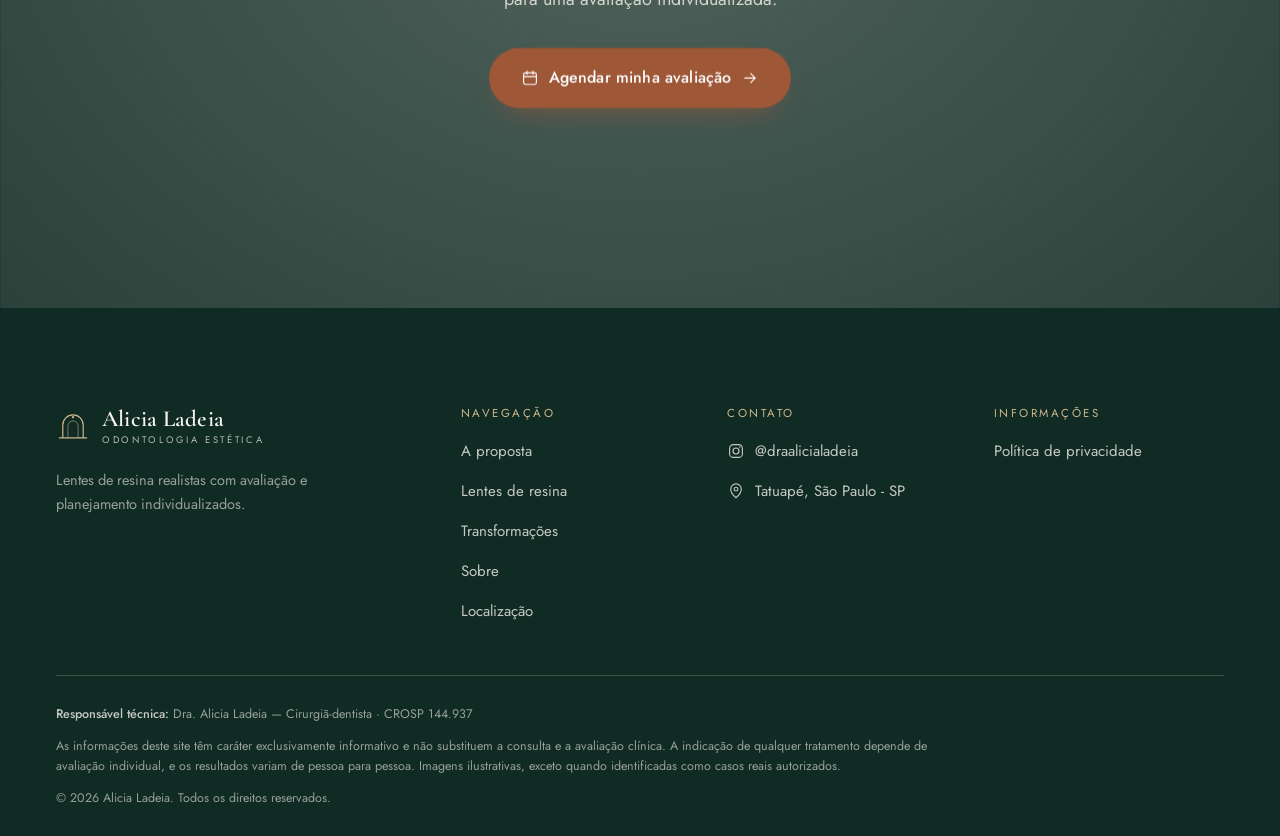
==== commit e0312b49: "Corrige estouro horizontal em 320px" ====
--- a/index.html
+++ b/index.html
@@ -23,7 +23,7 @@
   <link rel="preconnect" href="https://images.unsplash.com">
   <link rel="preload" href="assets/fonts/cormorant-garamond-latin-500-normal.woff2" as="font" type="font/woff2" crossorigin>
   <link rel="preload" href="assets/fonts/jost-latin-400-normal.woff2" as="font" type="font/woff2" crossorigin>
-  <link rel="stylesheet" href="assets/css/style.css?v=1.0.2">
+  <link rel="stylesheet" href="assets/css/style.css?v=1.0.3">
   <script>document.documentElement.classList.add('js')</script>
   <script type="application/ld+json">{"@context":"https://schema.org","@type":"Dentist","name":"Dra. Alicia Ladeia","description":"Lentes de resina realistas com avaliação e planejamento individualizados.","url":"https://hallysums.github.io/alicia-ladeia-site/","image":"https://images.unsplash.com/photo-1494790108377-be9c29b29330?auto=format&fit=crop&w=1200&h=630","address":{"@type":"PostalAddress","addressLocality":"São Paulo","addressRegion":"SP","addressCountry":"BR","streetAddress":"Tatuapé"},"areaServed":"São Paulo - SP","sameAs":["https://www.instagram.com/draalicialadeia/"]}</script>
 </head>
--- a/assets/css/style.css
+++ b/assets/css/style.css
@@ -45,6 +45,7 @@
 .skip{position:fixed;left:16px;top:-60px;z-index:200;background:var(--off);color:var(--ink);padding:10px 16px;border-radius:10px;transition:top .2s}
 .skip:focus{top:12px}
 .sec{padding-block:var(--sec)}
+.intro__grid>*,.cases__grid>*,.about__grid>*,.loc__grid>*,.testi__grid>*,.spec__head>*{min-width:0}
 .sec--dark{background:var(--g900);color:var(--off)}
 .sec--beige{background:var(--beige)}
 .sec--soft{background:var(--sand)}
@@ -148,7 +149,7 @@
 .intro__media{position:relative;border-radius:var(--r) 200px var(--r) var(--r);overflow:hidden;aspect-ratio:10/11;background:var(--beige)}
 .intro__img{width:100%;height:100%;object-fit:cover}
 .intro__text{display:grid;gap:16px;color:var(--ink-2);font-size:17px;margin-block:24px 32px;max-width:540px}
-.intro__foot{display:flex;align-items:flex-end;justify-content:space-between;gap:20px}
+.intro__foot{display:flex;flex-wrap:wrap;align-items:flex-end;justify-content:space-between;gap:20px}
 .intro__thumb{width:min(34vw,180px);aspect-ratio:4/5;border-radius:120px 120px var(--r-sm) var(--r-sm);overflow:hidden;flex:none;background:var(--beige)}
 .intro__thumb img{width:100%;height:100%;object-fit:cover}
 
@@ -344,6 +345,9 @@
    Breakpoints
    ========================================================================= */
 @media (max-width:359px){
+  .btn{padding:0 20px}
+  .eyebrow{letter-spacing:.16em}
+  .intro__thumb{display:none}
   .brand__name{font-size:20px}
   .brand__tag{letter-spacing:.2em}
   .pillars__list{grid-template-columns:1fr}
@@ -353,6 +357,10 @@
   .fab__lbl{display:none}
   .fab{padding:0}
   .fab{justify-content:center}
+}
+
+@media (max-width:420px){
+  .hero .eyebrow{letter-spacing:.15em;font-size:11px}
 }
 
 @media (min-width:560px){
